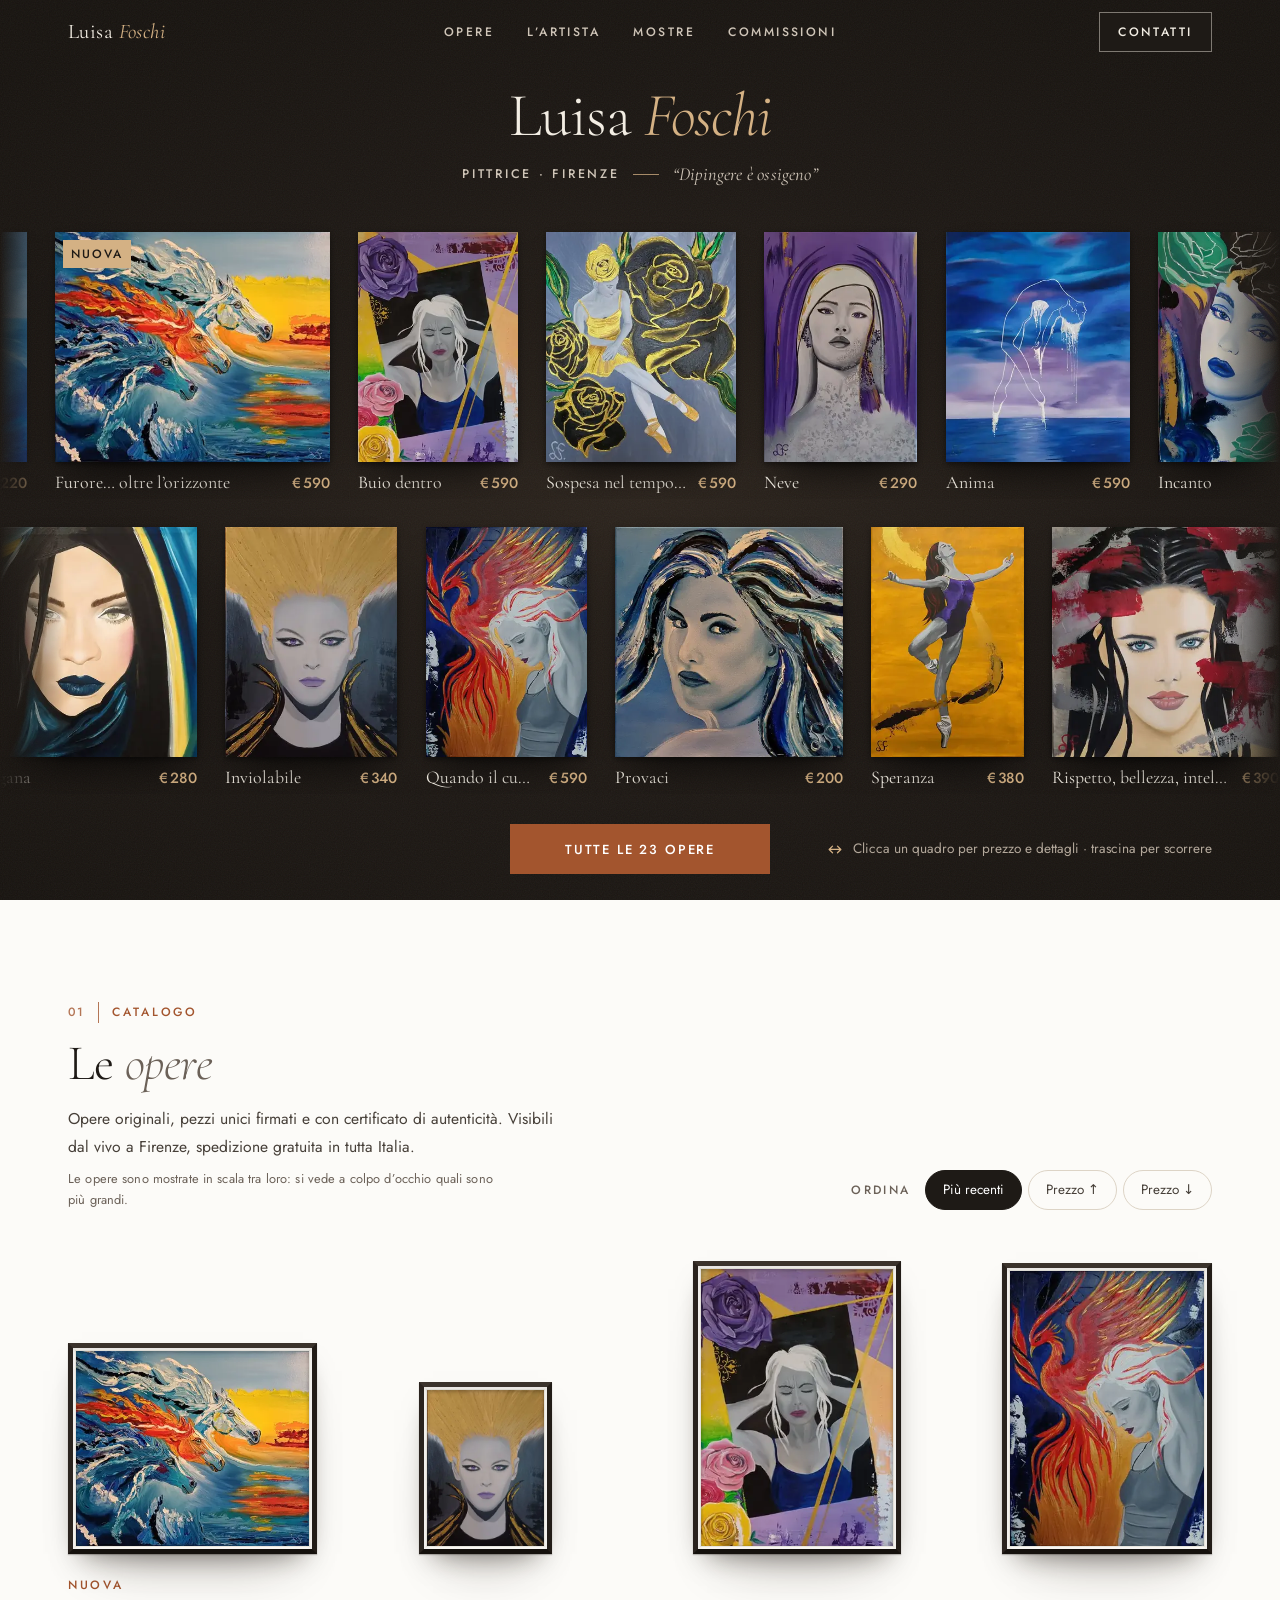
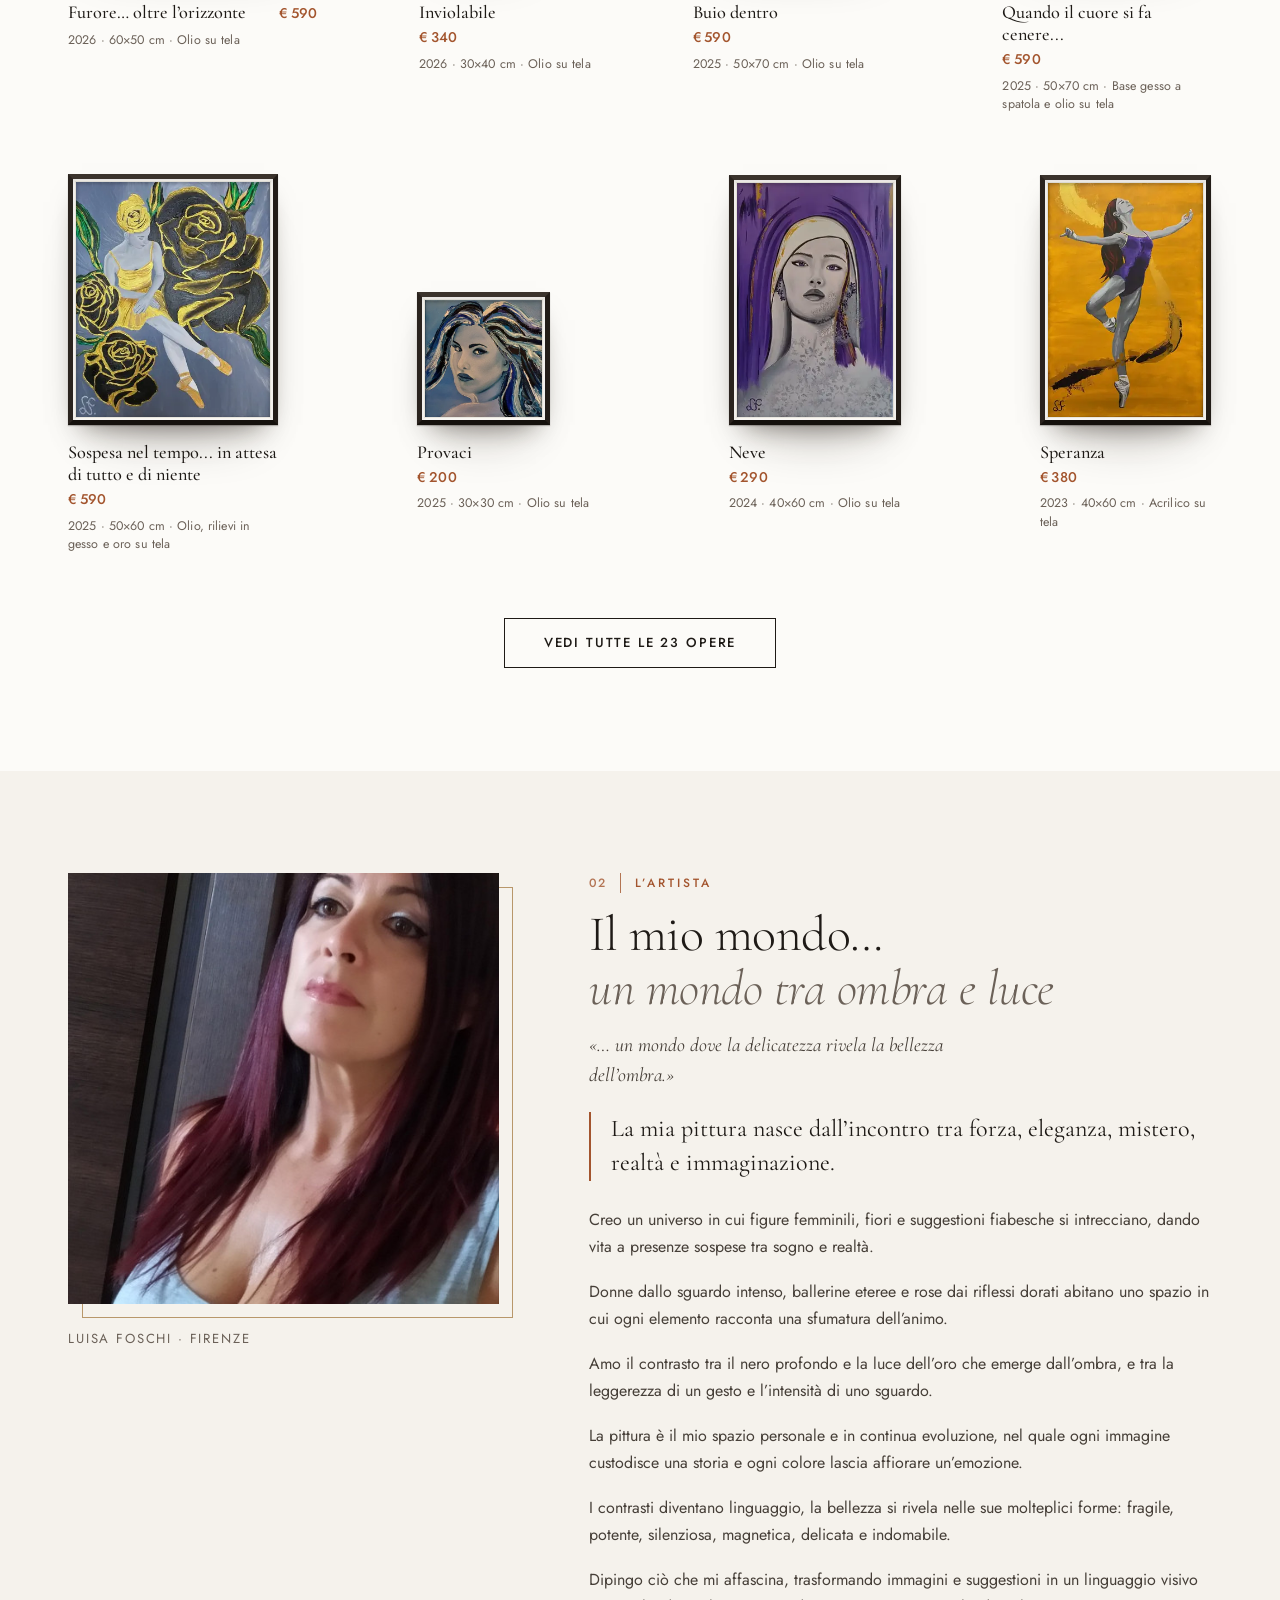
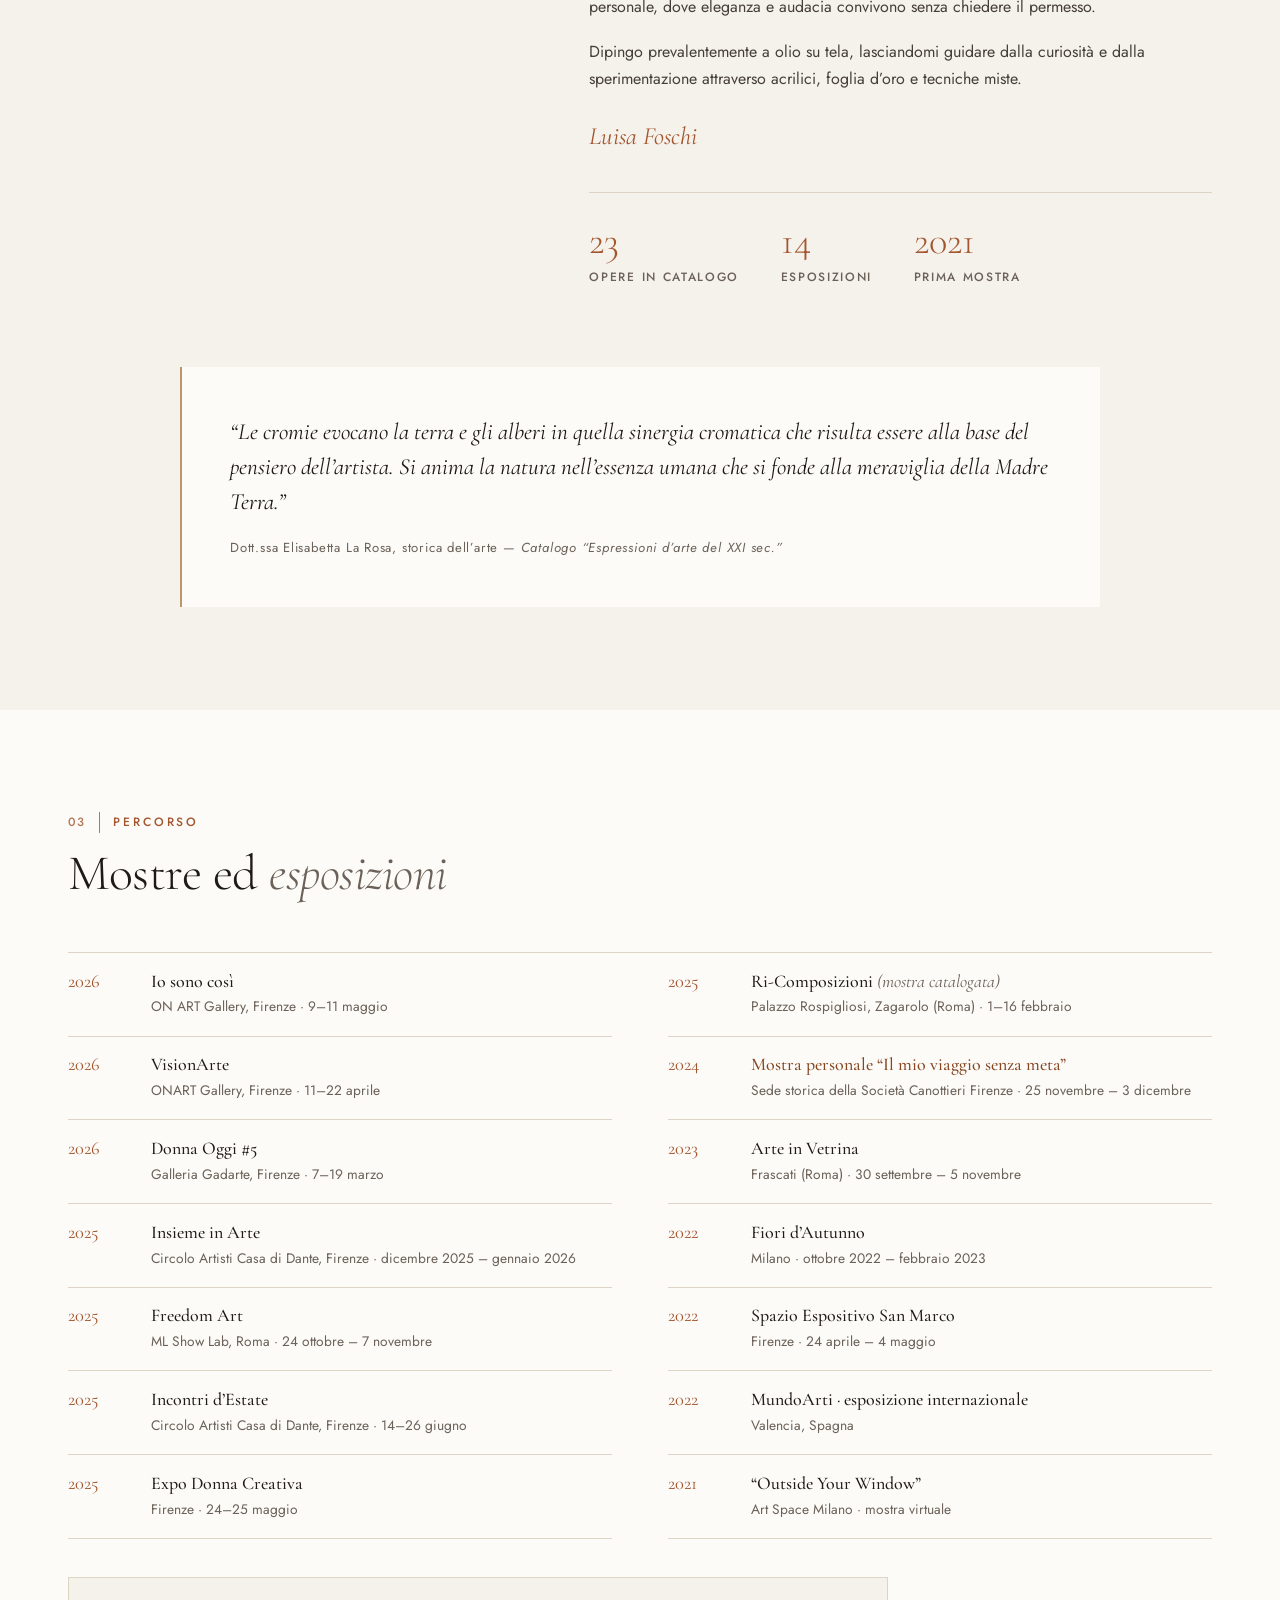
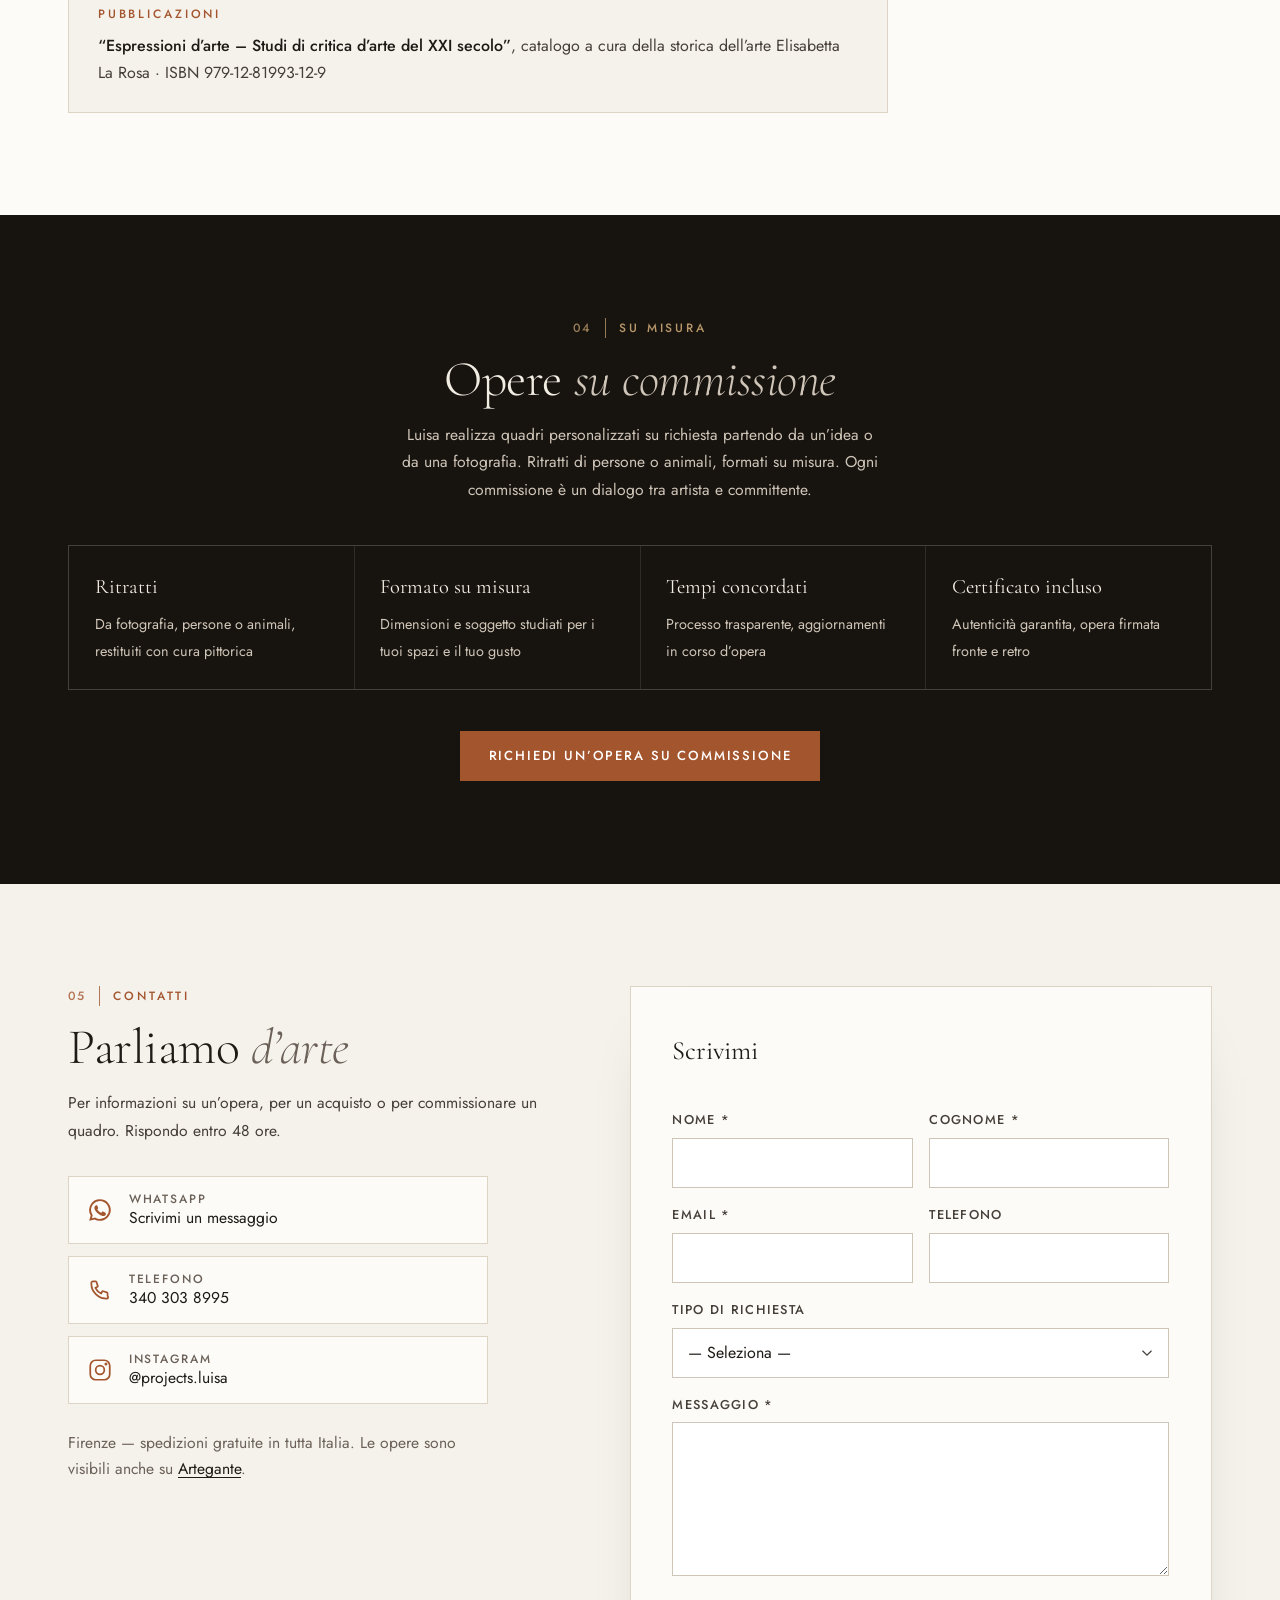
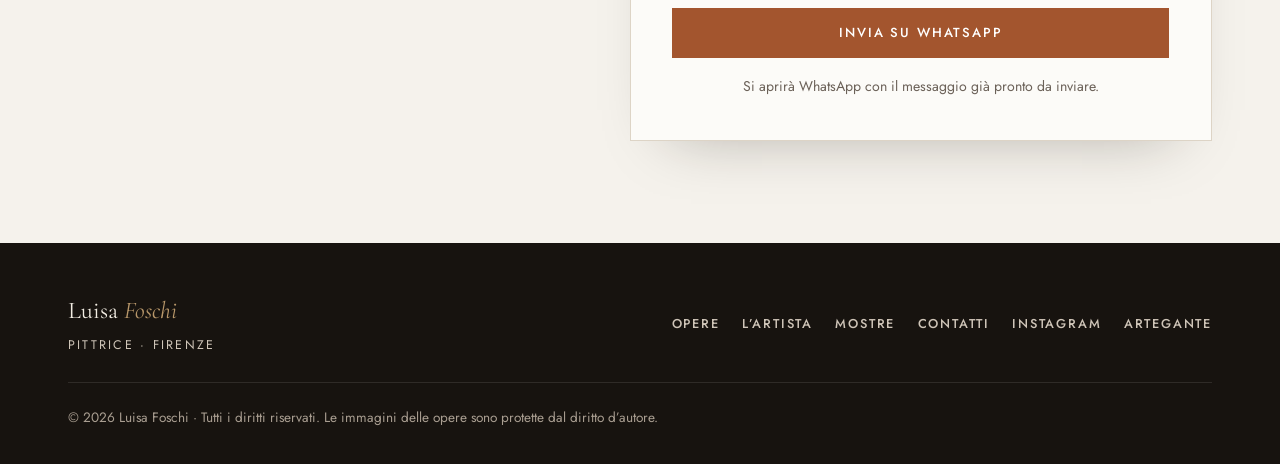
==== index.html @ 4c418114 "Nuova biografia, galleria allineata e cornici sottili in scala" ====
<!DOCTYPE html>
<html lang="it">
<head>
<meta charset="UTF-8">
<meta name="viewport" content="width=device-width, initial-scale=1.0, viewport-fit=cover">
<meta name="theme-color" content="#17130F">
<title>Luisa Foschi — Pittrice a Firenze · Opere originali a olio</title>
<meta name="description" content="Luisa Foschi, pittrice fiorentina. Opere originali a olio su tela, pezzi unici firmati con certificato di autenticità: figure femminili, ballerine e rose dorate, un mondo tra ombra e luce. Opere in vendita e su commissione, spedizione gratuita in Italia.">
<link rel="canonical" href="https://luisafoschi.it/">
<meta property="og:type" content="website">
<meta property="og:locale" content="it_IT">
<meta property="og:url" content="https://luisafoschi.it/">
<meta property="og:title" content="Luisa Foschi — Pittrice · Firenze">
<meta property="og:description" content="Opere originali a olio su tela: figure femminili, fiori e suggestioni fiabesche, un mondo tra ombra e luce. Pezzi unici in vendita e su commissione.">
<meta property="og:image" content="https://luisafoschi.it/assets/img/og-luisa-foschi.jpg">
<meta property="og:image:width" content="1200">
<meta property="og:image:height" content="630">
<meta name="twitter:card" content="summary_large_image">
<link rel="icon" href="assets/img/favicon.svg" type="image/svg+xml">
<link rel="preconnect" href="https://fonts.googleapis.com">
<link rel="preconnect" href="https://fonts.gstatic.com" crossorigin>
<link rel="preload" as="style" href="https://fonts.googleapis.com/css2?family=Cormorant+Garamond:ital,wght@0,300;0,400;0,500;1,300;1,400&family=Jost:wght@400;500&display=swap" onload="this.onload=null;this.rel='stylesheet'">
<noscript><link rel="stylesheet" href="https://fonts.googleapis.com/css2?family=Cormorant+Garamond:ital,wght@0,300;0,400;0,500;1,300;1,400&family=Jost:wght@400;500&display=swap"></noscript>
<link rel="stylesheet" href="assets/css/style.css?v=20261023160703">
<script>document.documentElement.classList.add('js')</script>
<script src="assets/js/opere.js?v=20261023160703" defer></script>
<script src="assets/js/main.js?v=20261023160703" defer></script>
<script type="application/ld+json">
{
  "@context": "https://schema.org",
  "@type": "Person",
  "name": "Luisa Foschi",
  "jobTitle": "Pittrice",
  "description": "Pittrice fiorentina: figure femminili, fiori e suggestioni fiabesche tra ombra e luce, a olio su tela con acrilici, foglia d’oro e tecniche miste.",
  "url": "https://luisafoschi.it/",
  "image": "https://luisafoschi.it/assets/img/luisa-foschi.jpg",
  "address": { "@type": "PostalAddress", "addressLocality": "Firenze", "addressCountry": "IT" },
  "telephone": "+39 340 303 8995",
  "sameAs": ["https://www.instagram.com/projects.luisa", "https://www.artegante.it/luisa.foschi"]
}
</script>
</head>
<body>

<a class="skip" href="#opere">Vai alle opere</a>

<!-- NAV -->
<header class="nav" id="nav">
  <div class="nav-in">
    <a href="#top" class="nav-logo" aria-label="Luisa Foschi — torna all'inizio">Luisa <em>Foschi</em></a>
    <nav aria-label="Menu principale">
      <ul class="nav-links" id="navLinks">
        <li><a href="#opere">Opere</a></li>
        <li><a href="#artista">L&rsquo;artista</a></li>
        <li><a href="#mostre">Mostre</a></li>
        <li><a href="#commissioni">Commissioni</a></li>
        <li class="nav-mob"><a href="#contatti" class="nav-cta">Contatti</a></li>
        <li class="nav-quick">
          <a href="https://wa.me/393403038995" target="_blank" rel="noopener noreferrer">WhatsApp</a>
          <a href="tel:+393403038995">Chiama</a>
        </li>
      </ul>
    </nav>
    <div class="nav-right">
      <a href="#contatti" class="nav-cta-desk">Contatti</a>
      <button class="ham" id="ham" type="button" aria-label="Apri il menu" aria-expanded="false" aria-controls="navLinks">
        <span></span><span></span><span></span>
      </button>
    </div>
  </div>
</header>

<main id="top">

<!-- HERO: parete di opere a tutta larghezza (la riempie main.js con i dati di opere.js) -->
<section class="hero" id="hero" aria-labelledby="heroTitle">
  <div class="hero-head">
    <h1 class="hero-title" id="heroTitle">Luisa <em>Foschi</em></h1>
    <p class="hero-sub"><span>Pittrice &middot; Firenze</span><span class="hero-sep" aria-hidden="true"></span><em>&ldquo;Dipingere &egrave; ossigeno&rdquo;</em></p>
  </div>

  <div class="hero-wall" id="heroWall">
    <div class="row" id="row1" role="group" aria-label="Opere disponibili, prima fila"></div>
    <div class="row" id="row2" role="group" aria-label="Opere disponibili, seconda fila"></div>
    <noscript><p class="hero-hint"><a href="#opere">Vai alle opere</a></p></noscript>
  </div>

  <div class="hero-foot">
    <a href="#opere" class="btn btn-solid"><span>Tutte le <span id="heroCount">23</span> opere</span></a>
    <p class="hero-hint">
      <svg viewBox="0 0 24 24" aria-hidden="true"><path d="M5 12h14M15 8l4 4-4 4M9 8l-4 4 4 4" fill="none" stroke="currentColor" stroke-width="1.5" stroke-linecap="round" stroke-linejoin="round"/></svg>
      <span class="hint-touch">Tocca un quadro per prezzo e dettagli</span>
      <span class="hint-mouse">Clicca un quadro per prezzo e dettagli &middot; trascina per scorrere</span>
    </p>
  </div>
</section>

<!-- OPERE -->
<section class="sec sec-paper" id="opere" aria-labelledby="opereTitle">
  <div class="wrap">
    <div class="sec-head sec-head-row reveal">
      <div>
        <p class="eyebrow"><span class="eb-n">01</span>Catalogo</p>
        <h2 class="h2" id="opereTitle">Le <em>opere</em></h2>
        <p class="sec-lead">Opere originali, pezzi unici firmati e con certificato di autenticit&agrave;. Visibili dal vivo a Firenze, spedizione gratuita in tutta Italia.</p>
        <p class="works-scale">Le opere sono mostrate in scala tra loro: si vede a colpo d&rsquo;occhio quali sono pi&ugrave; grandi.</p>
      </div>
      <div class="sort" role="group" aria-label="Ordina le opere">
        <span class="sort-lbl" aria-hidden="true">Ordina</span>
        <button type="button" class="sort-btn" data-sort="recenti" aria-pressed="true">Pi&ugrave; recenti</button>
        <button type="button" class="sort-btn" data-sort="prezzo-asc" aria-pressed="false">Prezzo &uarr;</button>
        <button type="button" class="sort-btn" data-sort="prezzo-desc" aria-pressed="false">Prezzo &darr;</button>
      </div>
    </div>

    <div class="works" id="works"></div>
    <noscript><p class="sec-lead">Per vedere le opere attiva JavaScript, oppure visita la galleria su <a href="https://www.artegante.it/luisa.foschi">Artegante</a>.</p></noscript>

    <div class="works-foot">
      <button class="btn btn-line" id="showAll" type="button" hidden>Vedi tutte le opere</button>
    </div>
  </div>
</section>

<!-- L'ARTISTA -->
<section class="sec" id="artista" aria-labelledby="artistaTitle">
  <div class="wrap about">
    <figure class="about-photo reveal">
      <div class="about-frame"><img src="assets/img/luisa-foschi.jpg" alt="Ritratto di Luisa Foschi, pittrice fiorentina" width="500" height="500" loading="lazy"></div>
      <figcaption>Luisa Foschi &middot; Firenze</figcaption>
    </figure>

    <div class="about-copy reveal">
      <p class="eyebrow"><span class="eb-n">02</span>L&rsquo;artista</p>
      <!-- PANNELLO:BIOTITOLO -->
      <h2 class="h2" id="artistaTitle">Il mio mondo…<br><em>un mondo tra ombra e luce</em></h2>
      <p class="about-quote">«… un mondo dove la delicatezza rivela la bellezza dell’ombra.»</p>
      <!-- /PANNELLO:BIOTITOLO -->
      <!-- PANNELLO:BIO -->
      <p class="about-lead">La mia pittura nasce dall’incontro tra forza, eleganza, mistero, realtà e immaginazione.</p>
      <div class="about-text">
        <p>Creo un universo in cui figure femminili, fiori e suggestioni fiabesche si intrecciano, dando vita a presenze sospese tra sogno e realtà.</p>
        <p>Donne dallo sguardo intenso, ballerine eteree e rose dai riflessi dorati abitano uno spazio in cui ogni elemento racconta una sfumatura dell’animo.</p>
        <p>Amo il contrasto tra il nero profondo e la luce dell’oro che emerge dall’ombra, e tra la leggerezza di un gesto e l’intensità di uno sguardo.</p>
        <p>La pittura è il mio spazio personale e in continua evoluzione, nel quale ogni immagine custodisce una storia e ogni colore lascia affiorare un’emozione.</p>
        <p>I contrasti diventano linguaggio, la bellezza si rivela nelle sue molteplici forme: fragile, potente, silenziosa, magnetica, delicata e indomabile.</p>
        <p>Dipingo ciò che mi affascina, trasformando immagini e suggestioni in un linguaggio visivo personale, dove eleganza e audacia convivono senza chiedere il permesso.</p>
        <p>Dipingo prevalentemente a olio su tela, lasciandomi guidare dalla curiosità e dalla sperimentazione attraverso acrilici, foglia d’oro e tecniche miste.</p>
      </div>
      <!-- /PANNELLO:BIO -->
      <p class="about-sign" aria-hidden="true">Luisa Foschi</p>

      <dl class="stats">
        <div><dt>Opere in catalogo</dt><dd id="statOpere">23</dd></div>
        <div><dt>Esposizioni</dt><dd id="statMostre">14</dd></div>
        <div><dt>Prima mostra</dt><dd>2021</dd></div>
      </dl>
    </div>
  </div>

  <div class="wrap">
    <blockquote class="critica reveal">
      <!-- PANNELLO:CRITICA -->
      <p>&ldquo;Le cromie evocano la terra e gli alberi in quella sinergia cromatica che risulta essere alla base del pensiero dell’artista. Si anima la natura nell’essenza umana che si fonde alla meraviglia della Madre Terra.&rdquo;</p>
      <footer>Dott.ssa Elisabetta La Rosa, storica dell’arte &mdash; <cite>Catalogo “Espressioni d’arte del XXI sec.”</cite></footer>
      <!-- /PANNELLO:CRITICA -->
    </blockquote>
  </div>
</section>

<!-- MOSTRE -->
<section class="sec sec-paper" id="mostre" aria-labelledby="mostreTitle">
  <div class="wrap">
    <div class="sec-head reveal">
      <p class="eyebrow"><span class="eb-n">03</span>Percorso</p>
      <h2 class="h2" id="mostreTitle">Mostre ed <em>esposizioni</em></h2>
    </div>

    <ol class="expo reveal" id="expoList">
      <!-- PANNELLO:MOSTRE -->
      <li class="expo-item"><span class="expo-year">2026</span><div><strong>Io sono così</strong><span>ON ART Gallery, Firenze · 9–11 maggio</span></div></li>
      <li class="expo-item"><span class="expo-year">2026</span><div><strong>VisionArte</strong><span>ONART Gallery, Firenze · 11–22 aprile</span></div></li>
      <li class="expo-item"><span class="expo-year">2026</span><div><strong>Donna Oggi #5</strong><span>Galleria Gadarte, Firenze · 7–19 marzo</span></div></li>
      <li class="expo-item"><span class="expo-year">2025</span><div><strong>Insieme in Arte</strong><span>Circolo Artisti Casa di Dante, Firenze · dicembre 2025 – gennaio 2026</span></div></li>
      <li class="expo-item"><span class="expo-year">2025</span><div><strong>Freedom Art</strong><span>ML Show Lab, Roma · 24 ottobre – 7 novembre</span></div></li>
      <li class="expo-item"><span class="expo-year">2025</span><div><strong>Incontri d’Estate</strong><span>Circolo Artisti Casa di Dante, Firenze · 14–26 giugno</span></div></li>
      <li class="expo-item"><span class="expo-year">2025</span><div><strong>Expo Donna Creativa</strong><span>Firenze · 24–25 maggio</span></div></li>
      <li class="expo-item"><span class="expo-year">2025</span><div><strong>Ri-Composizioni <em>(mostra catalogata)</em></strong><span>Palazzo Rospigliosi, Zagarolo (Roma) · 1–16 febbraio</span></div></li>
      <li class="expo-item expo-key"><span class="expo-year">2024</span><div><strong>Mostra personale “Il mio viaggio senza meta”</strong><span>Sede storica della Società Canottieri Firenze · 25 novembre – 3 dicembre</span></div></li>
      <li class="expo-item"><span class="expo-year">2023</span><div><strong>Arte in Vetrina</strong><span>Frascati (Roma) · 30 settembre – 5 novembre</span></div></li>
      <li class="expo-item"><span class="expo-year">2022</span><div><strong>Fiori d’Autunno</strong><span>Milano · ottobre 2022 – febbraio 2023</span></div></li>
      <li class="expo-item"><span class="expo-year">2022</span><div><strong>Spazio Espositivo San Marco</strong><span>Firenze · 24 aprile – 4 maggio</span></div></li>
      <li class="expo-item"><span class="expo-year">2022</span><div><strong>MundoArti · esposizione internazionale</strong><span>Valencia, Spagna</span></div></li>
      <li class="expo-item"><span class="expo-year">2021</span><div><strong>“Outside Your Window”</strong><span>Art Space Milano · mostra virtuale</span></div></li>
      <!-- /PANNELLO:MOSTRE -->
    </ol>

    <div class="pub reveal">
      <p class="eyebrow">Pubblicazioni</p>
      <!-- PANNELLO:PUBBLICAZIONI -->
      <p><strong>“Espressioni d’arte – Studi di critica d’arte del XXI secolo”</strong>, catalogo a cura della storica dell’arte Elisabetta La Rosa · ISBN 979-12-81993-12-9</p>
      <!-- /PANNELLO:PUBBLICAZIONI -->
    </div>
  </div>
</section>

<!-- COMMISSIONI -->
<section class="sec sec-dark" id="commissioni" aria-labelledby="commTitle">
  <div class="wrap comm reveal">
    <p class="eyebrow"><span class="eb-n">04</span>Su misura</p>
    <h2 class="h2" id="commTitle">Opere <em>su commissione</em></h2>
    <p class="sec-lead">Luisa realizza quadri personalizzati su richiesta partendo da un&rsquo;idea o da una fotografia. Ritratti di persone o animali, formati su misura. Ogni commissione &egrave; un dialogo tra artista e committente.</p>
    <ul class="comm-grid">
      <li><strong>Ritratti</strong><span>Da fotografia, persone o animali, restituiti con cura pittorica</span></li>
      <li><strong>Formato su misura</strong><span>Dimensioni e soggetto studiati per i tuoi spazi e il tuo gusto</span></li>
      <li><strong>Tempi concordati</strong><span>Processo trasparente, aggiornamenti in corso d&rsquo;opera</span></li>
      <li><strong>Certificato incluso</strong><span>Autenticit&agrave; garantita, opera firmata fronte e retro</span></li>
    </ul>
    <a href="#contatti" class="btn btn-solid" id="commBtn">Richiedi un&rsquo;opera su commissione</a>
  </div>
</section>

<!-- CONTATTI -->
<section class="sec" id="contatti" aria-labelledby="contTitle">
  <div class="wrap contact">
    <div class="contact-info reveal">
      <p class="eyebrow"><span class="eb-n">05</span>Contatti</p>
      <h2 class="h2" id="contTitle">Parliamo <em>d&rsquo;arte</em></h2>
      <p class="sec-lead">Per informazioni su un&rsquo;opera, per un acquisto o per commissionare un quadro. Rispondo entro 48 ore.</p>

      <ul class="channels">
        <li>
          <a class="channel" href="https://wa.me/393403038995" target="_blank" rel="noopener noreferrer">
            <svg viewBox="0 0 24 24" aria-hidden="true"><path d="M12 2a10 10 0 0 0-8.6 15.1L2 22l5-1.3A10 10 0 1 0 12 2Zm0 18.2a8.2 8.2 0 0 1-4.2-1.1l-.3-.2-3 .8.8-2.9-.2-.3A8.2 8.2 0 1 1 12 20.2Zm4.5-6.1c-.2-.1-1.5-.7-1.7-.8-.2-.1-.4-.1-.6.1l-.8 1c-.1.2-.3.2-.5.1a6.7 6.7 0 0 1-3.3-2.9c-.3-.4.2-.4.7-1.3.1-.2 0-.3 0-.4l-.8-1.8c-.2-.5-.4-.4-.6-.4h-.5a1 1 0 0 0-.7.3 3 3 0 0 0-.9 2.2 5.2 5.2 0 0 0 1.1 2.7 11.8 11.8 0 0 0 4.5 4c1.7.7 2.3.8 3.2.6.5-.1 1.5-.6 1.7-1.2.2-.6.2-1.1.2-1.2-.1-.1-.3-.2-.5-.3Z"/></svg>
            <span><small>WhatsApp</small>Scrivimi un messaggio</span>
          </a>
        </li>
        <li>
          <a class="channel" href="tel:+393403038995">
            <svg viewBox="0 0 24 24" aria-hidden="true" fill="none" stroke="currentColor" stroke-width="1.6"><path stroke-linecap="round" stroke-linejoin="round" d="M4 5.5A1.5 1.5 0 0 1 5.5 4h2.3a1 1 0 0 1 .95.68l1.1 3.3a1 1 0 0 1-.5 1.2l-1.6.8a11 11 0 0 0 5.27 5.27l.8-1.6a1 1 0 0 1 1.2-.5l3.3 1.1a1 1 0 0 1 .68.95v2.3A1.5 1.5 0 0 1 18.5 20h-.5C10.27 20 4 13.73 4 6v-.5Z"/></svg>
            <span><small>Telefono</small>340 303 8995</span>
          </a>
        </li>
        <li>
          <a class="channel" href="https://www.instagram.com/projects.luisa" target="_blank" rel="noopener noreferrer">
            <svg viewBox="0 0 24 24" aria-hidden="true" fill="none" stroke="currentColor" stroke-width="1.6"><rect x="3" y="3" width="18" height="18" rx="5"/><circle cx="12" cy="12" r="4"/><circle cx="17.5" cy="6.5" r=".6" fill="currentColor"/></svg>
            <span><small>Instagram</small>@projects.luisa</span>
          </a>
        </li>
      </ul>
      <p class="contact-place">Firenze &mdash; spedizioni gratuite in tutta Italia. Le opere sono visibili anche su <a href="https://www.artegante.it/luisa.foschi" target="_blank" rel="noopener noreferrer">Artegante</a>.</p>
    </div>

    <div class="form-card reveal">
      <form class="form" id="contactForm" novalidate>
        <h3 class="form-title">Scrivimi</h3>
        <div class="form-row">
          <div class="fg"><label for="f-nome">Nome *</label><input id="f-nome" name="nome" type="text" required autocomplete="given-name"><p class="fg-err" id="e-nome">Inserisci il tuo nome</p></div>
          <div class="fg"><label for="f-cog">Cognome *</label><input id="f-cog" name="cognome" type="text" required autocomplete="family-name"><p class="fg-err" id="e-cog">Inserisci il tuo cognome</p></div>
        </div>
        <div class="form-row">
          <div class="fg"><label for="f-email">Email *</label><input id="f-email" name="email" type="email" required autocomplete="email" inputmode="email"><p class="fg-err" id="e-email">Inserisci un&rsquo;email valida</p></div>
          <div class="fg"><label for="f-tel">Telefono</label><input id="f-tel" name="telefono" type="tel" autocomplete="tel" inputmode="tel"></div>
        </div>
        <div class="fg">
          <label for="f-obj">Tipo di richiesta</label>
          <select id="f-obj" name="richiesta">
            <option value="">&mdash; Seleziona &mdash;</option>
            <option value="acquisto">Acquisto di un&rsquo;opera</option>
            <option value="commissione">Quadro su commissione</option>
            <option value="ritratto">Ritratto da fotografia</option>
            <option value="info">Informazioni generali</option>
            <option value="spazio">Offro uno spazio espositivo</option>
          </select>
        </div>
        <div class="fg" id="f-opera-wrap" hidden>
          <label for="f-opera">Opera di interesse</label>
          <input id="f-opera" name="opera" type="text" list="opereList" placeholder="Titolo dell&rsquo;opera">
          <datalist id="opereList"></datalist>
        </div>
        <div class="fg"><label for="f-msg">Messaggio *</label><textarea id="f-msg" name="messaggio" rows="5" required></textarea><p class="fg-err" id="e-msg">Scrivi il tuo messaggio</p></div>
        <button type="submit" class="btn btn-solid btn-block form-submit">Invia il messaggio</button>
        <p class="form-note" id="formNote">I tuoi dati servono solo a rispondere alla tua richiesta.</p>
      </form>
      <p class="form-err" id="formErr" role="alert" hidden></p>
      <div class="form-ok" id="formOk" role="status" hidden>
        <p class="form-ok-title">Grazie per il tuo messaggio.</p>
        <p>Ti rispondo entro 48 ore.</p>
      </div>
    </div>
  </div>
</section>

</main>

<!-- FOOTER -->
<footer class="footer">
  <div class="wrap footer-in">
    <div>
      <p class="footer-logo">Luisa <em>Foschi</em></p>
      <p class="footer-sub">Pittrice &middot; Firenze</p>
    </div>
    <nav class="footer-links" aria-label="Link utili">
      <a href="#opere">Opere</a>
      <a href="#artista">L&rsquo;artista</a>
      <a href="#mostre">Mostre</a>
      <a href="#contatti">Contatti</a>
      <a href="https://www.instagram.com/projects.luisa" target="_blank" rel="noopener noreferrer">Instagram</a>
      <a href="https://www.artegante.it/luisa.foschi" target="_blank" rel="noopener noreferrer">Artegante</a>
    </nav>
    <p class="footer-copy">&copy; <span id="year">2026</span> Luisa Foschi &middot; Tutti i diritti riservati. Le immagini delle opere sono protette dal diritto d&rsquo;autore.</p>
  </div>
</footer>

<!-- SCHEDA OPERA -->
<dialog class="detail" id="detail" aria-labelledby="dTitle">
  <div class="d-wrap" id="dWrap">
    <div class="d-stage" id="dStage">
      <button class="d-nav d-prev" id="dPrev" type="button" aria-label="Opera precedente">
        <svg viewBox="0 0 24 24" aria-hidden="true"><path d="M15 5l-7 7 7 7" fill="none" stroke="currentColor" stroke-width="1.6" stroke-linecap="round" stroke-linejoin="round"/></svg>
      </button>
      <button class="d-figure" id="dZoomBtn" type="button" aria-label="Ingrandisci l'immagine">
        <img id="dImg" src="data:," alt="">
        <span class="d-zoom-hint" aria-hidden="true">
          <svg viewBox="0 0 24 24"><circle cx="11" cy="11" r="6.5" fill="none" stroke="currentColor" stroke-width="1.6"/><path d="M16 16l4 4M11 8.5v5M8.5 11h5" stroke="currentColor" stroke-width="1.6" stroke-linecap="round"/></svg>
          Ingrandisci
        </span>
      </button>
      <button class="d-nav d-next" id="dNext" type="button" aria-label="Opera successiva">
        <svg viewBox="0 0 24 24" aria-hidden="true"><path d="M9 5l7 7-7 7" fill="none" stroke="currentColor" stroke-width="1.6" stroke-linecap="round" stroke-linejoin="round"/></svg>
      </button>
      <p class="d-count" id="dCount" aria-live="polite"></p>
    </div>

    <div class="d-info">
      <p class="eyebrow" id="dTech"></p>
      <h2 class="d-title" id="dTitle" tabindex="-1"></h2>
      <dl class="d-facts">
        <div><dt>Realizzata</dt><dd id="dYear"></dd></div>
        <div><dt>Dimensioni</dt><dd id="dSize"></dd></div>
        <div><dt>Tiratura</dt><dd>Pezzo unico</dd></div>
      </dl>
      <div class="d-desc" id="dDesc"></div>

      <div class="d-buy" id="dBuy">
        <p class="d-price-lbl">Prezzo</p>
        <p class="d-price" id="dPrice"></p>
        <ul class="d-trust">
          <li>Opera originale firmata</li>
          <li>Certificato di autenticit&agrave;</li>
          <li>Spedizione gratuita in Italia</li>
          <li>Visibile dal vivo a Firenze</li>
        </ul>
        <div class="d-ctas">
          <button class="btn btn-solid btn-block" id="dReq" type="button">Richiedi informazioni</button>
          <a class="btn btn-wa btn-block" id="dWa" href="https://wa.me/393403038995" target="_blank" rel="noopener noreferrer">
            <svg viewBox="0 0 24 24" aria-hidden="true"><path d="M12 2a10 10 0 0 0-8.6 15.1L2 22l5-1.3A10 10 0 1 0 12 2Zm0 18.2a8.2 8.2 0 0 1-4.2-1.1l-.3-.2-3 .8.8-2.9-.2-.3A8.2 8.2 0 1 1 12 20.2Zm4.5-6.1c-.2-.1-1.5-.7-1.7-.8-.2-.1-.4-.1-.6.1l-.8 1c-.1.2-.3.2-.5.1a6.7 6.7 0 0 1-3.3-2.9c-.3-.4.2-.4.7-1.3.1-.2 0-.3 0-.4l-.8-1.8c-.2-.5-.4-.4-.6-.4h-.5a1 1 0 0 0-.7.3 3 3 0 0 0-.9 2.2 5.2 5.2 0 0 0 1.1 2.7 11.8 11.8 0 0 0 4.5 4c1.7.7 2.3.8 3.2.6.5-.1 1.5-.6 1.7-1.2.2-.6.2-1.1.2-1.2-.1-.1-.3-.2-.5-.3Z" fill="currentColor"/></svg>
            Scrivi su WhatsApp
          </a>
        </div>
        <p class="d-alt"><a href="tel:+393403038995">Oppure chiama 340&nbsp;303&nbsp;8995</a><span aria-hidden="true"> &middot; </span><button type="button" class="link-btn" id="dShare">Condividi l&rsquo;opera</button></p>
      </div>
    </div>

    <!-- barra fissa su smartphone: prezzo sempre visibile -->
    <div class="d-bar" id="dBar">
      <div><span class="d-bar-lbl">Prezzo</span><span class="d-bar-price" id="dBarPrice"></span></div>
      <button class="btn btn-solid" id="dBarReq" type="button">Richiedi info</button>
    </div>
  </div>

  <button class="d-close" id="dClose" type="button" aria-label="Chiudi la scheda dell'opera">
    <svg viewBox="0 0 24 24" aria-hidden="true"><path d="M6 6l12 12M18 6L6 18" stroke="currentColor" stroke-width="1.6" stroke-linecap="round"/></svg>
  </button>

  <div class="zoom" id="zoom" hidden>
    <img id="zoomImg" src="data:," alt="">
    <button class="zoom-close" id="zoomClose" type="button" aria-label="Chiudi l'ingrandimento">
      <svg viewBox="0 0 24 24" aria-hidden="true"><path d="M6 6l12 12M18 6L6 18" stroke="currentColor" stroke-width="1.6" stroke-linecap="round"/></svg>
    </button>
  </div>
</dialog>

<p class="toast" id="toast" role="status" aria-live="polite" hidden></p>

<!-- barra di navigazione rapida su smartphone -->
<nav class="mnav" id="mnav" aria-label="Navigazione rapida">
  <a href="#opere"><svg viewBox="0 0 24 24" aria-hidden="true"><rect x="3.5" y="3.5" width="7" height="9" rx="1"/><rect x="13.5" y="3.5" width="7" height="6" rx="1"/><rect x="3.5" y="15.5" width="7" height="5" rx="1"/><rect x="13.5" y="12.5" width="7" height="8" rx="1"/></svg><span>Opere</span></a>
  <a href="#artista"><svg viewBox="0 0 24 24" aria-hidden="true"><circle cx="12" cy="8" r="3.8"/><path d="M4.5 20.5c1.2-4 4.1-6 7.5-6s6.3 2 7.5 6"/></svg><span>L&rsquo;artista</span></a>
  <a href="#mostre"><svg viewBox="0 0 24 24" aria-hidden="true"><rect x="3.5" y="5" width="17" height="15.5" rx="1.5"/><path d="M3.5 9.5h17M8 3v4M16 3v4"/></svg><span>Mostre</span></a>
  <a href="#contatti"><svg viewBox="0 0 24 24" aria-hidden="true"><path d="M4 5.5h16v10H9l-5 4v-14Z"/></svg><span>Contatti</span></a>
</nav>

<button class="btt" id="btt" type="button" aria-label="Torna in cima">
  <svg viewBox="0 0 24 24" aria-hidden="true"><path d="M12 19V5M6 11l6-6 6 6" fill="none" stroke="currentColor" stroke-width="1.6" stroke-linecap="round" stroke-linejoin="round"/></svg>
</button>

</body>
</html>
---- assets/css/style.css ----
/* =====================================================================
   LUISA FOSCHI — STILE DEL SITO
   ===================================================================== */

/* ─── TOKENS ─── */
:root{
  --wall:#F5F2EC;        /* fondo principale caldo */
  --paper:#FCFBF8;       /* superfici chiare */
  --plaster:#EAE3D8;     /* parete delle opere */
  --line:#DDD4C6;        /* bordi */
  --ink:#1E1A16;         /* titoli */
  --ink-2:#463F38;       /* testo */
  --muted:#6B6158;       /* testo secondario (contrasto AA) */
  --terra:#A3552E;       /* accento, prezzi */
  --terra-d:#86441F;
  --gold:#B8976A;        /* dettagli decorativi */
  --gold-l:#D4B184;      /* oro chiaro su fondo scuro */
  --night:#17130F;       /* sezioni scure */
  --night-2:#231D18;
  --on-night:#F2EDE3;
  --on-night-2:#CFC5B8;
  --wa:#17703D;

  --serif:'Cormorant Garamond',Georgia,'Times New Roman',serif;
  --sans:'Jost',system-ui,-apple-system,'Segoe UI',sans-serif;

  --pad:clamp(1rem,4.5vw,3rem);
  --max:1240px;
  --sec:clamp(4rem,8vw,6.5rem);
  --nav-h:64px;
  --vh:100vh;
  --ease:cubic-bezier(.2,.7,.2,1);
  --shadow-art:0 1px 2px rgba(30,22,14,.14),0 10px 22px -10px rgba(30,22,14,.38),0 26px 50px -24px rgba(30,22,14,.3);
}

@supports (height:100svh){:root{--vh:100svh}}

/* ─── RESET ─── */
*,*::before,*::after{box-sizing:border-box;margin:0;padding:0}
html{scroll-behavior:smooth;scroll-padding-top:calc(var(--nav-h) + 8px);-webkit-text-size-adjust:100%;text-size-adjust:100%}
html.is-locked{overflow:hidden}
body{font-family:var(--sans);font-weight:400;font-size:1rem;line-height:1.7;background:var(--wall);color:var(--ink-2);overflow-x:hidden;-webkit-font-smoothing:antialiased}
img{display:block;max-width:100%;height:auto}
a{color:inherit;text-decoration:none}
button{font:inherit;color:inherit;cursor:pointer;border:0;background:none}
ul,ol{list-style:none}
em{font-style:italic}
[hidden]{display:none!important}
:focus-visible{outline:2px solid var(--terra);outline-offset:3px}
::selection{background:rgba(163,85,46,.18)}

.skip{position:absolute;left:1rem;top:-100px;z-index:999;background:var(--ink);color:#fff;padding:.7rem 1.1rem;font-size:.9rem}
.skip:focus{top:1rem}

/* ─── HELPERS ─── */
.wrap{width:100%;max-width:var(--max);margin-inline:auto;padding-inline:var(--pad)}
.eyebrow{display:flex;align-items:center;font-size:.75rem;font-weight:500;letter-spacing:.24em;text-transform:uppercase;color:var(--terra);margin-bottom:.9rem}
.eb-n{display:inline-block;margin-right:.85rem;padding-right:.85rem;border-right:1px solid currentColor;letter-spacing:.08em;opacity:.8}
.h2{font-family:var(--serif);font-weight:300;font-size:clamp(2.1rem,3.9vw,3.2rem);line-height:1.08;letter-spacing:-.01em;color:var(--ink)}
.h2 em{color:var(--muted);font-weight:300}
.sec{padding-block:var(--sec)}
.sec-paper{background:var(--paper)}
.sec-head{max-width:600px;margin-bottom:clamp(2rem,4.5vw,3.2rem)}
.sec-lead{margin-top:.9rem;font-size:.98rem;line-height:1.75;color:var(--ink-2);max-width:54ch}
.sec-lead a{text-decoration:underline;text-underline-offset:3px}
.works-scale{margin-top:.55rem;font-size:.8rem;line-height:1.6;letter-spacing:.01em;color:var(--muted);max-width:54ch}

/* ─── BUTTONS ─── */
.btn{display:inline-flex;align-items:center;justify-content:center;gap:.6rem;min-height:50px;padding:.85rem 1.7rem;font-family:var(--sans);font-size:.82rem;font-weight:500;letter-spacing:.14em;text-transform:uppercase;line-height:1.2;text-align:center;border:1px solid transparent;transition:background .25s,color .25s,border-color .25s,transform .25s}
.btn svg{width:20px;height:20px;flex-shrink:0}
.btn-solid{background:var(--terra);color:#fff;border-color:var(--terra)}
.btn-solid:hover{background:var(--terra-d);border-color:var(--terra-d)}
.btn-ghost{background:transparent;color:var(--ink);border-color:rgba(30,26,22,.35)}
.btn-ghost:hover{border-color:var(--ink);background:var(--ink);color:#fff}
.btn-line{background:transparent;color:var(--ink);border-color:var(--ink);padding-inline:2.4rem}
.btn-line:hover{background:var(--ink);color:#fff}
.btn-wa{background:#fff;color:var(--wa);border-color:rgba(23,112,61,.5)}
.btn-wa:hover{background:var(--wa);color:#fff;border-color:var(--wa)}
.btn-block{width:100%}
.link-btn{font-size:inherit;color:inherit;text-decoration:underline;text-underline-offset:3px;padding:.3rem 0}

/* ─── NAV: nome a sinistra · voci al centro della pagina · Contatti a destra ─── */
.nav{position:fixed;top:0;left:0;right:0;z-index:100;height:var(--nav-h);transition:background .35s,box-shadow .35s}
.nav.scrolled{background:rgba(252,251,248,.95);backdrop-filter:blur(14px);-webkit-backdrop-filter:blur(14px);box-shadow:0 1px 0 var(--line)}
.nav-in{height:100%;max-width:var(--max);margin-inline:auto;padding-inline:var(--pad);display:grid;grid-template-columns:1fr auto 1fr;align-items:center;gap:1.5rem}
.nav-logo{justify-self:start;display:inline-block;padding-block:.2rem;font-family:var(--serif);font-size:1.3rem;font-weight:400;letter-spacing:.02em;line-height:1.2;color:var(--ink);position:relative;z-index:120;white-space:nowrap;transition:opacity .35s,color .35s}
.nav-logo em{color:var(--terra)}
.nav-links{display:flex;align-items:center;gap:clamp(1.6rem,2.6vw,2.6rem)}
.nav-links a{display:inline-flex;align-items:center;min-height:44px;font-size:.76rem;font-weight:500;letter-spacing:.2em;text-transform:uppercase;color:var(--ink-2);position:relative;transition:color .25s}
.nav-links a::after{content:'';position:absolute;left:0;right:.2em;bottom:.7rem;height:1px;background:var(--terra);transform:scaleX(0);transform-origin:left;transition:transform .3s var(--ease)}
.nav-links a:hover,.nav-links a.is-active{color:var(--terra)}
.nav-links a:hover::after,.nav-links a.is-active::after{transform:scaleX(1)}
.nav-mob,.nav-quick{display:none}
.nav-right{justify-self:end;display:flex;align-items:center;gap:.6rem}
.nav-cta-desk{display:inline-flex;align-items:center;min-height:40px;padding:0 1.15rem;font-size:.76rem;font-weight:500;letter-spacing:.2em;text-transform:uppercase;color:var(--ink);border:1px solid rgba(30,26,22,.55);transition:background .25s,color .25s,border-color .25s}
.nav-cta-desk:hover,.nav-cta-desk.is-active{background:var(--ink);border-color:var(--ink);color:#fff}

.ham{display:none;width:44px;height:44px;align-items:center;justify-content:center;flex-direction:column;gap:6px;position:relative;z-index:120;-webkit-tap-highlight-color:transparent}
.ham span{display:block;width:24px;height:1.5px;background:var(--ink);transition:transform .3s var(--ease),opacity .2s}
.ham[aria-expanded="true"] span:nth-child(1){transform:translateY(7.5px) rotate(45deg)}
.ham[aria-expanded="true"] span:nth-child(2){opacity:0}
.ham[aria-expanded="true"] span:nth-child(3){transform:translateY(-7.5px) rotate(-45deg)}

/* sopra la parete scura: testi chiari */
.nav:not(.scrolled):not(.menu-open) .nav-logo{color:var(--on-night)}
.nav:not(.scrolled):not(.menu-open) .nav-logo em{color:var(--gold-l)}
.nav:not(.scrolled):not(.menu-open) .ham span{background:var(--on-night)}
@media (min-width:900px){
  .nav:not(.scrolled) .nav-links a{color:var(--on-night-2)}
  .nav:not(.scrolled) .nav-links a:hover{color:var(--gold-l)}
  .nav:not(.scrolled) .nav-links a::after{background:var(--gold-l)}
  .nav:not(.scrolled) .nav-cta-desk{color:var(--on-night);border-color:rgba(242,237,227,.45)}
  .nav:not(.scrolled) .nav-cta-desk:hover{background:var(--on-night);color:var(--ink);border-color:var(--on-night)}
}

@media (max-width:899px){
  .ham{display:flex}
  .nav-cta-desk{display:none}
  .nav-links{position:fixed;inset:0;z-index:110;flex-direction:column;justify-content:center;gap:.3rem;background:var(--paper);padding:calc(var(--nav-h) + 1rem) var(--pad) 2rem;opacity:0;visibility:hidden;transition:opacity .3s,visibility 0s .3s}
  .nav-links.is-open{opacity:1;visibility:visible;transition:opacity .3s}
  .nav-links a{justify-content:center;min-height:56px;font-family:var(--serif);font-size:1.85rem;font-weight:300;letter-spacing:.01em;text-transform:none;color:var(--ink)}
  .nav-links a::after{display:none}
  .nav-mob{display:block}
  .nav-links .nav-cta,.nav-links .nav-cta.is-active,.nav-links .nav-cta:hover{margin-top:1rem;min-height:50px;border:1px solid var(--terra);background:var(--terra);color:#fff;font-family:var(--sans);font-size:.8rem;font-weight:500;letter-spacing:.18em;text-transform:uppercase;padding:0 2.2rem}
}

/* ─── HERO: parete di opere a tutta larghezza ─── */
.hero{--art-h:clamp(140px,calc((var(--vh) - 28.5rem) / 2),300px);--tile-gap:clamp(1rem,2.2vw,2.2rem);
  position:relative;overflow:hidden;display:flex;flex-direction:column;min-height:var(--vh);color:var(--on-night-2);
  background:radial-gradient(ellipse 90% 75% at 50% 55%,#2B231C 0%,#1C1713 48%,var(--night) 82%);
  padding:calc(var(--nav-h) + .6rem) 0 1.1rem}
.hero::before{content:'';position:absolute;inset:0;pointer-events:none;opacity:.06;background-image:url("data:image/svg+xml,%3Csvg viewBox='0 0 200 200' xmlns='http://www.w3.org/2000/svg'%3E%3Cfilter id='n'%3E%3CfeTurbulence type='fractalNoise' baseFrequency='0.85' numOctaves='3' stitchTiles='stitch'/%3E%3C/filter%3E%3Crect width='100%25' height='100%25' filter='url(%23n)'/%3E%3C/svg%3E");background-size:200px}
.hero-head{position:relative;text-align:center;padding-inline:var(--pad)}
.hero-title{font-family:var(--serif);font-weight:300;font-size:clamp(2.6rem,11.5vw,4rem);line-height:1;letter-spacing:-.015em;color:var(--on-night)}
.hero-title em{color:var(--gold-l);font-weight:300}
.hero-sub{display:flex;flex-direction:column;align-items:center;justify-content:center;gap:.15rem;margin-top:.45rem;font-size:.78rem;font-weight:500;letter-spacing:.22em;text-transform:uppercase;color:var(--on-night-2)}
.hero-sub em{font-family:var(--serif);font-size:1.15rem;font-weight:400;letter-spacing:.01em;text-transform:none;color:var(--on-night-2)}
.hero-sep{display:none;width:26px;height:1px;background:var(--gold-l);opacity:.75}

.hero-wall{position:relative;flex:1 1 auto;min-height:0;display:flex;flex-direction:column;justify-content:center;gap:.6rem;margin-top:1rem}
.row{overflow-x:auto;overflow-y:hidden;scrollbar-width:none;overscroll-behavior-x:contain;-webkit-overflow-scrolling:touch;cursor:grab;user-select:none;-webkit-user-select:none;padding-block:.6rem .2rem;
  -webkit-mask-image:linear-gradient(90deg,transparent 0,#000 3%,#000 97%,transparent 100%);mask-image:linear-gradient(90deg,transparent 0,#000 3%,#000 97%,transparent 100%)}
.row::-webkit-scrollbar{display:none}
.row.is-drag{cursor:grabbing}
.row.is-drag .tile{pointer-events:none}
.row-track{display:flex;width:max-content}
.row-group{display:flex;gap:var(--tile-gap);padding-right:var(--tile-gap)}
.tile{display:flex;flex-direction:column;flex:0 0 auto;color:inherit;-webkit-tap-highlight-color:transparent;-webkit-user-drag:none}
.tile-art{position:relative;display:block;height:var(--art-h);aspect-ratio:var(--ar,.8);background:#2A231D}
.tile-art img{width:100%;height:100%;object-fit:cover;-webkit-user-drag:none;box-shadow:0 2px 6px rgba(0,0,0,.45),0 22px 40px -20px rgba(0,0,0,.85);transition:transform .55s var(--ease),box-shadow .55s var(--ease),opacity .6s ease}
.tile-art picture{display:block;width:100%;height:100%}
.tile-art::after{content:'Scopri l\2019opera';position:absolute;left:0;right:0;bottom:0;padding:1.6rem .8rem .7rem;font-size:.75rem;font-weight:500;letter-spacing:.16em;text-transform:uppercase;color:#fff;text-align:center;background:linear-gradient(transparent,rgba(15,12,10,.78));opacity:0;transition:opacity .35s,transform .55s var(--ease)}
.tile-badge{position:absolute;top:.5rem;left:.5rem;z-index:1;font-size:.75rem;font-weight:500;letter-spacing:.16em;text-transform:uppercase;background:var(--gold-l);color:var(--ink);padding:.25rem .5rem}
.tile-cap{display:flex;align-items:baseline;justify-content:space-between;gap:.7rem;width:0;min-width:100%;margin-top:.6rem}
.tile-title{min-width:0;overflow:hidden;white-space:nowrap;text-overflow:ellipsis;font-family:var(--serif);font-size:1.12rem;line-height:1.2;color:var(--on-night)}
.tile-price{flex-shrink:0;font-size:.92rem;font-weight:500;color:var(--gold-l);white-space:nowrap}
.tile:focus-visible{outline:none}
.tile:focus-visible .tile-art{outline:2px solid var(--gold-l);outline-offset:5px}
@media (hover:hover){
  .tile:hover .tile-art img{transform:translateY(-6px);box-shadow:0 4px 10px rgba(0,0,0,.5),0 34px 56px -22px rgba(0,0,0,.95)}
  .tile:hover .tile-art::after{opacity:1;transform:translateY(-6px)}
  .tile:hover .tile-title{color:#fff}
}

.hero-foot{position:relative;display:flex;flex-direction:column;align-items:center;gap:.55rem;padding:1rem var(--pad) 0}
.hero-foot .btn{width:min(100%,320px)}
.hero-hint{display:flex;align-items:center;justify-content:center;gap:.5rem;font-size:.85rem;color:#B3A89B;text-align:center}
.hero-hint svg{width:20px;height:20px;flex-shrink:0;color:var(--gold-l)}
.hero-hint a{color:var(--on-night);text-decoration:underline}
@media (hover:hover) and (pointer:fine){.hint-touch{display:none}}
@media (hover:none),(pointer:coarse){.hint-mouse{display:none}}
@media (max-width:899px){
  .tile-cap{flex-direction:column;align-items:flex-start;gap:.1rem;margin-top:.5rem}
  .tile-title{max-width:100%;font-size:1.02rem}
  .tile-price{font-size:.86rem}
}

.btn-ghost-light{background:transparent;color:var(--on-night);border-color:rgba(242,237,227,.45)}
.btn-ghost-light:hover{background:var(--on-night);color:var(--ink);border-color:var(--on-night)}

@media (min-width:900px){
  .hero{--art-h:clamp(190px,calc((var(--vh) - 27.5rem) / 2),400px);padding:calc(var(--nav-h) + 1.3rem) 0 1.6rem}
  .hero-title{font-size:clamp(3.2rem,4.8vw,4.8rem)}
  .hero-sub{flex-direction:row;gap:.3rem .85rem;margin-top:.8rem}
  .hero-sep{display:block}
  .hero-wall{gap:1.1rem;margin-top:1.4rem}
  .row{-webkit-mask-image:linear-gradient(90deg,transparent 0,#000 5%,#000 95%,transparent 100%);mask-image:linear-gradient(90deg,transparent 0,#000 5%,#000 95%,transparent 100%)}
  .hero-foot{padding-top:1.3rem}
  .hero-foot .btn{width:auto;min-width:260px}
}
@media (min-width:1200px){
  /* pulsante al centro, suggerimento in basso a destra allineato al bordo del sito */
  .hero-foot{flex-direction:row;justify-content:center}
  .hero-foot .hero-hint{position:absolute;top:calc(50% + .65rem);right:max(var(--pad),calc((100vw - var(--max)) / 2 + var(--pad)));transform:translateY(-50%)}
}

/* ─── OPERE: colonne sfalsate, ogni quadro incorniciato come in galleria ─── */
.sec-head-row{display:flex;flex-direction:column;gap:1.4rem;max-width:none}
.sec-head-row > div:first-child{max-width:600px}
.sort{display:flex;flex-wrap:wrap;align-items:center;gap:.4rem}
.sort-lbl{font-size:.75rem;font-weight:500;letter-spacing:.2em;text-transform:uppercase;color:var(--muted);margin-right:.5rem}
.sort-btn{min-height:40px;padding:.4rem 1.05rem;font-size:.84rem;color:var(--ink-2);border:1px solid var(--line);border-radius:999px;background:transparent;transition:all .2s}
.sort-btn:hover{border-color:var(--ink)}
.sort-btn[aria-pressed="true"]{background:var(--ink);border-color:var(--ink);color:#fff}
@media (min-width:900px){.sec-head-row{flex-direction:row;align-items:flex-end;justify-content:space-between}}
@media (max-width:559px){
  .sort-lbl{display:none}
  .sort{flex-wrap:nowrap;gap:.35rem}
  .sort-btn{flex:1 1 auto;min-height:44px;padding-inline:.6rem;white-space:nowrap}
}

/* parete in scala: le larghezze arrivano da main.js (stessi px per cm per tutti i quadri) */
.works{--g:clamp(1rem,2.8vw,3rem)}
.wall-row{display:grid;justify-content:start;column-gap:var(--g);grid-template-rows:auto auto}
.wall-row+.wall-row{margin-top:calc(var(--g) * 1.5)}
.work,.work-link{display:grid;grid-row:span 2;grid-template-rows:subgrid;min-width:0}
.work-link{-webkit-tap-highlight-color:transparent}
.work-hang{align-self:end;max-width:100%}
.work-label{align-self:start}

/* cornice sottile: listello scuro con luce dall'alto + filo di passe-partout avorio (spessori in cm da main.js) */
.work-frame{position:relative;display:block;padding:var(--mat,4px);background:#FBF8F2;
  border:var(--fw,5px) solid;border-color:#3B332C #221C17 #15110D #2A231E;
  box-shadow:inset 0 0 0 1px rgba(255,255,255,.55),0 1px 1px rgba(20,14,8,.25),0 14px 26px -14px rgba(30,22,14,.5),0 34px 56px -36px rgba(30,22,14,.45);
  transition:transform .5s var(--ease),box-shadow .5s var(--ease)}
.work-frame::before{content:'';position:absolute;inset:0;pointer-events:none;box-shadow:inset 0 2px 5px rgba(20,14,8,.12)}
.work-pic{position:relative;display:block;aspect-ratio:var(--ar,.8);overflow:hidden;background:#E9E3D9;box-shadow:0 0 0 1px rgba(20,14,8,.08)}
.work-pic::after{content:'';position:absolute;inset:0;pointer-events:none;box-shadow:inset 0 1px 4px rgba(10,8,6,.35)}
.work-pic picture{display:block;width:100%;height:100%}
.work-pic img{width:100%;height:100%;object-fit:cover;transition:opacity .6s ease}
/* finché la foto non arriva si vede il colore medio del quadro */
.js .tile-art img:not(.is-loaded),.js .work-pic img:not(.is-loaded){opacity:0}
.work-cta{position:absolute;left:50%;bottom:.8rem;z-index:1;transform:translate(-50%,8px);padding:.5rem 1rem;border-radius:999px;font-size:.75rem;font-weight:500;letter-spacing:.16em;text-transform:uppercase;white-space:nowrap;color:var(--ink);background:rgba(252,251,248,.95);opacity:0;transition:opacity .35s,transform .45s var(--ease)}

.work-label{display:block;padding-top:1rem;min-width:0}
.work-tag{display:inline-block;margin-bottom:.35rem;font-size:.75rem;font-weight:500;letter-spacing:.22em;text-transform:uppercase;color:var(--terra)}
.work-tag.sold{color:var(--muted)}
.work-tag.is-empty{visibility:hidden}
.work-row{display:flex;align-items:baseline;justify-content:space-between;gap:.9rem}
.work-title{font-family:var(--serif);font-weight:500;font-size:1.14rem;line-height:1.22;color:var(--ink);transition:color .25s}
.work-price{flex-shrink:0;font-size:.88rem;font-weight:500;letter-spacing:.02em;color:var(--terra);white-space:nowrap}
.work-meta{margin-top:.3rem;font-size:.78rem;line-height:1.5;letter-spacing:.01em;color:var(--muted)}
@media (hover:hover){
  .work-link:hover .work-frame{transform:translateY(-4px);box-shadow:inset 0 0 0 1px rgba(255,255,255,.55),0 2px 3px rgba(20,14,8,.25),0 22px 34px -16px rgba(30,22,14,.55),0 44px 70px -40px rgba(30,22,14,.5)}
  .work-link:hover .work-cta,.work-link:focus-visible .work-cta{opacity:1;transform:translate(-50%,0)}
  .work-link:hover .work-title{color:var(--terra)}
}
.work.is-new{animation:workIn .55s var(--ease) both}
.work.is-small .work-cta{display:none}
.work.is-narrow .work-row{flex-direction:column;gap:.15rem}
@keyframes workIn{from{opacity:0;transform:translateY(14px)}to{opacity:1;transform:none}}
.works-foot{text-align:center;margin-top:clamp(2.8rem,6vw,4rem)}
@media (max-width:639px){
  .work-row{flex-direction:column;gap:.15rem}
  .work-title{font-size:1rem}
  .work-price{font-size:.84rem}
  .work-meta{font-size:.76rem}
  .work-cta{display:none}
}

/* ─── L'ARTISTA ─── */
.about{display:grid;gap:2.6rem;align-items:start}
.about-photo{max-width:440px;margin-right:14px}
.about-frame{position:relative}
.about-frame::before{content:'';position:absolute;inset:0;transform:translate(14px,14px);border:1px solid var(--gold);pointer-events:none}
.about-frame img{position:relative;width:100%;aspect-ratio:1;object-fit:cover;background:var(--plaster)}
.about-photo figcaption{margin-top:1.5rem;font-size:.82rem;letter-spacing:.14em;text-transform:uppercase;color:var(--muted)}
.about-quote{margin-top:1rem;font-family:var(--serif);font-style:italic;font-size:clamp(1.08rem,1.6vw,1.22rem);line-height:1.5;color:var(--ink-2);max-width:46ch}
.about-lead{margin-top:1.4rem;font-family:var(--serif);font-size:clamp(1.25rem,2.2vw,1.5rem);line-height:1.42;color:var(--ink);padding-left:1.2rem;border-left:2px solid var(--terra)}
.about-text{margin-top:1.6rem;max-width:62ch}
.about-text p+p{margin-top:1.1rem}
.about-sign{margin-top:1.4rem;font-family:var(--serif);font-style:italic;font-size:1.55rem;color:var(--terra)}
.stats{display:grid;grid-template-columns:repeat(3,auto);justify-content:start;gap:1.2rem 2.6rem;margin-top:2.2rem;padding-top:1.8rem;border-top:1px solid var(--line)}
.stats div{display:flex;flex-direction:column}
.stats dd{order:-1}
.stats dd{font-family:var(--serif);font-size:clamp(1.9rem,4vw,2.4rem);font-weight:300;line-height:1;color:var(--terra)}
.stats dt{font-size:.75rem;font-weight:500;letter-spacing:.14em;text-transform:uppercase;color:var(--muted);margin-top:.4rem}
.critica{margin-top:clamp(3rem,7vw,5rem);padding:clamp(1.8rem,4vw,3rem);background:var(--paper);border-left:2px solid var(--gold);max-width:920px;margin-inline:auto}
.critica p{font-family:var(--serif);font-style:italic;font-size:clamp(1.15rem,2.1vw,1.45rem);line-height:1.5;color:var(--ink)}
.critica footer{margin-top:1.1rem;font-size:.82rem;letter-spacing:.06em;color:var(--muted)}
.critica cite{font-style:italic}
@media (min-width:900px){.about{grid-template-columns:minmax(0,5fr) minmax(0,7fr);gap:clamp(3rem,6vw,6rem)}.about-photo{position:sticky;top:calc(var(--nav-h) + 2rem)}}
@media (max-width:420px){.stats{gap:1rem 1.6rem}}

/* ─── MOSTRE ─── */
.expo{display:grid;grid-template-columns:1fr;border-top:1px solid var(--line)}
.expo-item{display:grid;grid-template-columns:4.2rem 1fr;gap:1rem;padding:1.05rem 0;border-bottom:1px solid var(--line)}
.expo-year{font-family:var(--serif);font-size:1.15rem;line-height:1.3;color:var(--terra)}
.expo-item strong{display:block;font-family:var(--serif);font-weight:500;font-size:1.12rem;line-height:1.3;color:var(--ink)}
.expo-item strong em{font-weight:400;color:var(--muted)}
.expo-item span:not(.expo-year){display:block;font-size:.86rem;color:var(--muted);margin-top:.15rem}
.expo-key strong{color:var(--terra-d)}
.pub{margin-top:2.4rem;padding:1.6rem 1.8rem;border:1px solid var(--line);background:var(--wall);max-width:820px}
.pub .eyebrow{margin-bottom:.5rem}
.pub p:not(.eyebrow){font-size:1rem}
.pub strong{font-weight:500;color:var(--ink)}
@media (min-width:900px){
  .expo{display:block;columns:2;column-gap:3.5rem}
  .expo-item{break-inside:avoid}
}

/* ─── COMMISSIONI ─── */
.sec-dark{background:var(--night);color:var(--on-night-2)}
.sec-dark .eyebrow{color:var(--gold)}
.sec-dark .h2{color:var(--on-night)}
.sec-dark .h2 em{color:var(--on-night-2)}
.sec-dark .sec-lead{color:var(--on-night-2)}
.comm{text-align:center;display:flex;flex-direction:column;align-items:center}
.comm .sec-lead{margin-inline:auto}
.comm-grid{display:grid;grid-template-columns:1fr;gap:1px;background:rgba(255,255,255,.1);border:1px solid rgba(255,255,255,.1);margin:2.6rem 0 2.6rem;width:100%;text-align:left}
.comm-grid li{background:var(--night);padding:1.5rem 1.6rem}
.comm-grid strong{display:block;font-family:var(--serif);font-weight:400;font-size:1.28rem;color:var(--on-night);margin-bottom:.35rem}
.comm-grid span{font-size:.9rem;line-height:1.6;color:var(--on-night-2)}
@media (min-width:640px){.comm-grid{grid-template-columns:1fr 1fr}}
@media (min-width:1100px){.comm-grid{grid-template-columns:repeat(4,1fr)}}

/* ─── CONTATTI ─── */
.contact{display:grid;gap:3rem;align-items:start}
.channels{display:grid;gap:.75rem;margin-top:2rem;max-width:420px}
.channel{display:flex;align-items:center;gap:1rem;min-height:68px;padding:.8rem 1.1rem;background:var(--paper);border:1px solid var(--line);transition:border-color .25s,transform .25s}
.channel:hover{border-color:var(--terra);transform:translateX(3px)}
.channel svg{width:26px;height:26px;flex-shrink:0;color:var(--terra);fill:currentColor}
.channel svg[fill="none"]{fill:none}
.channel span{display:flex;flex-direction:column;font-size:.98rem;color:var(--ink);line-height:1.3}
.channel small{font-size:.75rem;font-weight:500;letter-spacing:.16em;text-transform:uppercase;color:var(--muted)}
.contact-place{margin-top:1.6rem;font-size:.98rem;color:var(--muted);max-width:44ch}
.contact-place a{color:var(--ink);text-decoration:underline;text-underline-offset:3px}

.form-card{background:var(--paper);border:1px solid var(--line);padding:clamp(1.4rem,4vw,2.6rem);box-shadow:0 30px 60px -40px rgba(30,22,14,.35)}
.form-title{font-family:var(--serif);font-weight:400;font-size:1.65rem;color:var(--ink);margin-bottom:1.2rem}
.form{display:flex;flex-direction:column;gap:1.05rem}
.form-row{display:grid;grid-template-columns:1fr;gap:1.05rem}
.fg label{display:block;font-size:.8rem;font-weight:500;letter-spacing:.1em;text-transform:uppercase;color:var(--ink-2);margin-bottom:.4rem}
.fg input,.fg select,.fg textarea{width:100%;min-height:50px;padding:.75rem .9rem;font-family:var(--sans);font-size:1rem;color:var(--ink);background:#fff;border:1px solid #CFC5B6;border-radius:0;-webkit-appearance:none;appearance:none;transition:border-color .2s,box-shadow .2s}
.fg select{background-image:url("data:image/svg+xml,%3Csvg xmlns='http://www.w3.org/2000/svg' viewBox='0 0 24 24'%3E%3Cpath d='M6 9l6 6 6-6' fill='none' stroke='%23463F38' stroke-width='1.6'/%3E%3C/svg%3E");background-repeat:no-repeat;background-position:right .8rem center;background-size:18px;padding-right:2.6rem}
.fg textarea{resize:vertical;min-height:130px;line-height:1.6}
.fg input:focus,.fg select:focus,.fg textarea:focus{outline:none;border-color:var(--terra);box-shadow:0 0 0 3px rgba(163,85,46,.15)}
.fg-err{display:none;font-size:.85rem;color:#A3321E;margin-top:.35rem}
.fg.has-error input,.fg.has-error textarea{border-color:#A3321E}
.fg.has-error .fg-err{display:block}
.form-submit{margin-top:.4rem}
.form-note{font-size:.88rem;color:var(--muted);text-align:center}
.form-err{margin-top:1rem;padding:.9rem 1rem;background:#FBEDE8;color:#8A2A18;font-size:.95rem}
.form-ok{text-align:center;padding:2.5rem 1rem}
.form-ok-title{font-family:var(--serif);font-style:italic;font-size:1.8rem;color:var(--terra);margin-bottom:.4rem}
@media (min-width:560px){.form-row{grid-template-columns:1fr 1fr}}
@media (min-width:900px){.contact{grid-template-columns:minmax(0,5fr) minmax(0,6fr);gap:clamp(3rem,6vw,6rem)}}

/* ─── FOOTER ─── */
.footer{background:var(--night);color:var(--on-night-2);padding:3rem 0 calc(2.2rem + env(safe-area-inset-bottom))}
.footer-in{display:grid;gap:1.6rem}
.footer-logo{font-family:var(--serif);font-size:1.5rem;color:var(--on-night)}
.footer-logo em{color:var(--gold)}
.footer-sub{font-size:.78rem;letter-spacing:.18em;text-transform:uppercase;color:var(--on-night-2);margin-top:.2rem}
.footer-links{display:flex;flex-wrap:wrap;gap:.2rem 1.4rem}
.footer-links a{display:inline-flex;align-items:center;min-height:44px;font-size:.8rem;font-weight:500;letter-spacing:.14em;text-transform:uppercase;color:var(--on-night-2);transition:color .2s}
.footer-links a:hover{color:var(--gold)}
.footer-copy{font-size:.85rem;color:#A99E91;padding-top:1.4rem;border-top:1px solid rgba(255,255,255,.1)}
@media (min-width:900px){.footer-in{grid-template-columns:auto 1fr;align-items:center}.footer-links{justify-content:flex-end}.footer-copy{grid-column:1/-1}}

/* ─── SCHEDA OPERA ─── */
.detail{position:fixed;inset:0;width:100%;height:100%;max-width:100%;max-height:100%;margin:0;padding:0;border:0;background:var(--wall);color:var(--ink-2);overflow:hidden}
.detail::backdrop{background:rgba(23,19,15,.55)}
.detail[open]{animation:dIn .35s var(--ease)}
@keyframes dIn{from{opacity:0}to{opacity:1}}
.d-wrap{height:100%;overflow-y:auto;overscroll-behavior:contain;-webkit-overflow-scrolling:touch}
.d-stage{position:relative;height:58vh;height:58svh;min-height:300px;display:flex;align-items:center;justify-content:center;padding:3.6rem 3rem 2.4rem;background:radial-gradient(ellipse 70% 60% at 50% 45%,#F1EBE1,var(--plaster));touch-action:pan-y}
.d-figure{position:relative;width:100%;height:100%;display:flex;align-items:center;justify-content:center;cursor:zoom-in}
.d-figure img{max-width:100%;max-height:100%;width:auto;height:auto;box-shadow:var(--shadow-art);transition:opacity .3s}
.d-figure img.is-loading{opacity:.35}
.d-zoom-hint{position:absolute;right:0;bottom:-1.9rem;display:inline-flex;align-items:center;gap:.35rem;font-size:.78rem;letter-spacing:.08em;color:var(--muted)}
.d-zoom-hint svg{width:16px;height:16px}
.d-nav{position:absolute;top:50%;transform:translateY(-50%);width:44px;height:44px;display:flex;align-items:center;justify-content:center;border-radius:50%;background:rgba(251,249,245,.9);color:var(--ink);box-shadow:0 2px 10px rgba(30,22,14,.12);z-index:2;transition:background .2s,color .2s}
.d-nav svg{width:22px;height:22px}
.d-nav:hover{background:var(--ink);color:#fff}
.d-prev{left:.4rem}
.d-next{right:.4rem}
.d-count{position:absolute;left:1rem;bottom:.7rem;font-size:.82rem;letter-spacing:.1em;color:var(--muted)}
.d-close{position:fixed;top:.7rem;right:.7rem;z-index:5;width:48px;height:48px;display:flex;align-items:center;justify-content:center;border-radius:50%;background:var(--paper);color:var(--ink);box-shadow:0 2px 12px rgba(30,22,14,.18);transition:background .2s,color .2s}
.d-close svg{width:22px;height:22px}
.d-close:hover{background:var(--ink);color:#fff}

.d-info{padding:2rem var(--pad) 2.5rem;background:var(--paper)}
.d-title:focus{outline:none}
.d-title{font-family:var(--serif);font-weight:400;font-size:clamp(1.8rem,5vw,2.5rem);line-height:1.08;color:var(--ink)}
.d-facts{display:grid;grid-template-columns:repeat(3,auto);justify-content:start;gap:.8rem 2rem;margin-top:1.4rem;padding:1rem 0;border-block:1px solid var(--line)}
.d-facts dt{font-size:.75rem;font-weight:500;letter-spacing:.16em;text-transform:uppercase;color:var(--muted)}
.d-facts dd{font-size:1rem;color:var(--ink);margin-top:.1rem}
.d-desc{margin-top:1.4rem;font-size:1rem;line-height:1.8;color:var(--ink-2)}
.d-desc p+p{margin-top:1rem}
.d-buy{margin-top:2rem;padding:1.6rem;background:var(--wall);border:1px solid var(--line)}
.d-price-lbl{font-size:.75rem;font-weight:500;letter-spacing:.18em;text-transform:uppercase;color:var(--muted)}
.d-price{font-family:var(--serif);font-weight:500;font-size:2.25rem;line-height:1.1;color:var(--terra)}
.d-trust{display:grid;grid-template-columns:1fr 1fr;gap:.45rem 1rem;margin:1rem 0 1.4rem;font-size:.9rem;color:var(--ink-2)}
.d-trust li{display:flex;gap:.45rem;align-items:baseline;line-height:1.4}
.d-trust li::before{content:'';flex-shrink:0;width:6px;height:6px;transform:rotate(45deg) translateY(-1px);background:var(--gold)}
.d-ctas{display:grid;gap:.6rem}
.d-alt{margin-top:1rem;font-size:.92rem;color:var(--muted);text-align:center}
.d-alt a{text-decoration:underline;text-underline-offset:3px;color:var(--ink-2)}

.d-bar{position:sticky;bottom:0;z-index:3;display:flex;align-items:center;justify-content:space-between;gap:1rem;padding:.7rem var(--pad) calc(.7rem + env(safe-area-inset-bottom));background:rgba(251,249,245,.97);border-top:1px solid var(--line);backdrop-filter:blur(10px);-webkit-backdrop-filter:blur(10px);transform:translateY(0);transition:transform .3s var(--ease)}
.d-bar.is-hidden{transform:translateY(110%)}
.d-bar > div{display:flex;flex-direction:column;line-height:1.1}
.d-bar-lbl{font-size:.75rem;font-weight:500;letter-spacing:.16em;text-transform:uppercase;color:var(--muted)}
.d-bar-price{font-family:var(--serif);font-weight:500;font-size:1.7rem;color:var(--terra)}
.d-bar .btn{min-height:48px;padding-inline:1.3rem}

.zoom{position:fixed;inset:0;z-index:10;background:#0F0C0A;display:flex;align-items:center;justify-content:center;padding:max(1rem,env(safe-area-inset-top)) 1rem;cursor:zoom-out;animation:dIn .25s ease}
.zoom img{max-width:100%;max-height:100%;width:auto;height:auto;object-fit:contain}
.zoom-close{position:fixed;top:.7rem;right:.7rem;width:48px;height:48px;display:flex;align-items:center;justify-content:center;border-radius:50%;background:rgba(255,255,255,.12);color:#fff}
.zoom-close svg{width:22px;height:22px}

@media (min-width:900px){
  .d-wrap{display:grid;grid-template-columns:minmax(0,1.55fr) minmax(380px,1fr);overflow:hidden}
  .d-stage{height:100%;padding:4.5rem 5.5rem 3.5rem}
  .d-prev{left:1.2rem}
  .d-next{right:1.2rem}
  .d-count{left:1.6rem;bottom:1.2rem}
  .d-info{height:100%;overflow-y:auto;padding:5rem clamp(2rem,3.5vw,3.5rem) 3rem}
  .d-bar{display:none}
  .d-close{top:1.2rem;right:1.2rem}
}

/* ─── NAVIGAZIONE RAPIDA SMARTPHONE ─── */
.nav-quick{display:none}
.mnav{display:none}
@media (max-width:899px){
  .nav.scrolled{background:var(--paper);backdrop-filter:none;-webkit-backdrop-filter:none}
  .nav-quick{display:flex;gap:.6rem;margin-top:1.4rem}
  .nav-links .nav-quick a{min-height:48px;padding:0 1.3rem;font-family:var(--sans);font-size:.85rem;font-weight:500;letter-spacing:.12em;text-transform:uppercase;border:1px solid var(--line);color:var(--ink)}
  .mnav{position:fixed;left:0;right:0;bottom:0;z-index:95;display:grid;grid-template-columns:repeat(4,1fr);
    padding:0 max(.4rem,env(safe-area-inset-left)) env(safe-area-inset-bottom) max(.4rem,env(safe-area-inset-right));
    background:var(--paper);border-top:1px solid var(--line);box-shadow:0 -6px 20px -12px rgba(30,22,14,.25);
    transform:translateY(110%);transition:transform .35s var(--ease)}
  .mnav.on{transform:none}
  .mnav a{display:flex;flex-direction:column;align-items:center;justify-content:center;gap:.2rem;min-height:58px;font-size:.75rem;font-weight:500;letter-spacing:.04em;color:var(--ink-2);-webkit-tap-highlight-color:transparent}
  .mnav svg{width:22px;height:22px;fill:none;stroke:currentColor;stroke-width:1.5;stroke-linecap:round;stroke-linejoin:round}
  .mnav a.is-active{color:var(--terra)}
  .mnav a.is-active svg{stroke-width:1.9}
  .footer{padding-bottom:calc(2.2rem + 60px + env(safe-area-inset-bottom))}
}

/* ─── TOAST / BACK TO TOP ─── */
.toast{position:fixed;left:50%;bottom:1.5rem;transform:translateX(-50%);z-index:400;background:var(--ink);color:#fff;padding:.75rem 1.2rem;font-size:.95rem;box-shadow:0 8px 24px rgba(0,0,0,.25)}
.btt{position:fixed;right:1rem;bottom:calc(1rem + env(safe-area-inset-bottom));z-index:90;width:46px;height:46px;display:flex;align-items:center;justify-content:center;background:var(--ink);color:#fff;box-shadow:0 6px 18px rgba(0,0,0,.22);opacity:0;pointer-events:none;transform:translateY(6px);transition:opacity .3s,transform .3s,background .2s}
.btt svg{width:20px;height:20px}
.btt.on{opacity:1;pointer-events:auto;transform:none}
.btt:hover{background:var(--terra)}

/* ─── REVEAL ─── */
.js .reveal{opacity:0;transform:translateY(18px);transition:opacity .8s var(--ease),transform .8s var(--ease)}
.js .reveal.in{opacity:1;transform:none}

@media (prefers-reduced-motion:reduce){
  html{scroll-behavior:auto}
  *,*::before,*::after{animation-duration:.01ms!important;animation-iteration-count:1!important;transition-duration:.01ms!important}
  .js .reveal{opacity:1;transform:none}
}

/* ─── iOS safe area ─── */
@supports (padding:max(0px)){
  .nav-in{padding-left:max(var(--pad),env(safe-area-inset-left));padding-right:max(var(--pad),env(safe-area-inset-right))}
}

/* smartphone: pulsante "torna su" e avvisi sopra la barra di navigazione in basso */
@media (max-width:899px){
  .btt{bottom:calc(72px + env(safe-area-inset-bottom));right:.8rem;width:44px;height:44px}
  .toast{bottom:calc(76px + env(safe-area-inset-bottom))}
}
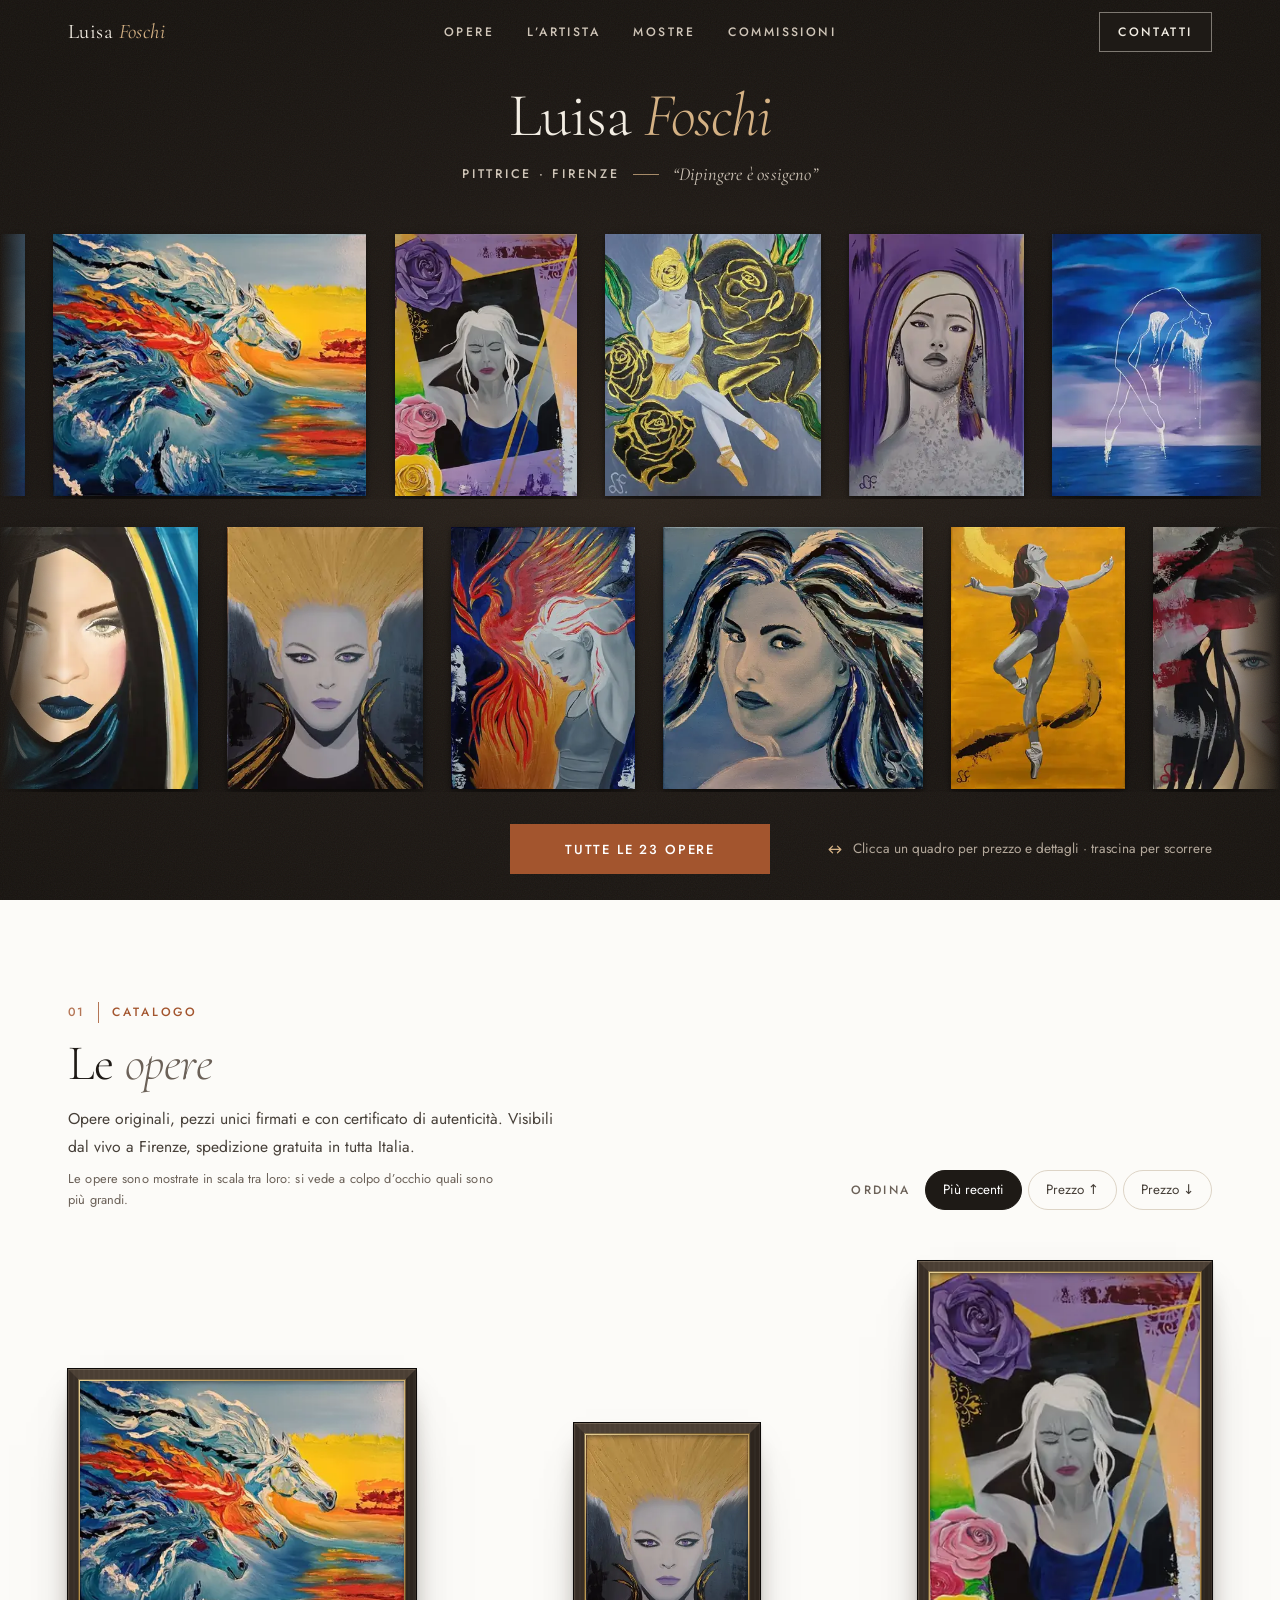
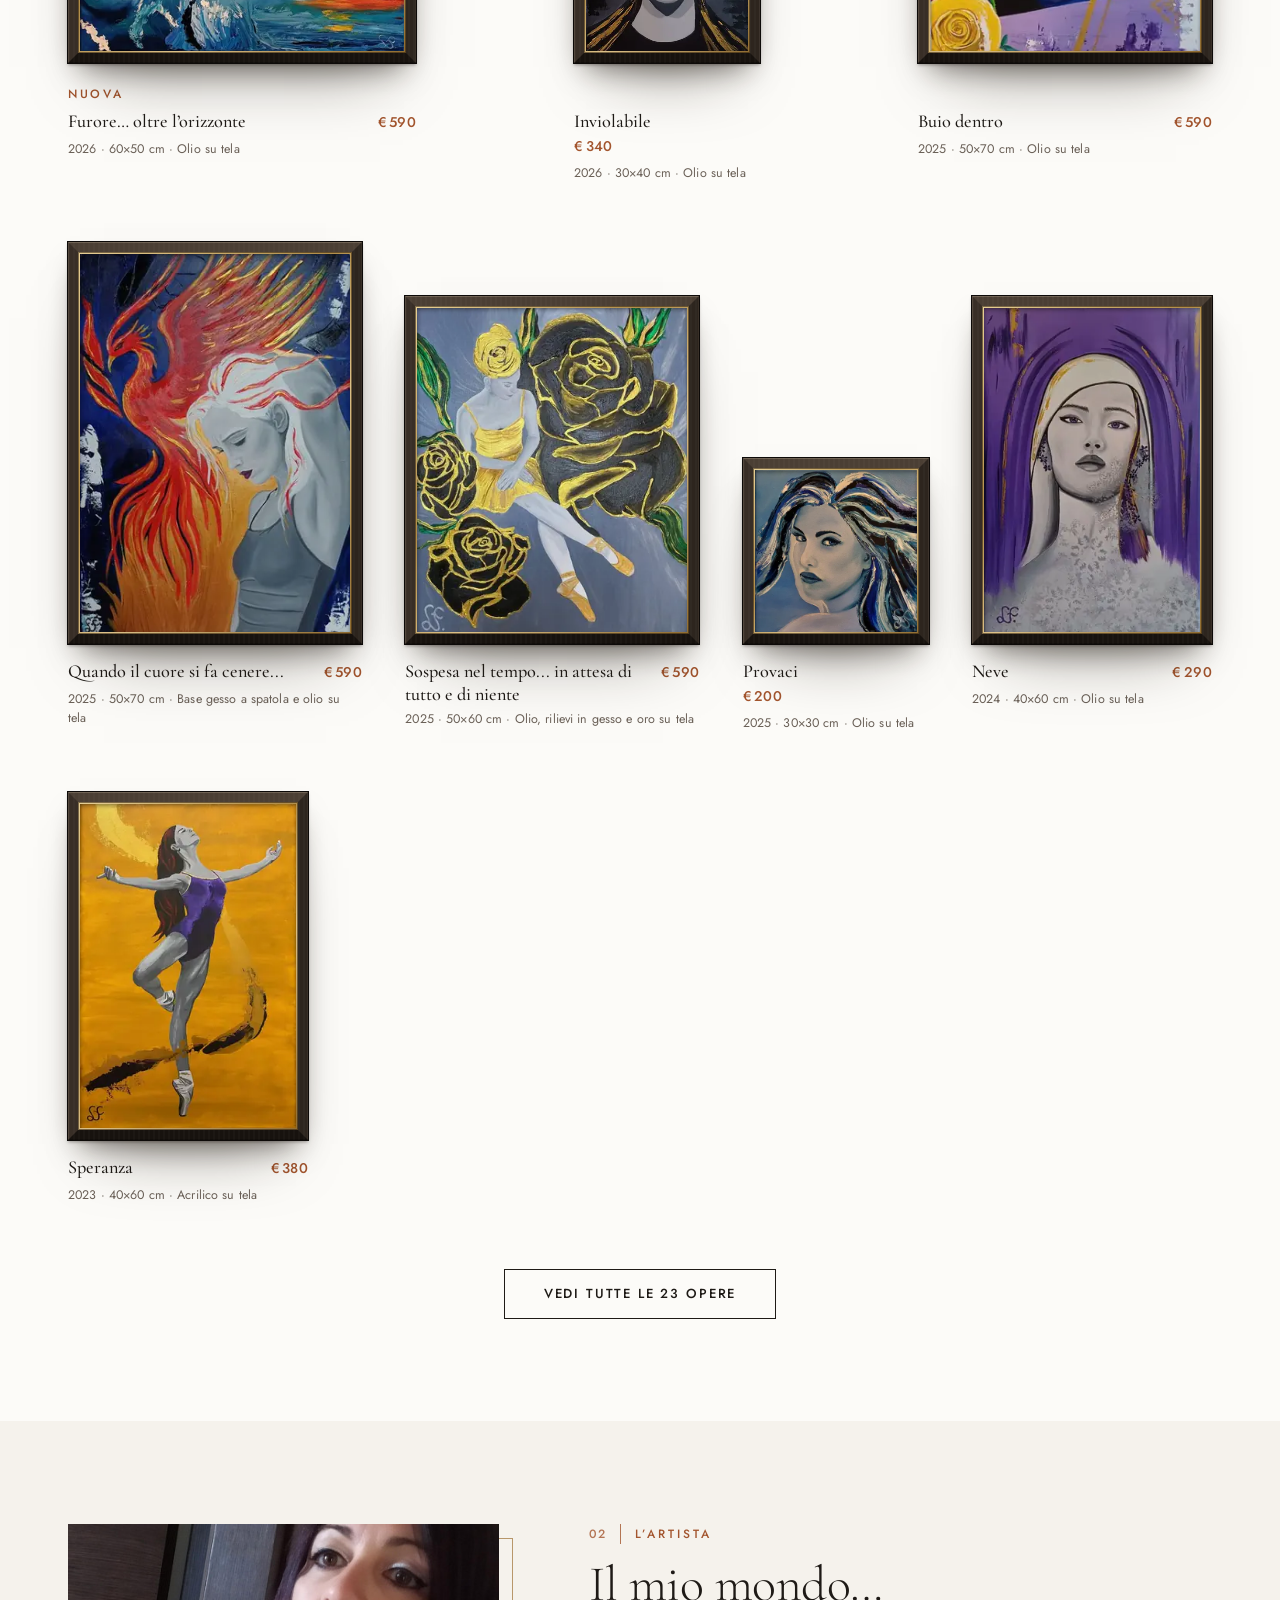
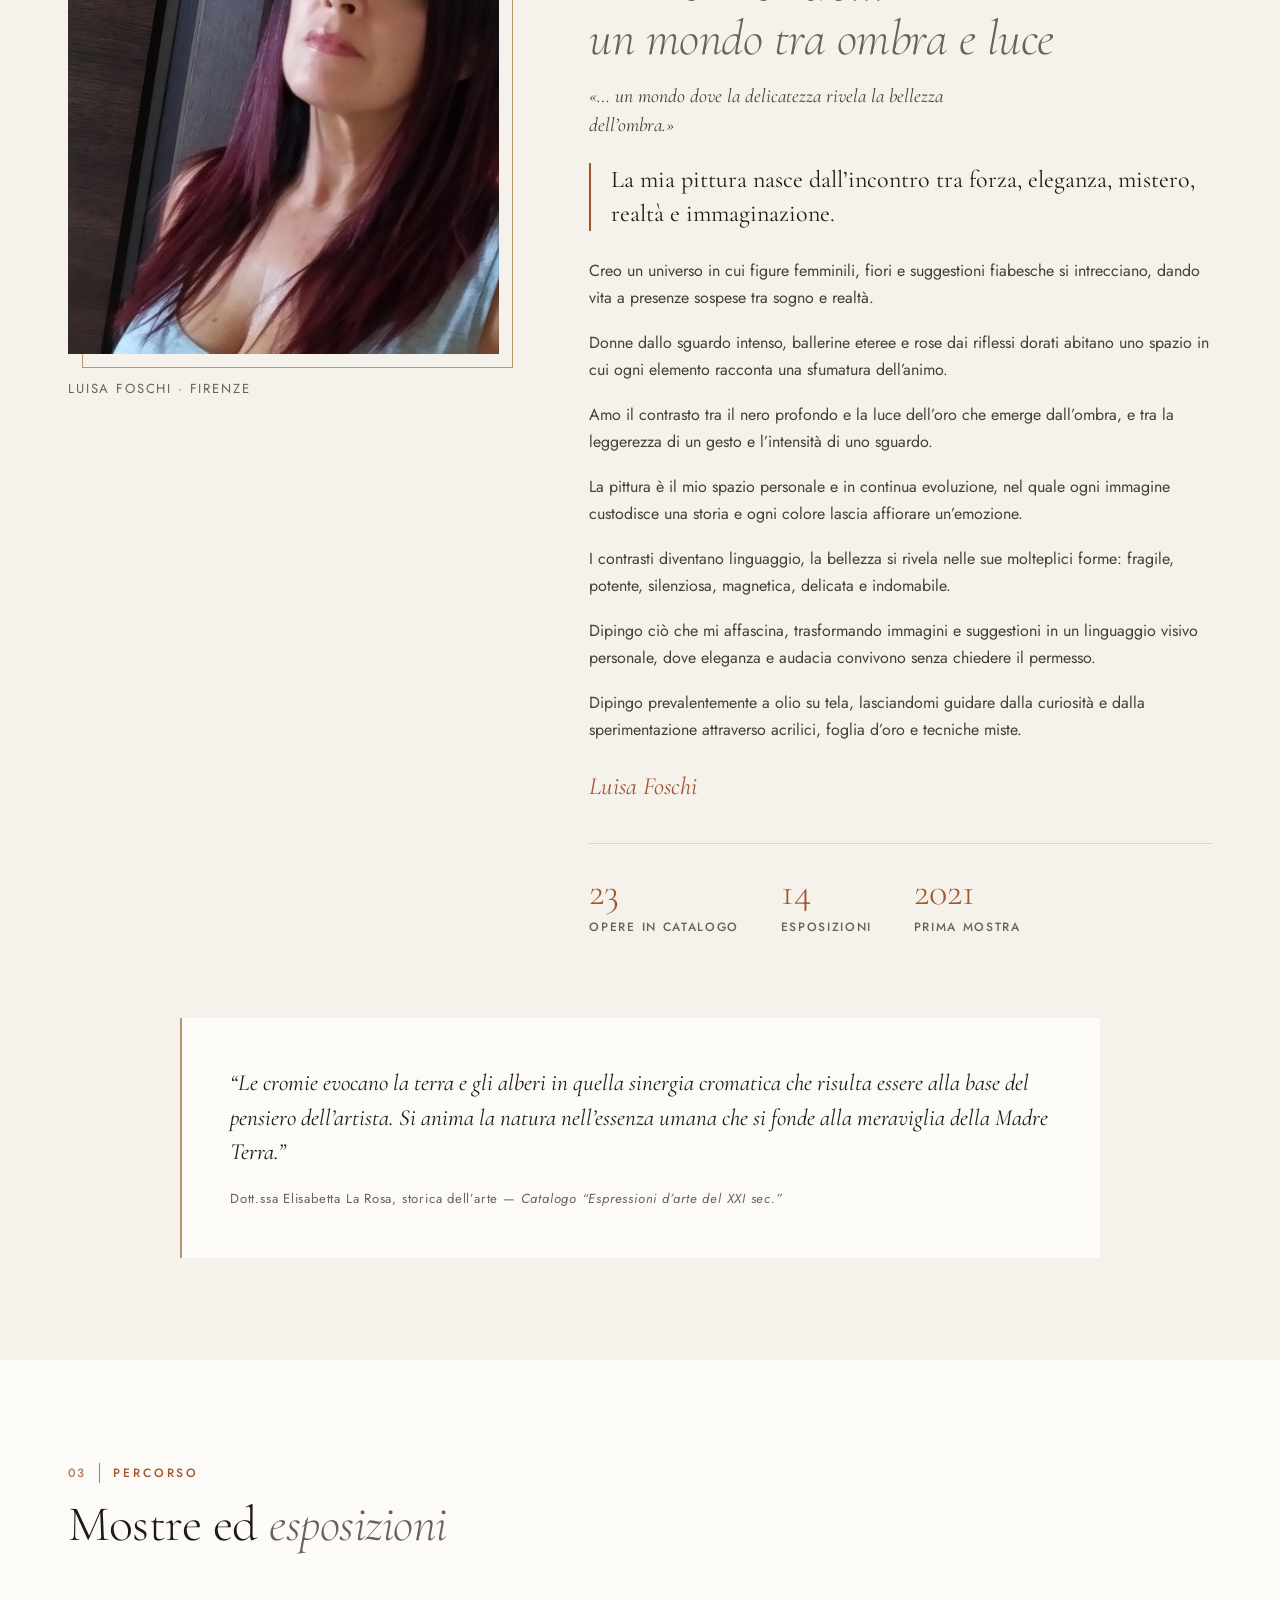
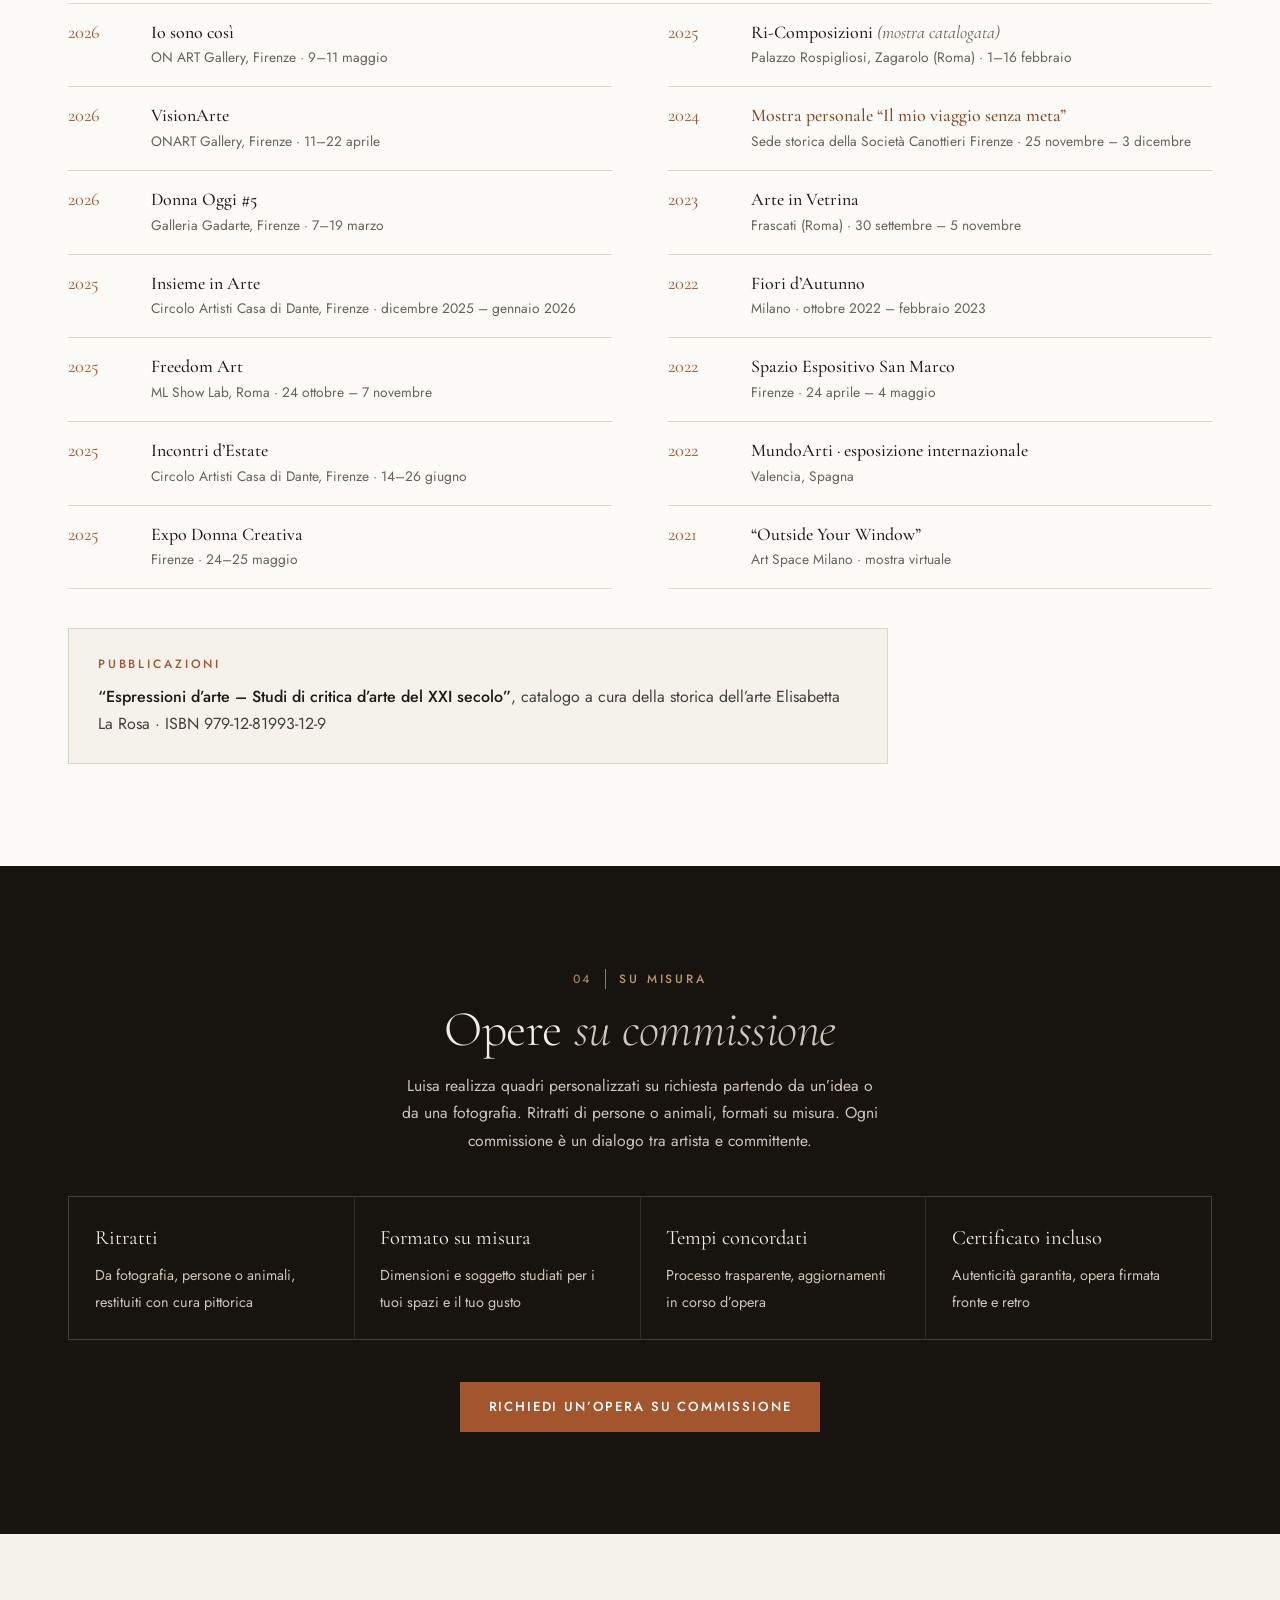
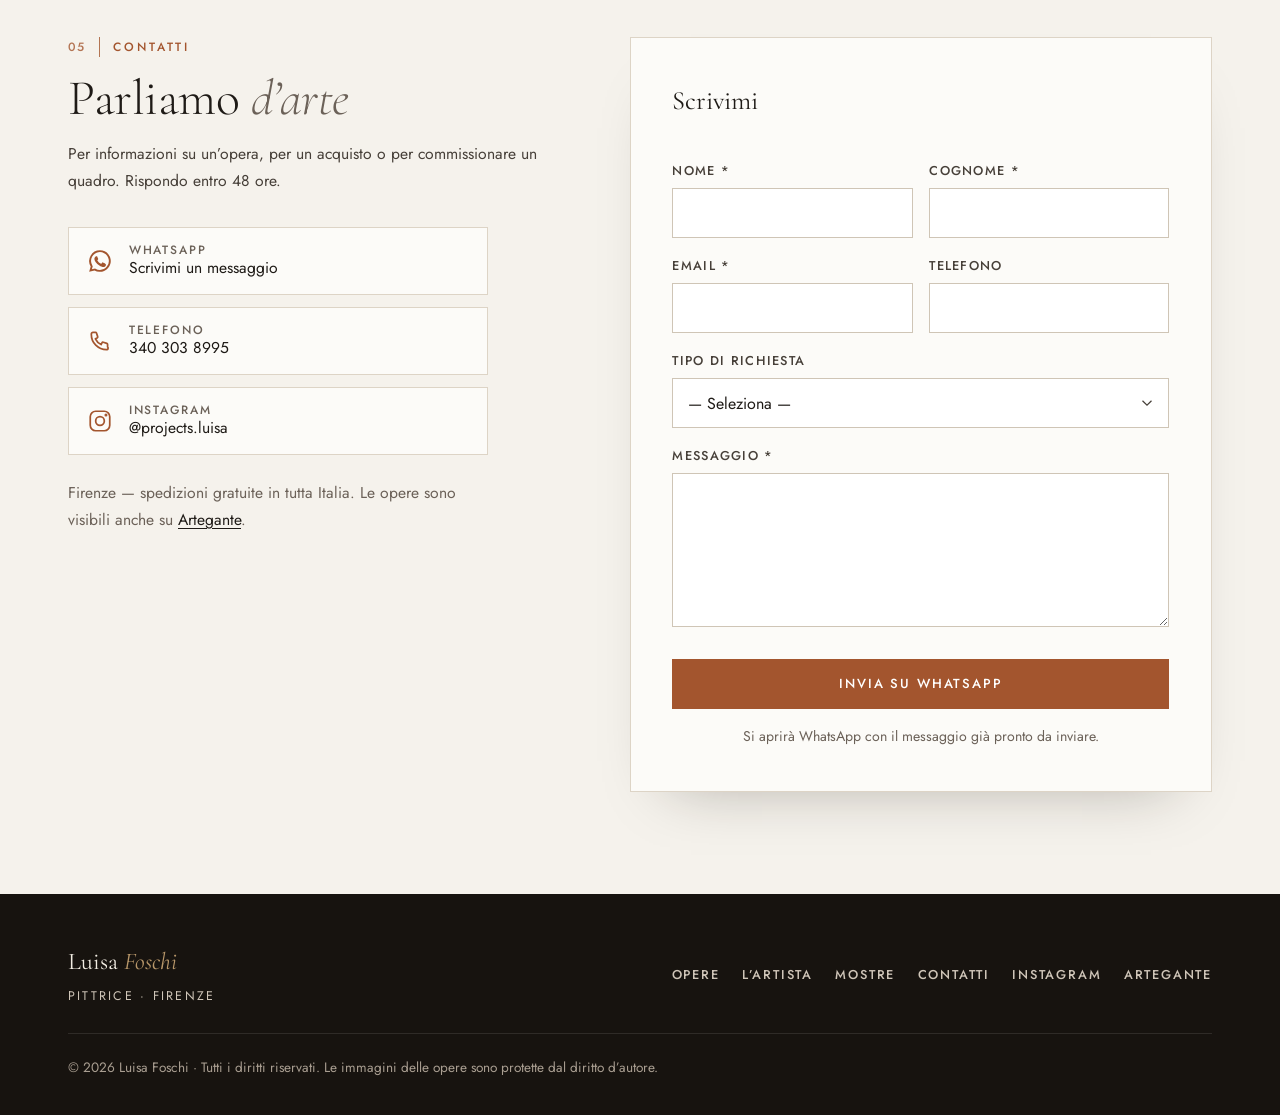
==== commit ff058665: "Misure esatte in scala, quadri più grandi, cornici realistiche, parete senza prezzi" ====
--- a/index.html
+++ b/index.html
@@ -21,10 +21,10 @@
 <link rel="preconnect" href="https://fonts.gstatic.com" crossorigin>
 <link rel="preload" as="style" href="https://fonts.googleapis.com/css2?family=Cormorant+Garamond:ital,wght@0,300;0,400;0,500;1,300;1,400&family=Jost:wght@400;500&display=swap" onload="this.onload=null;this.rel='stylesheet'">
 <noscript><link rel="stylesheet" href="https://fonts.googleapis.com/css2?family=Cormorant+Garamond:ital,wght@0,300;0,400;0,500;1,300;1,400&family=Jost:wght@400;500&display=swap"></noscript>
-<link rel="stylesheet" href="assets/css/style.css?v=20261023160703">
+<link rel="stylesheet" href="assets/css/style.css?v=20261023201030">
 <script>document.documentElement.classList.add('js')</script>
-<script src="assets/js/opere.js?v=20261023160703" defer></script>
-<script src="assets/js/main.js?v=20261023160703" defer></script>
+<script src="assets/js/opere.js?v=20261023201030" defer></script>
+<script src="assets/js/main.js?v=20261023201030" defer></script>
 <script type="application/ld+json">
 {
   "@context": "https://schema.org",
--- a/assets/css/style.css
+++ b/assets/css/style.css
@@ -125,7 +125,7 @@
 }
 
 /* ─── HERO: parete di opere a tutta larghezza ─── */
-.hero{--art-h:clamp(140px,calc((var(--vh) - 28.5rem) / 2),300px);--tile-gap:clamp(1rem,2.2vw,2.2rem);
+.hero{--art-h:clamp(150px,calc((var(--vh) - 25.75rem) / 2),340px);--tile-gap:clamp(1rem,2.2vw,2.2rem);
   position:relative;overflow:hidden;display:flex;flex-direction:column;min-height:var(--vh);color:var(--on-night-2);
   background:radial-gradient(ellipse 90% 75% at 50% 55%,#2B231C 0%,#1C1713 48%,var(--night) 82%);
   padding:calc(var(--nav-h) + .6rem) 0 1.1rem}
@@ -179,7 +179,7 @@
 .btn-ghost-light:hover{background:var(--on-night);color:var(--ink);border-color:var(--on-night)}
 
 @media (min-width:900px){
-  .hero{--art-h:clamp(190px,calc((var(--vh) - 27.5rem) / 2),400px);padding:calc(var(--nav-h) + 1.3rem) 0 1.6rem}
+  .hero{--art-h:clamp(170px,calc((var(--vh) - 23.5rem) / 2),420px);padding:calc(var(--nav-h) + 1.3rem) 0 1.6rem}
   .hero-title{font-size:clamp(3.2rem,4.8vw,4.8rem)}
   .hero-sub{flex-direction:row;gap:.3rem .85rem;margin-top:.8rem}
   .hero-sep{display:block}
@@ -218,14 +218,22 @@
 .work-hang{align-self:end;max-width:100%}
 .work-label{align-self:start}
 
-/* cornice sottile: listello scuro con luce dall'alto + filo di passe-partout avorio (spessori in cm da main.js) */
-.work-frame{position:relative;display:block;padding:var(--mat,4px);background:#FBF8F2;
-  border:var(--fw,5px) solid;border-color:#3B332C #221C17 #15110D #2A231E;
-  box-shadow:inset 0 0 0 1px rgba(255,255,255,.55),0 1px 1px rgba(20,14,8,.25),0 14px 26px -14px rgba(30,22,14,.5),0 34px 56px -36px rgba(30,22,14,.45);
+/* cornice realistica: listello di legno scuro illuminato dall'alto (lati in tonalità diverse), spigolo esterno,
+   filetto dorato interno e ombra della cornice sul dipinto; spessori in cm da main.js (--fw, --mat) */
+.work-frame{position:relative;display:block;padding:var(--mat,2px);
+  background:linear-gradient(135deg,#E6CF96 0%,#B08D4A 38%,#DCC189 62%,#8F6C31 100%);
+  border:var(--fw,8px) solid;border-color:#4B3F34 #2D251E #17120E #382E26;
+  box-shadow:0 0 0 1px #0D0A08,inset 0 0 0 1px rgba(40,26,10,.55),
+    0 2px 3px rgba(20,14,8,.35),0 16px 28px -12px rgba(30,22,14,.55),0 40px 64px -36px rgba(30,22,14,.5);
   transition:transform .5s var(--ease),box-shadow .5s var(--ease)}
-.work-frame::before{content:'';position:absolute;inset:0;pointer-events:none;box-shadow:inset 0 2px 5px rgba(20,14,8,.12)}
-.work-pic{position:relative;display:block;aspect-ratio:var(--ar,.8);overflow:hidden;background:#E9E3D9;box-shadow:0 0 0 1px rgba(20,14,8,.08)}
-.work-pic::after{content:'';position:absolute;inset:0;pointer-events:none;box-shadow:inset 0 1px 4px rgba(10,8,6,.35)}
+.work-frame::before{content:'';position:absolute;inset:calc(-1 * var(--fw,8px));pointer-events:none;
+  border:1px solid;border-color:rgba(255,236,205,.2) rgba(255,236,205,.06) rgba(0,0,0,.25) rgba(255,236,205,.12)}
+.work-frame::after{content:'';position:absolute;inset:calc(-1 * var(--fw,8px));pointer-events:none;
+  background:repeating-linear-gradient(90deg,rgba(255,255,255,.025) 0 2px,transparent 2px 5px);
+  -webkit-mask:linear-gradient(#000 0 0) content-box,linear-gradient(#000 0 0);mask:linear-gradient(#000 0 0) content-box,linear-gradient(#000 0 0);
+  -webkit-mask-composite:xor;mask-composite:exclude;padding:var(--fw,8px)}
+.work-pic{position:relative;display:block;max-width:100%;overflow:hidden;background:#E9E3D9}
+.work-pic::after{content:'';position:absolute;inset:0;pointer-events:none;box-shadow:inset 0 3px 5px -2px rgba(10,8,6,.5),inset 3px 0 5px -3px rgba(10,8,6,.3),inset -2px 0 4px -3px rgba(10,8,6,.2)}
 .work-pic picture{display:block;width:100%;height:100%}
 .work-pic img{width:100%;height:100%;object-fit:cover;transition:opacity .6s ease}
 /* finché la foto non arriva si vede il colore medio del quadro */
@@ -241,7 +249,7 @@
 .work-price{flex-shrink:0;font-size:.88rem;font-weight:500;letter-spacing:.02em;color:var(--terra);white-space:nowrap}
 .work-meta{margin-top:.3rem;font-size:.78rem;line-height:1.5;letter-spacing:.01em;color:var(--muted)}
 @media (hover:hover){
-  .work-link:hover .work-frame{transform:translateY(-4px);box-shadow:inset 0 0 0 1px rgba(255,255,255,.55),0 2px 3px rgba(20,14,8,.25),0 22px 34px -16px rgba(30,22,14,.55),0 44px 70px -40px rgba(30,22,14,.5)}
+  .work-link:hover .work-frame{transform:translateY(-4px);box-shadow:0 0 0 1px #0D0A08,inset 0 0 0 1px rgba(40,26,10,.55),0 3px 4px rgba(20,14,8,.35),0 24px 36px -16px rgba(30,22,14,.6),0 48px 76px -40px rgba(30,22,14,.55)}
   .work-link:hover .work-cta,.work-link:focus-visible .work-cta{opacity:1;transform:translate(-50%,0)}
   .work-link:hover .work-title{color:var(--terra)}
 }
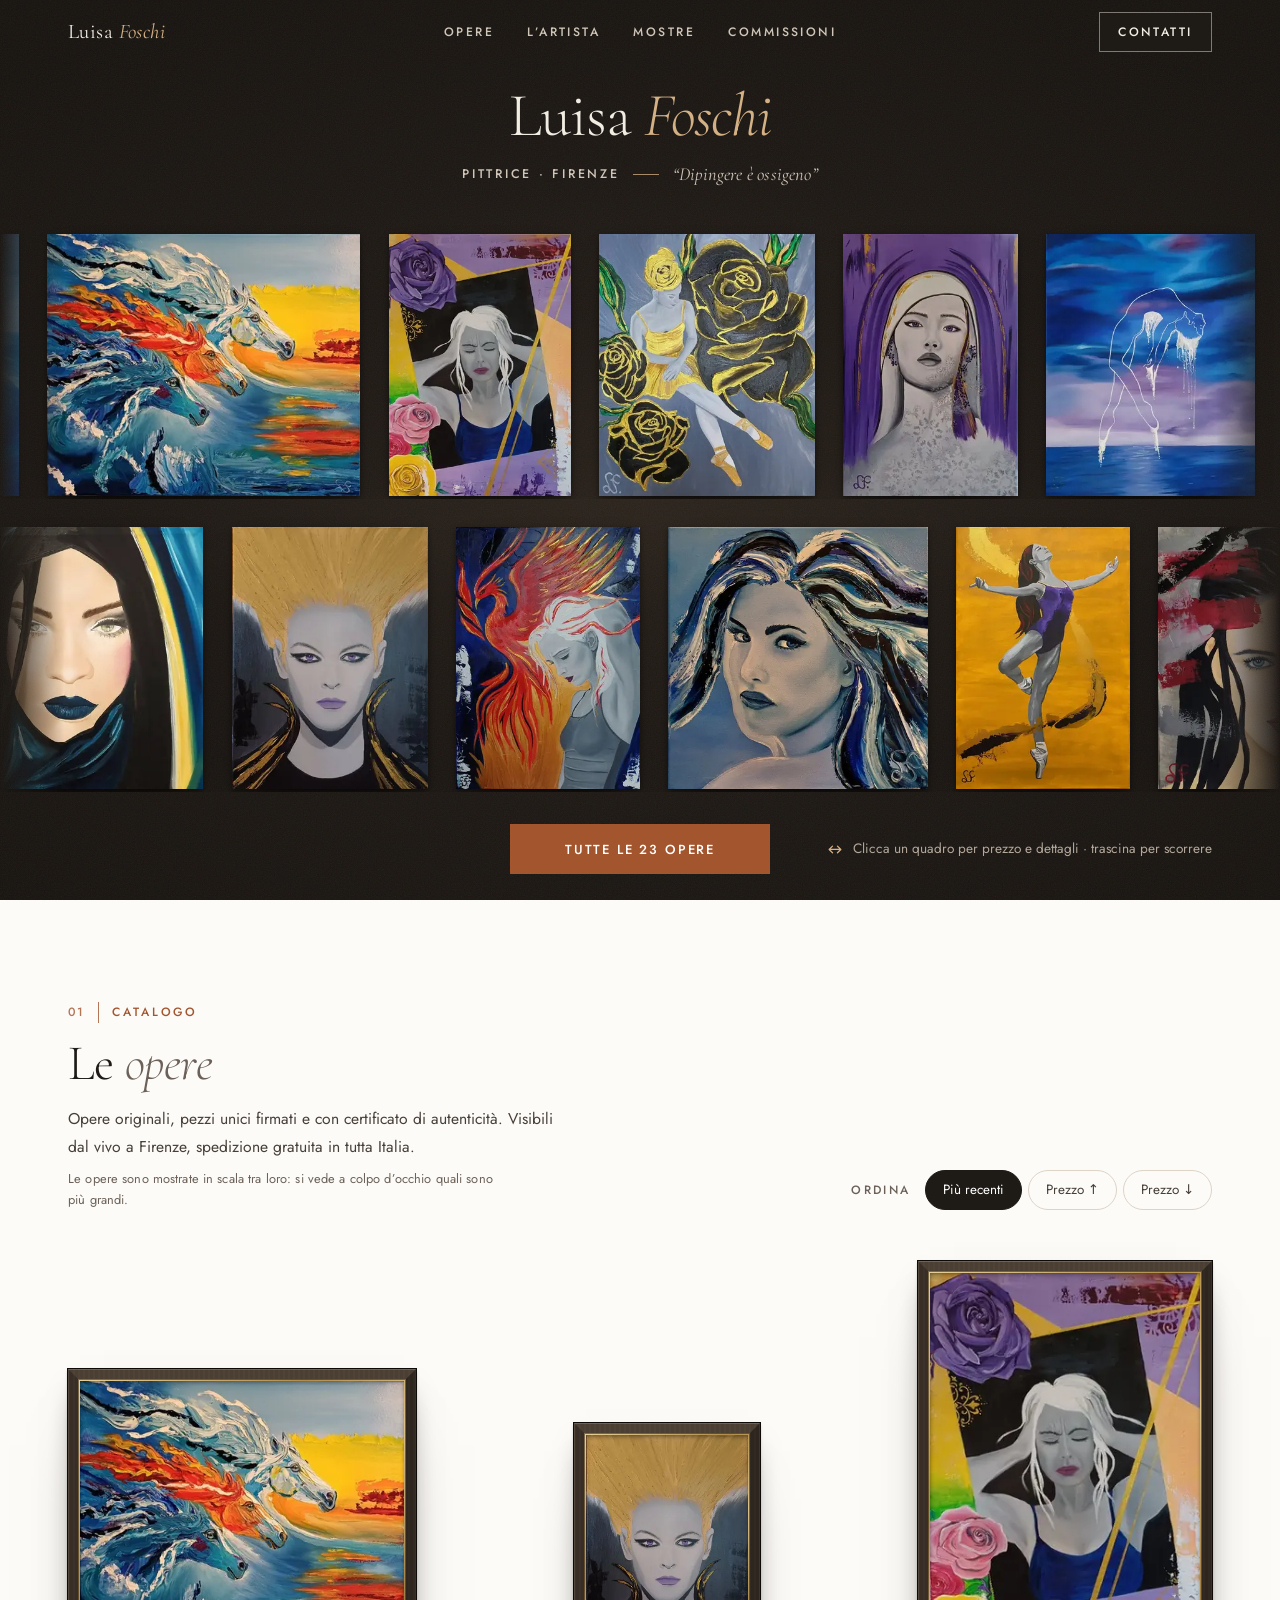
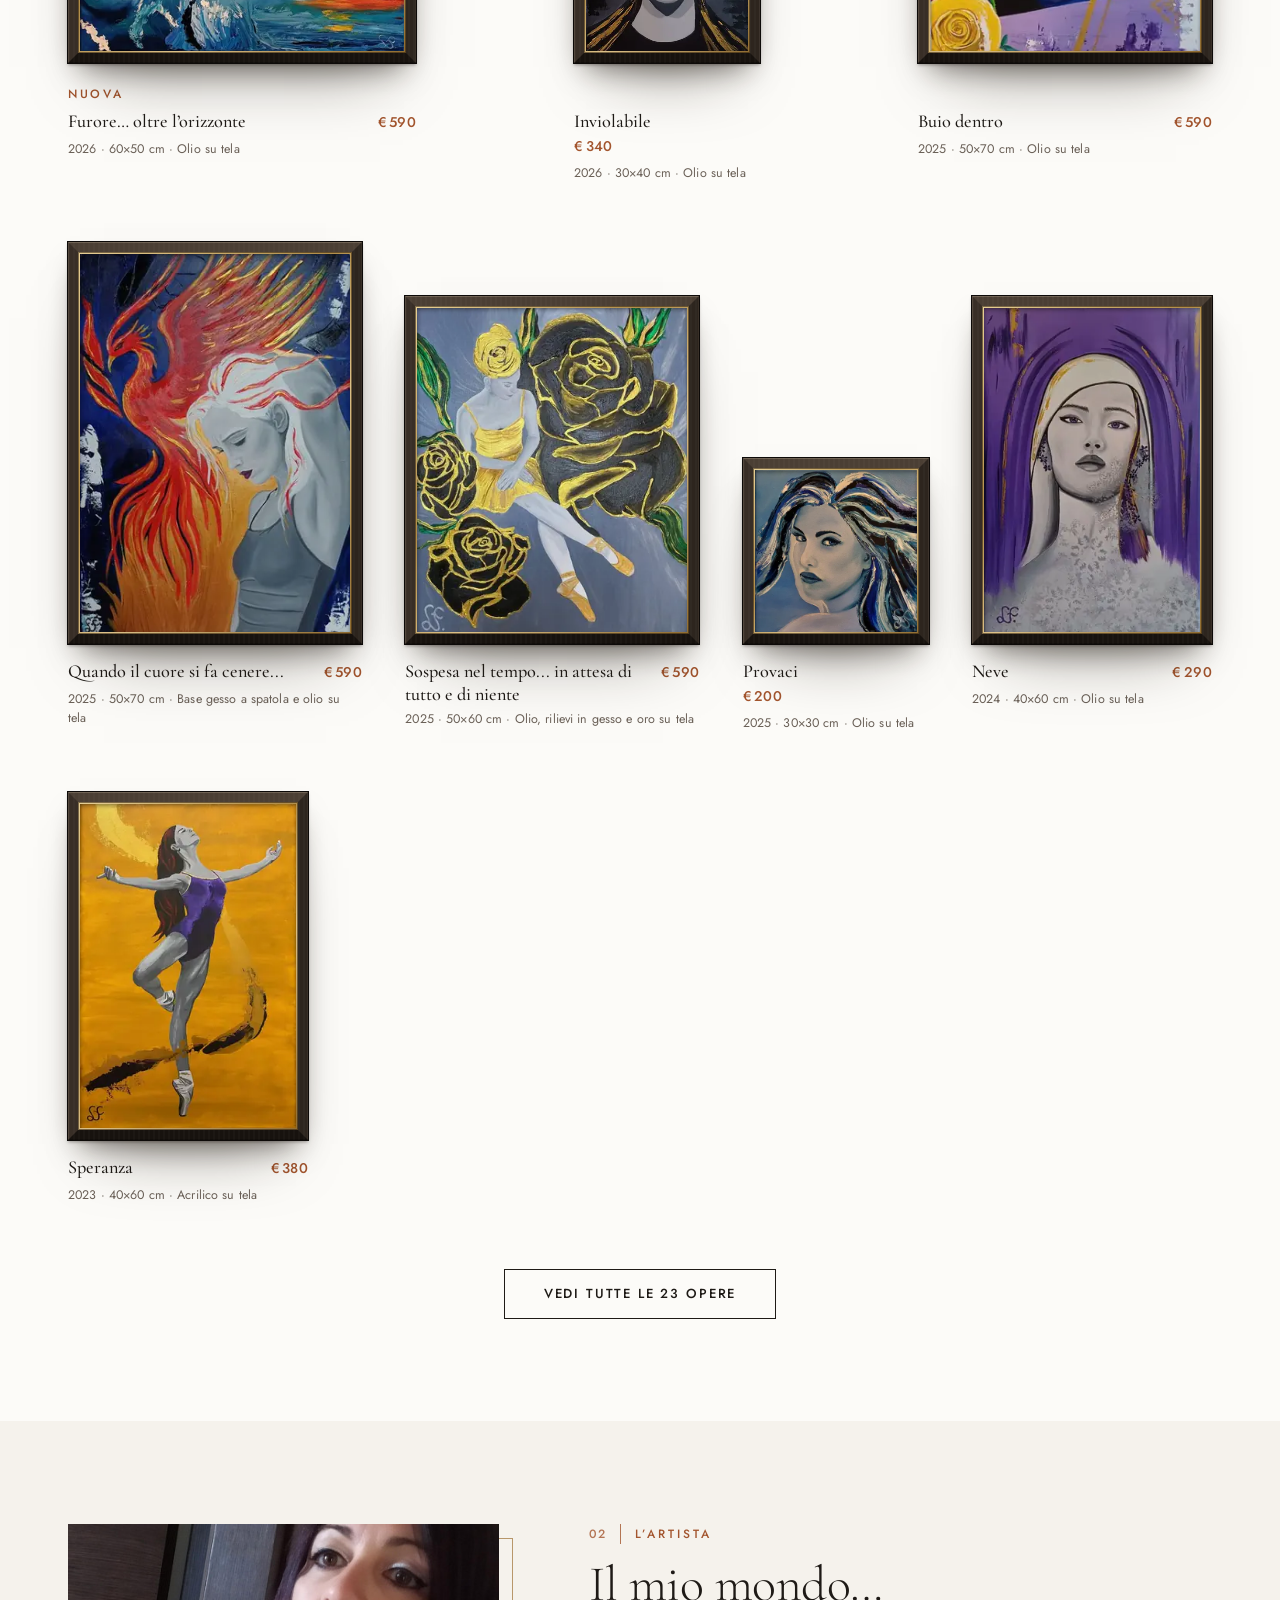
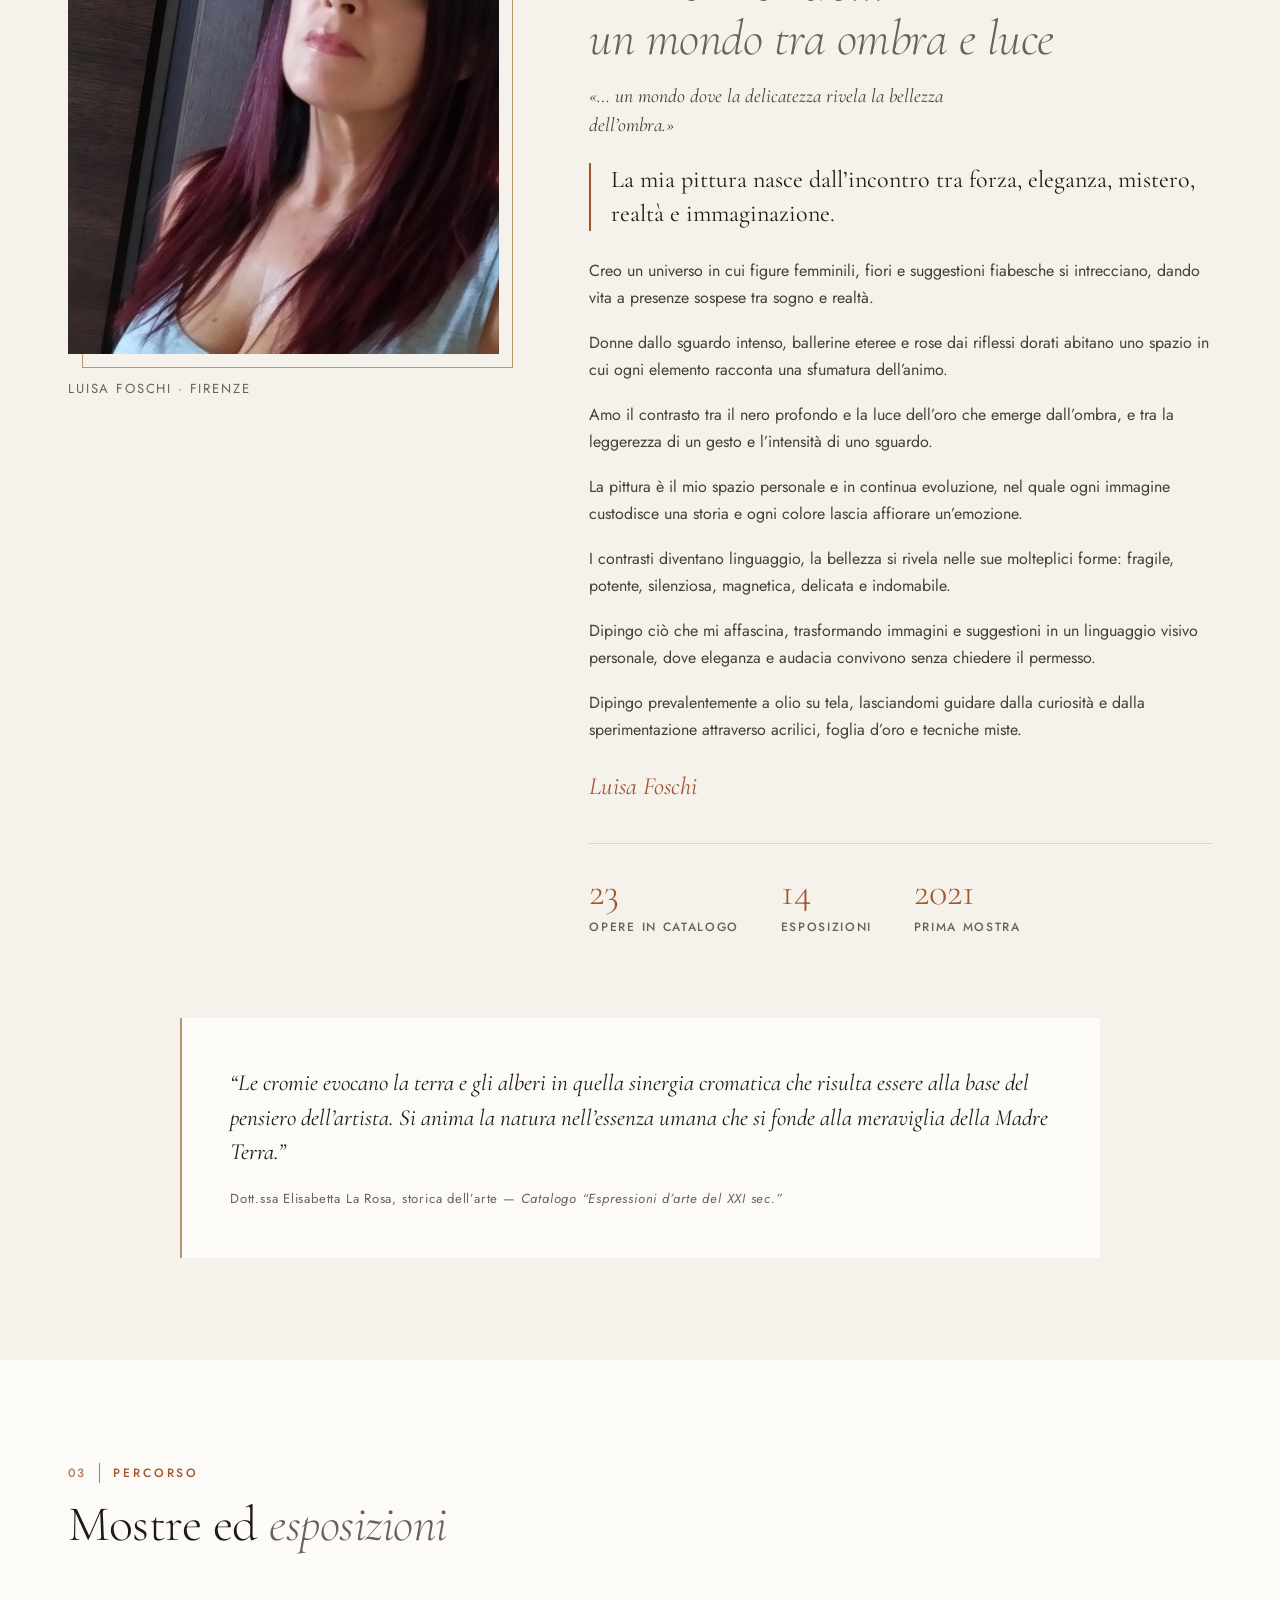
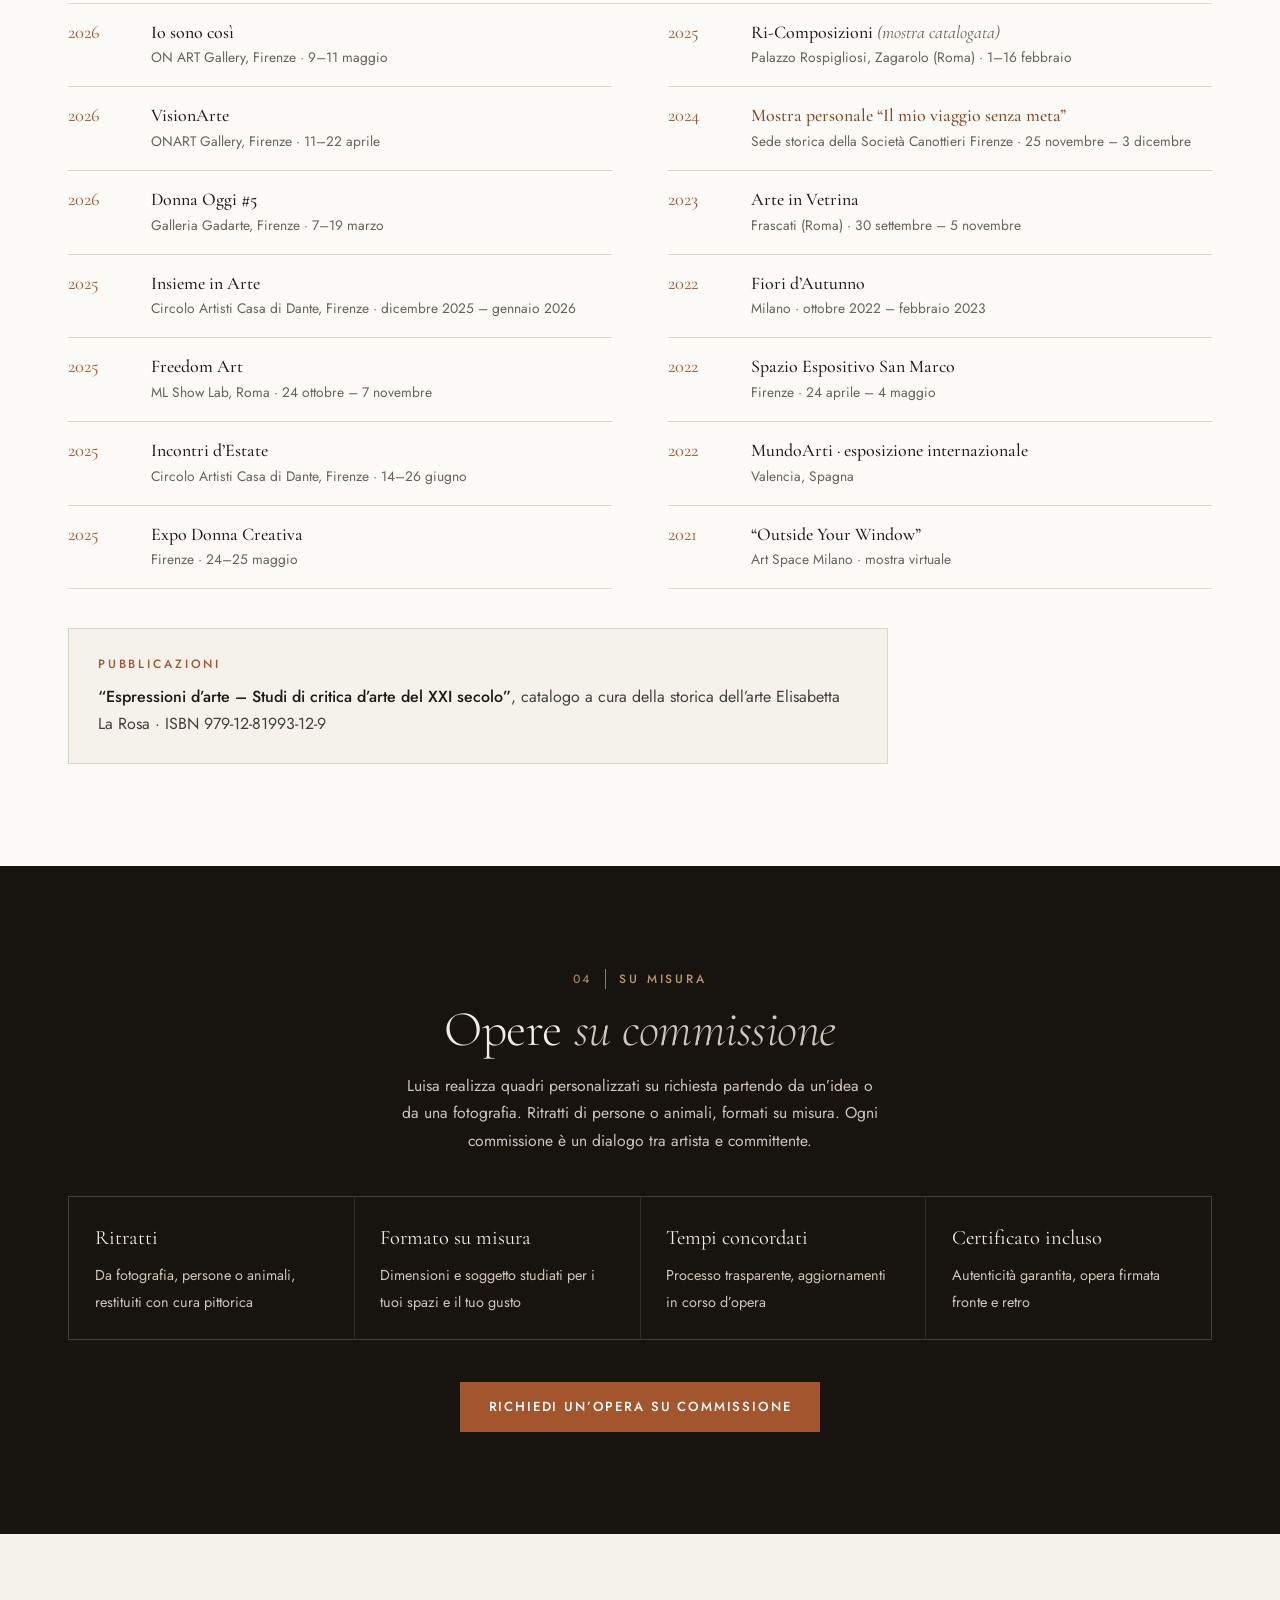
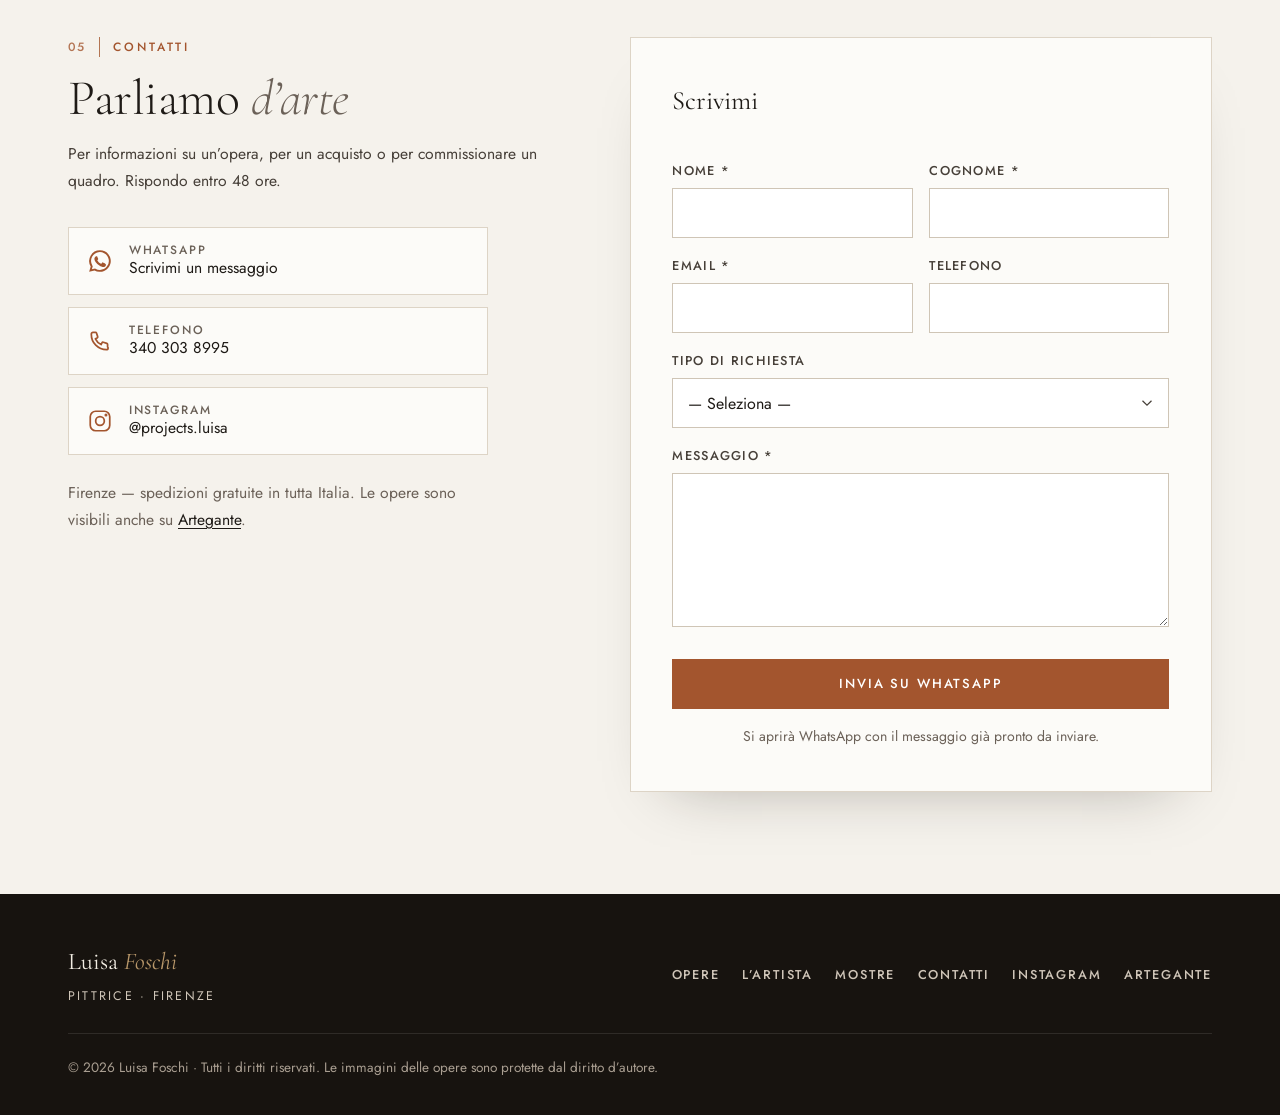
==== commit a7a4ef61: "Telefono: due quadri da 50 cm affiancati" ====
--- a/index.html
+++ b/index.html
@@ -21,10 +21,10 @@
 <link rel="preconnect" href="https://fonts.gstatic.com" crossorigin>
 <link rel="preload" as="style" href="https://fonts.googleapis.com/css2?family=Cormorant+Garamond:ital,wght@0,300;0,400;0,500;1,300;1,400&family=Jost:wght@400;500&display=swap" onload="this.onload=null;this.rel='stylesheet'">
 <noscript><link rel="stylesheet" href="https://fonts.googleapis.com/css2?family=Cormorant+Garamond:ital,wght@0,300;0,400;0,500;1,300;1,400&family=Jost:wght@400;500&display=swap"></noscript>
-<link rel="stylesheet" href="assets/css/style.css?v=20261023201030">
+<link rel="stylesheet" href="assets/css/style.css?v=20261023201349">
 <script>document.documentElement.classList.add('js')</script>
-<script src="assets/js/opere.js?v=20261023201030" defer></script>
-<script src="assets/js/main.js?v=20261023201030" defer></script>
+<script src="assets/js/opere.js?v=20261023201349" defer></script>
+<script src="assets/js/main.js?v=20261023201349" defer></script>
 <script type="application/ld+json">
 {
   "@context": "https://schema.org",
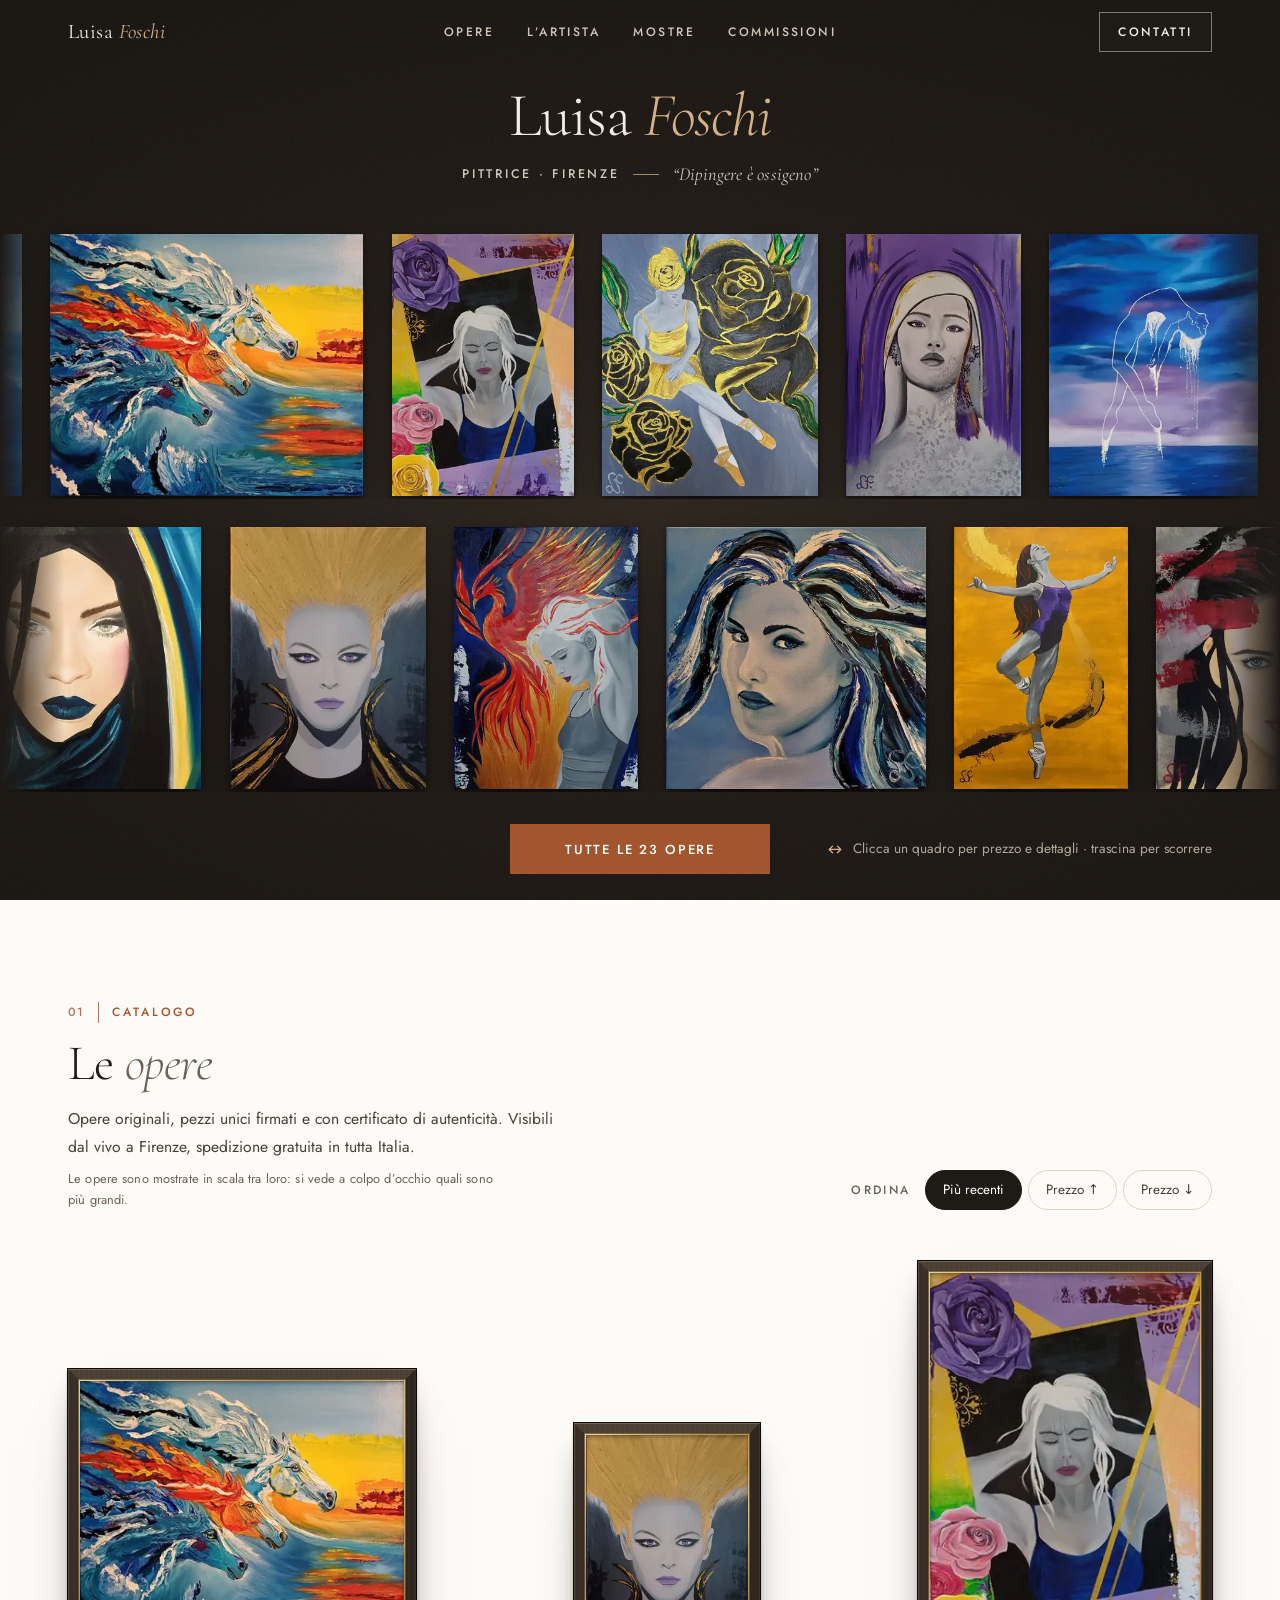
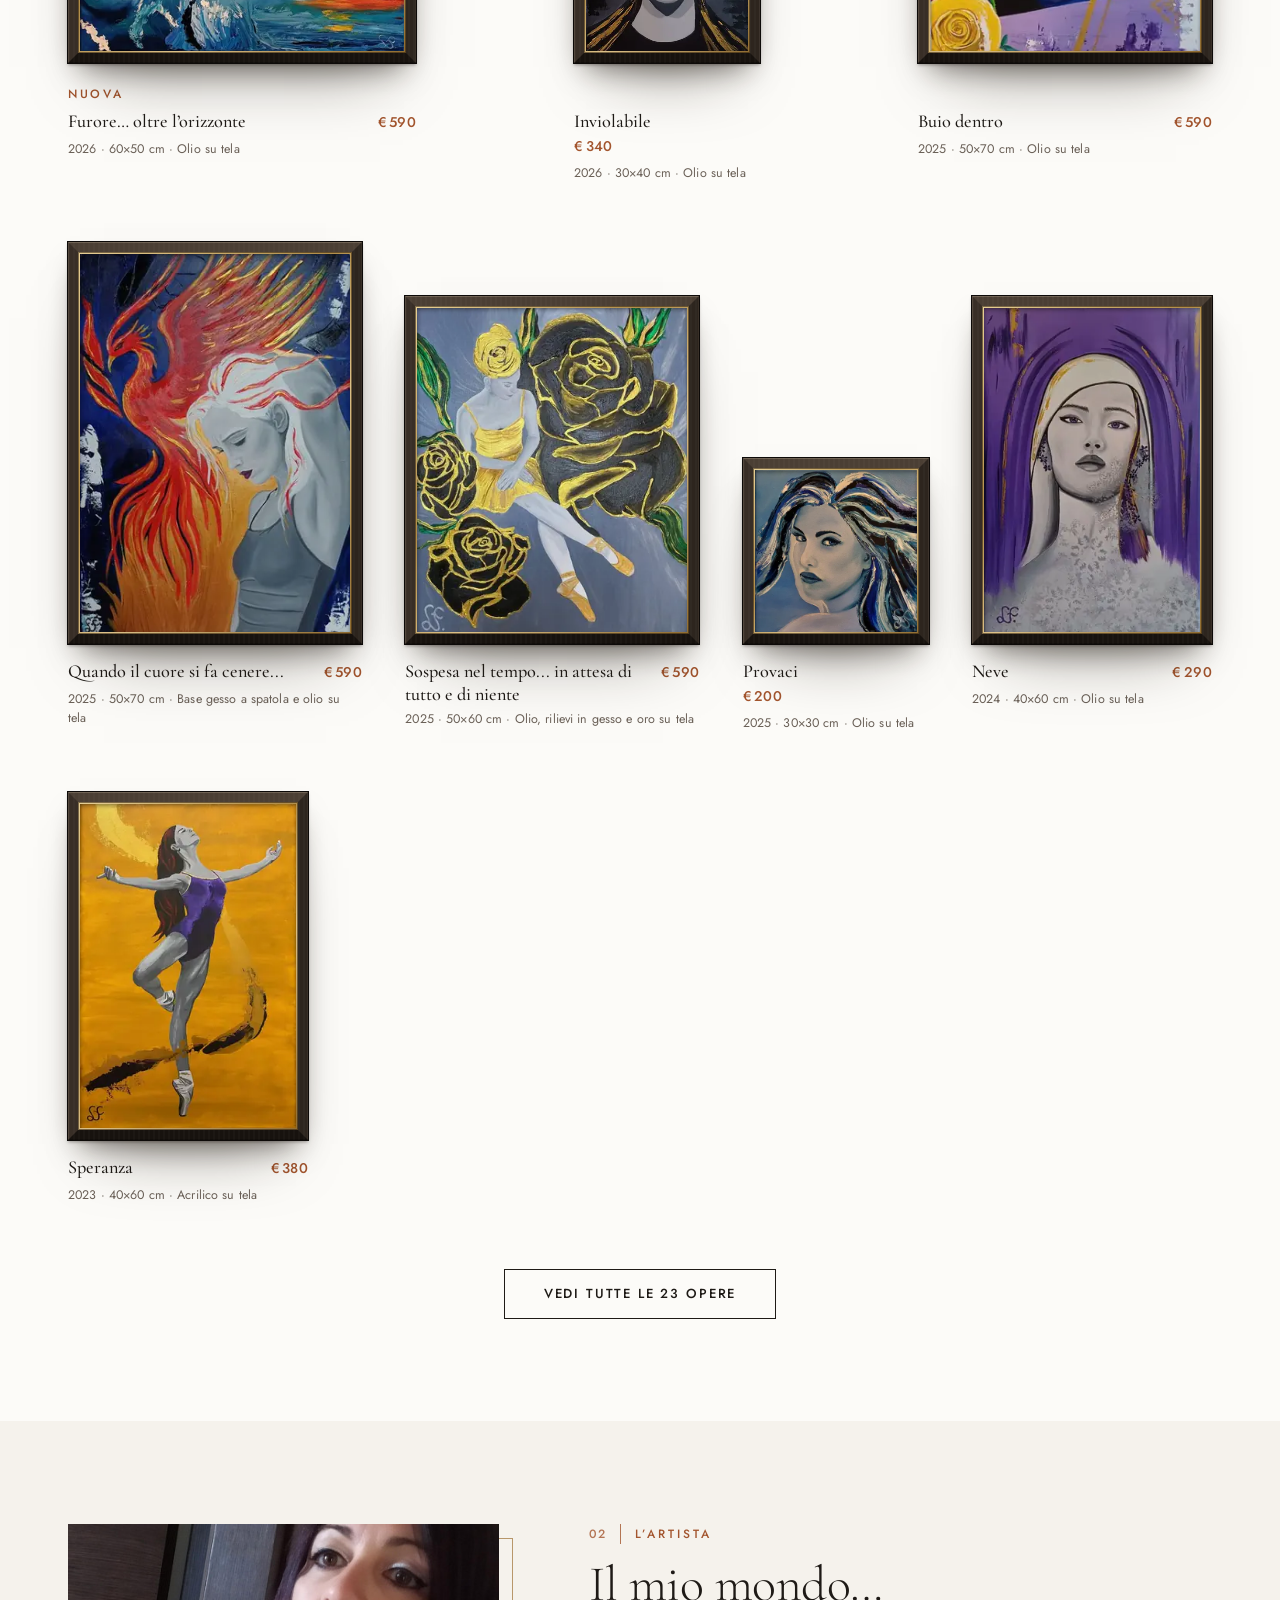
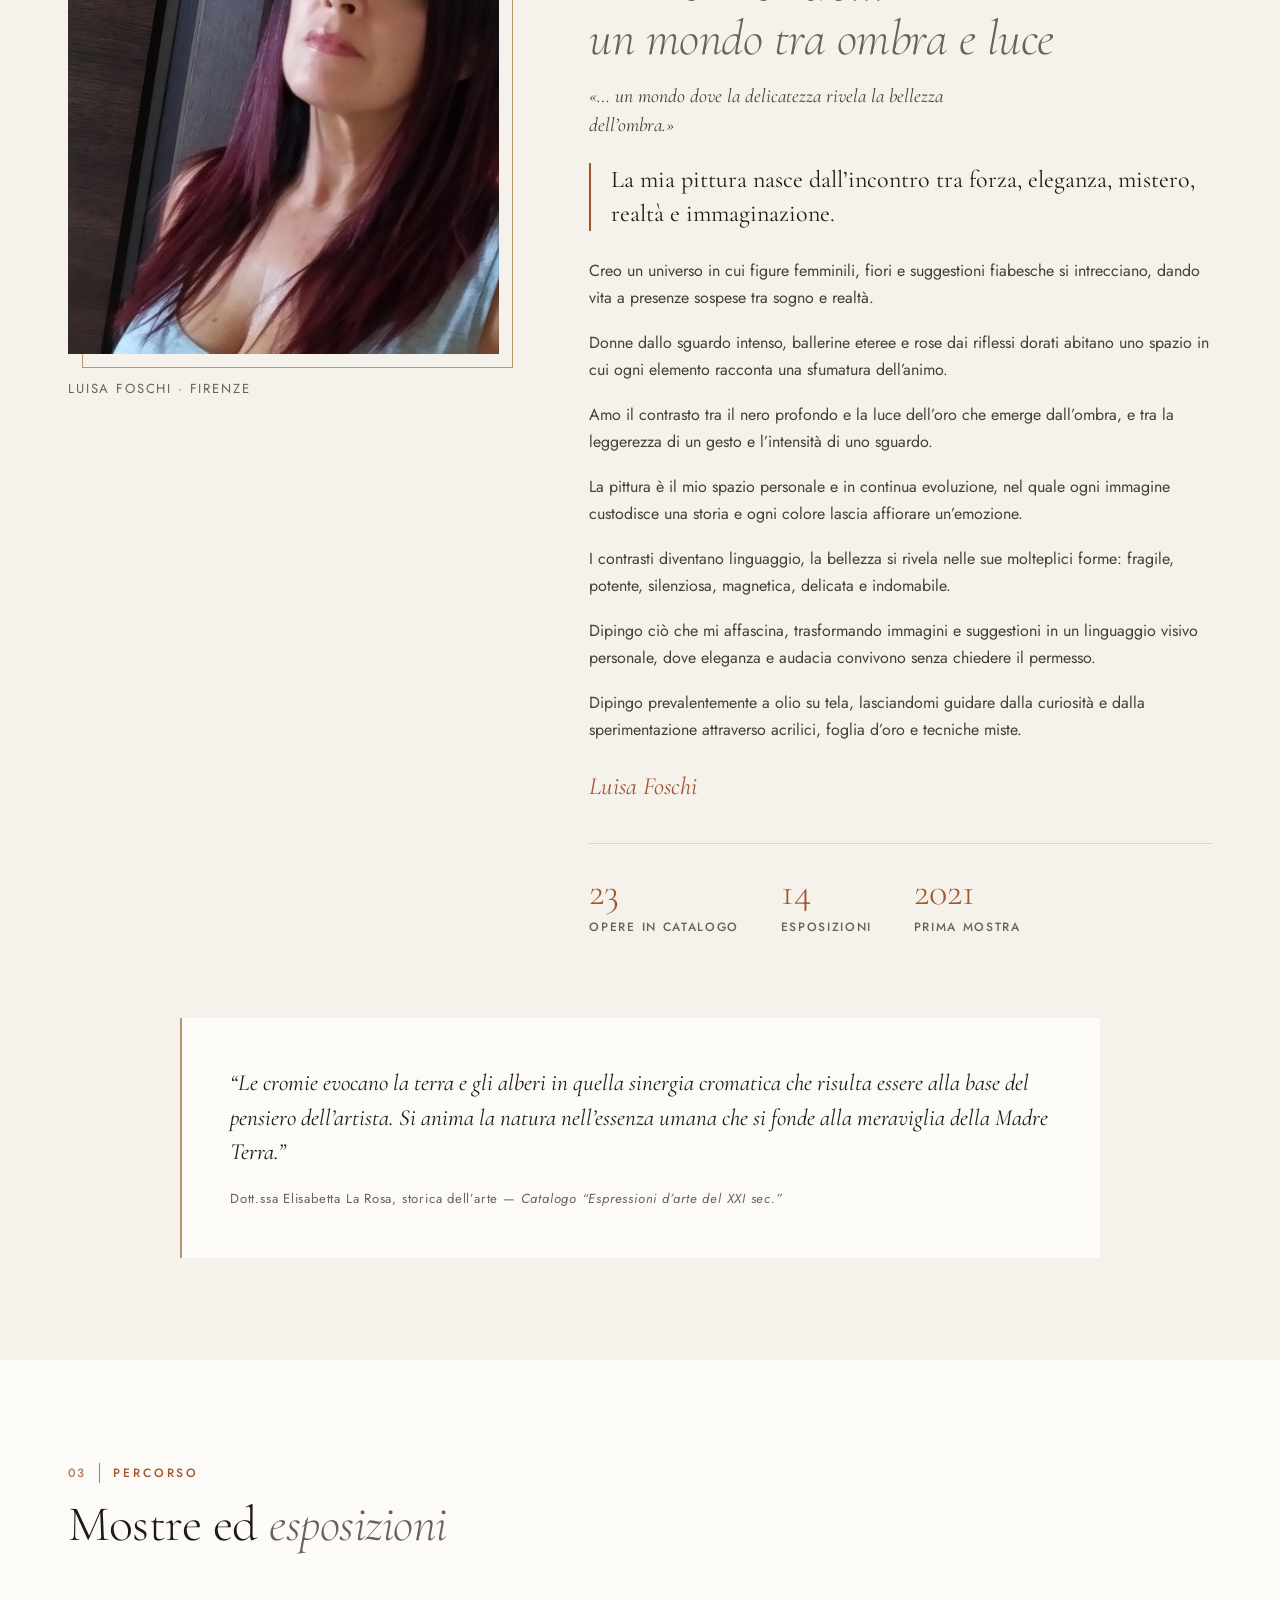
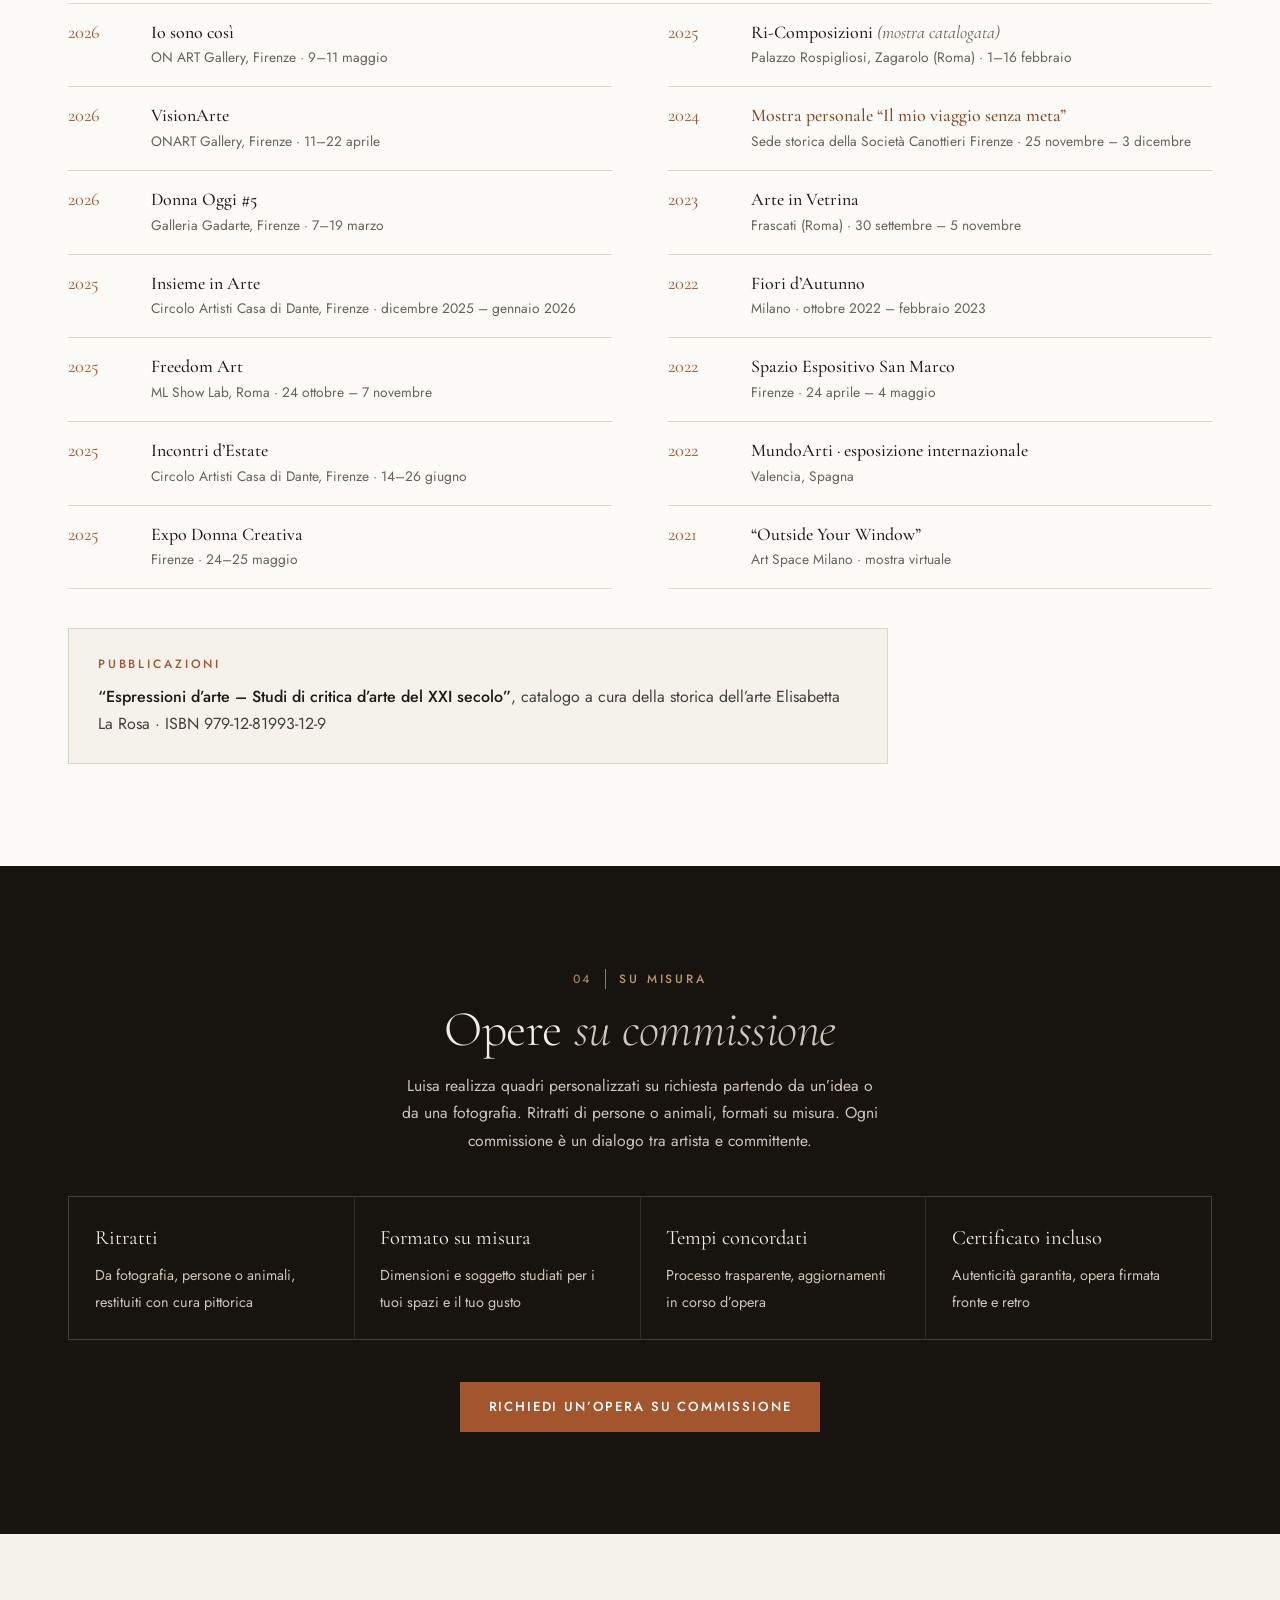
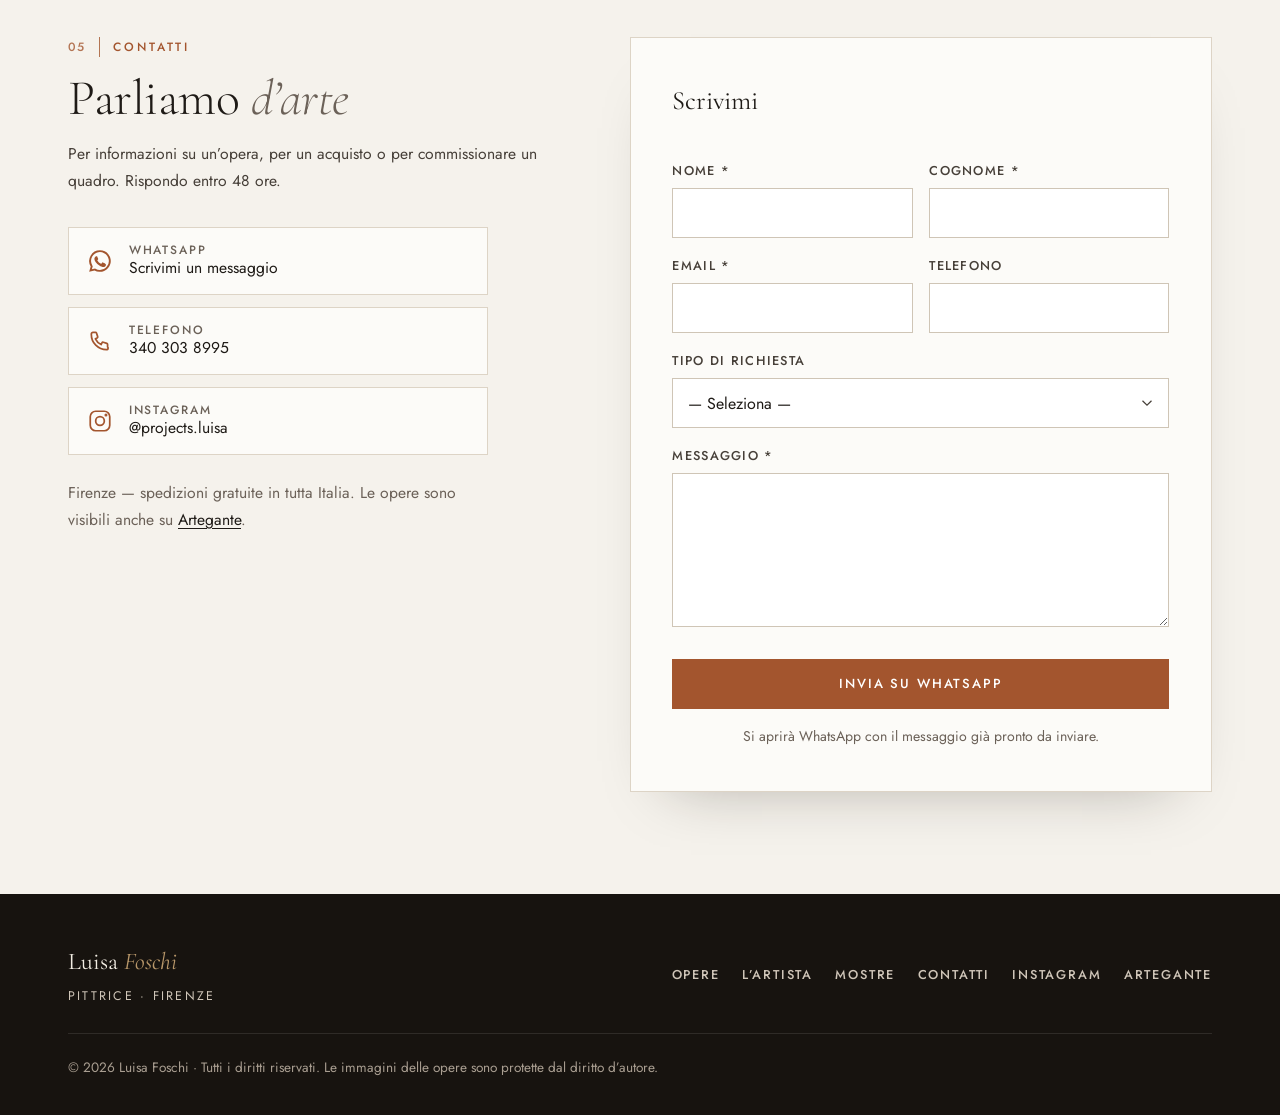
==== commit 6261169a: "Nuovo stato Non disponibile; Incanto non disponibile" ====
--- a/index.html
+++ b/index.html
@@ -21,10 +21,10 @@
 <link rel="preconnect" href="https://fonts.gstatic.com" crossorigin>
 <link rel="preload" as="style" href="https://fonts.googleapis.com/css2?family=Cormorant+Garamond:ital,wght@0,300;0,400;0,500;1,300;1,400&family=Jost:wght@400;500&display=swap" onload="this.onload=null;this.rel='stylesheet'">
 <noscript><link rel="stylesheet" href="https://fonts.googleapis.com/css2?family=Cormorant+Garamond:ital,wght@0,300;0,400;0,500;1,300;1,400&family=Jost:wght@400;500&display=swap"></noscript>
-<link rel="stylesheet" href="assets/css/style.css?v=20261023201349">
+<link rel="stylesheet" href="assets/css/style.css?v=20261024160443">
 <script>document.documentElement.classList.add('js')</script>
-<script src="assets/js/opere.js?v=20261023201349" defer></script>
-<script src="assets/js/main.js?v=20261023201349" defer></script>
+<script src="assets/js/opere.js?v=20261024160443" defer></script>
+<script src="assets/js/main.js?v=20261024160443" defer></script>
 <script type="application/ld+json">
 {
   "@context": "https://schema.org",
--- a/assets/css/style.css
+++ b/assets/css/style.css
@@ -241,7 +241,7 @@
 .work-cta{position:absolute;left:50%;bottom:.8rem;z-index:1;transform:translate(-50%,8px);padding:.5rem 1rem;border-radius:999px;font-size:.75rem;font-weight:500;letter-spacing:.16em;text-transform:uppercase;white-space:nowrap;color:var(--ink);background:rgba(252,251,248,.95);opacity:0;transition:opacity .35s,transform .45s var(--ease)}
 
 .work-label{display:block;padding-top:1rem;min-width:0}
-.work-tag{display:inline-block;margin-bottom:.35rem;font-size:.75rem;font-weight:500;letter-spacing:.22em;text-transform:uppercase;color:var(--terra)}
+.work-tag{display:inline-block;margin-bottom:.35rem;white-space:nowrap;font-size:.75rem;font-weight:500;letter-spacing:.22em;text-transform:uppercase;color:var(--terra)}
 .work-tag.sold{color:var(--muted)}
 .work-tag.is-empty{visibility:hidden}
 .work-row{display:flex;align-items:baseline;justify-content:space-between;gap:.9rem}
@@ -256,6 +256,7 @@
 .work.is-new{animation:workIn .55s var(--ease) both}
 .work.is-small .work-cta{display:none}
 .work.is-narrow .work-row{flex-direction:column;gap:.15rem}
+.work.is-narrow .work-tag{letter-spacing:.1em}
 @keyframes workIn{from{opacity:0;transform:translateY(14px)}to{opacity:1;transform:none}}
 .works-foot{text-align:center;margin-top:clamp(2.8rem,6vw,4rem)}
 @media (max-width:639px){
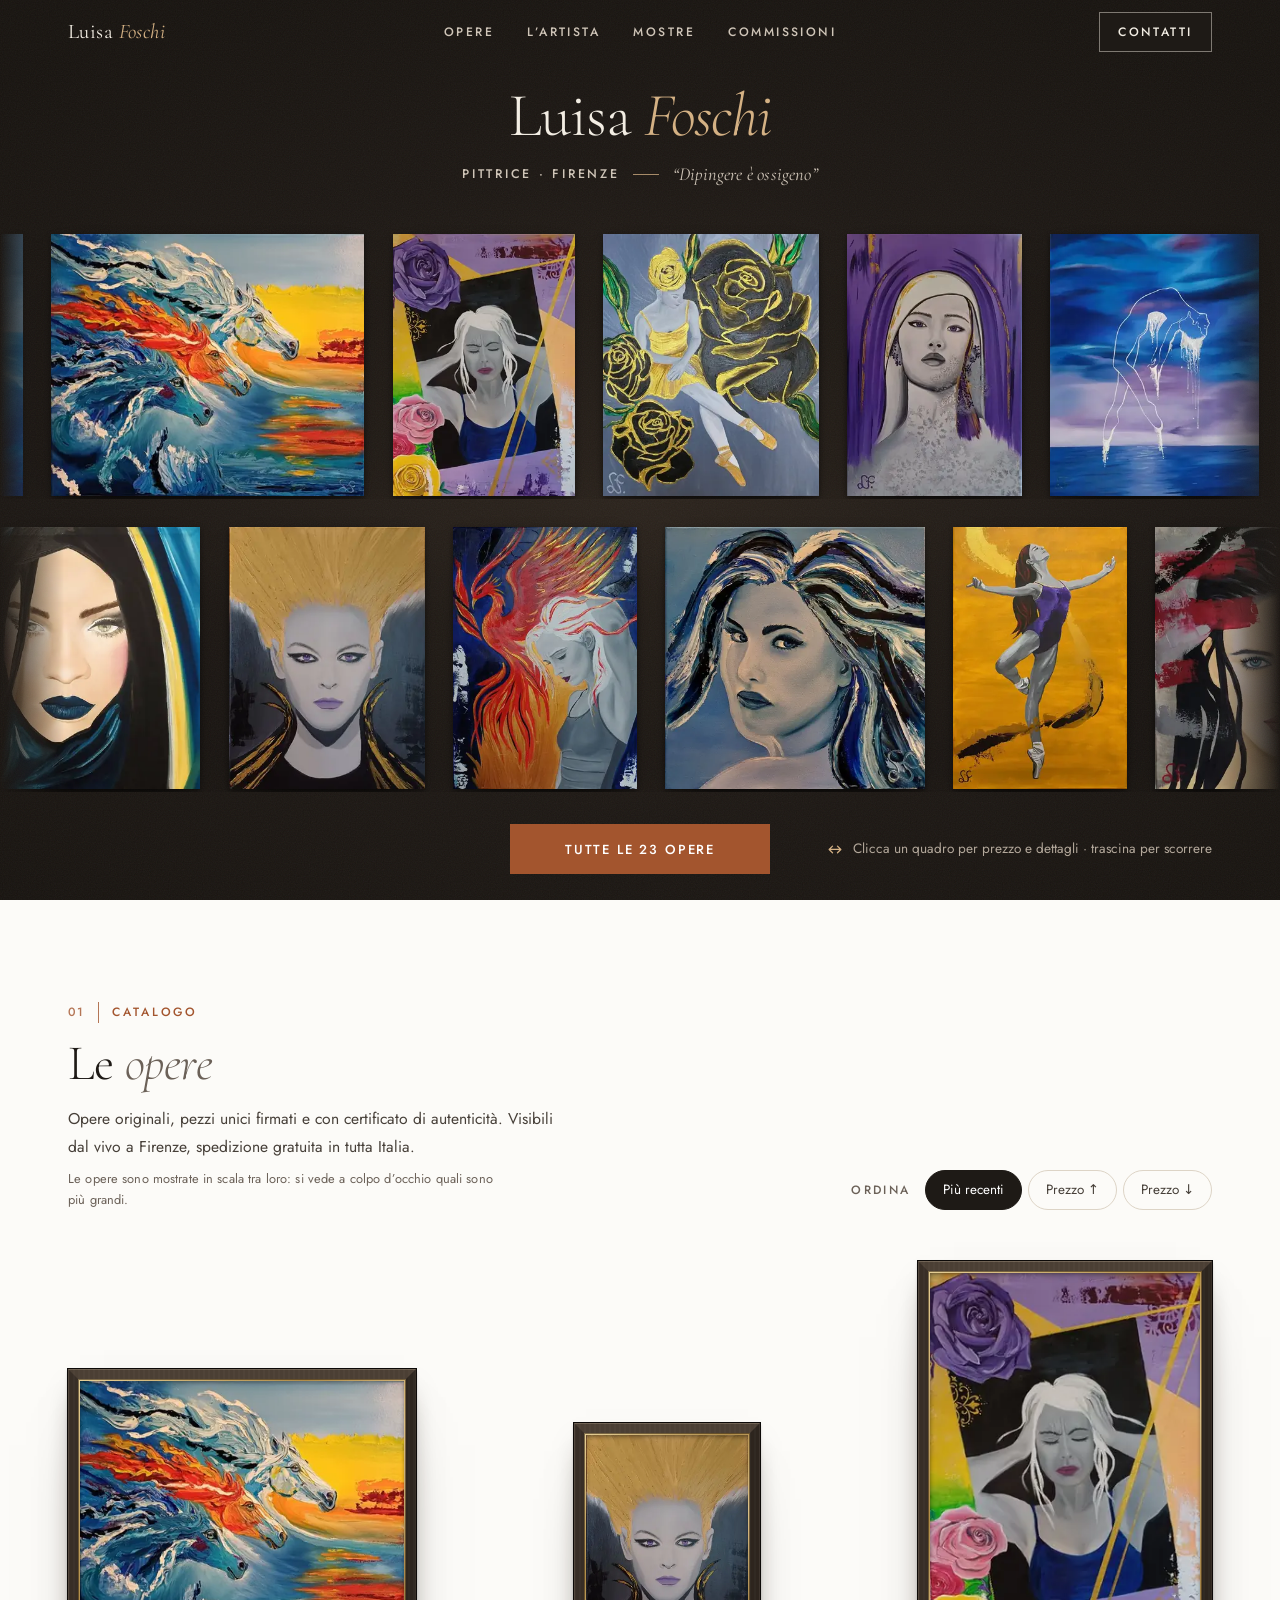
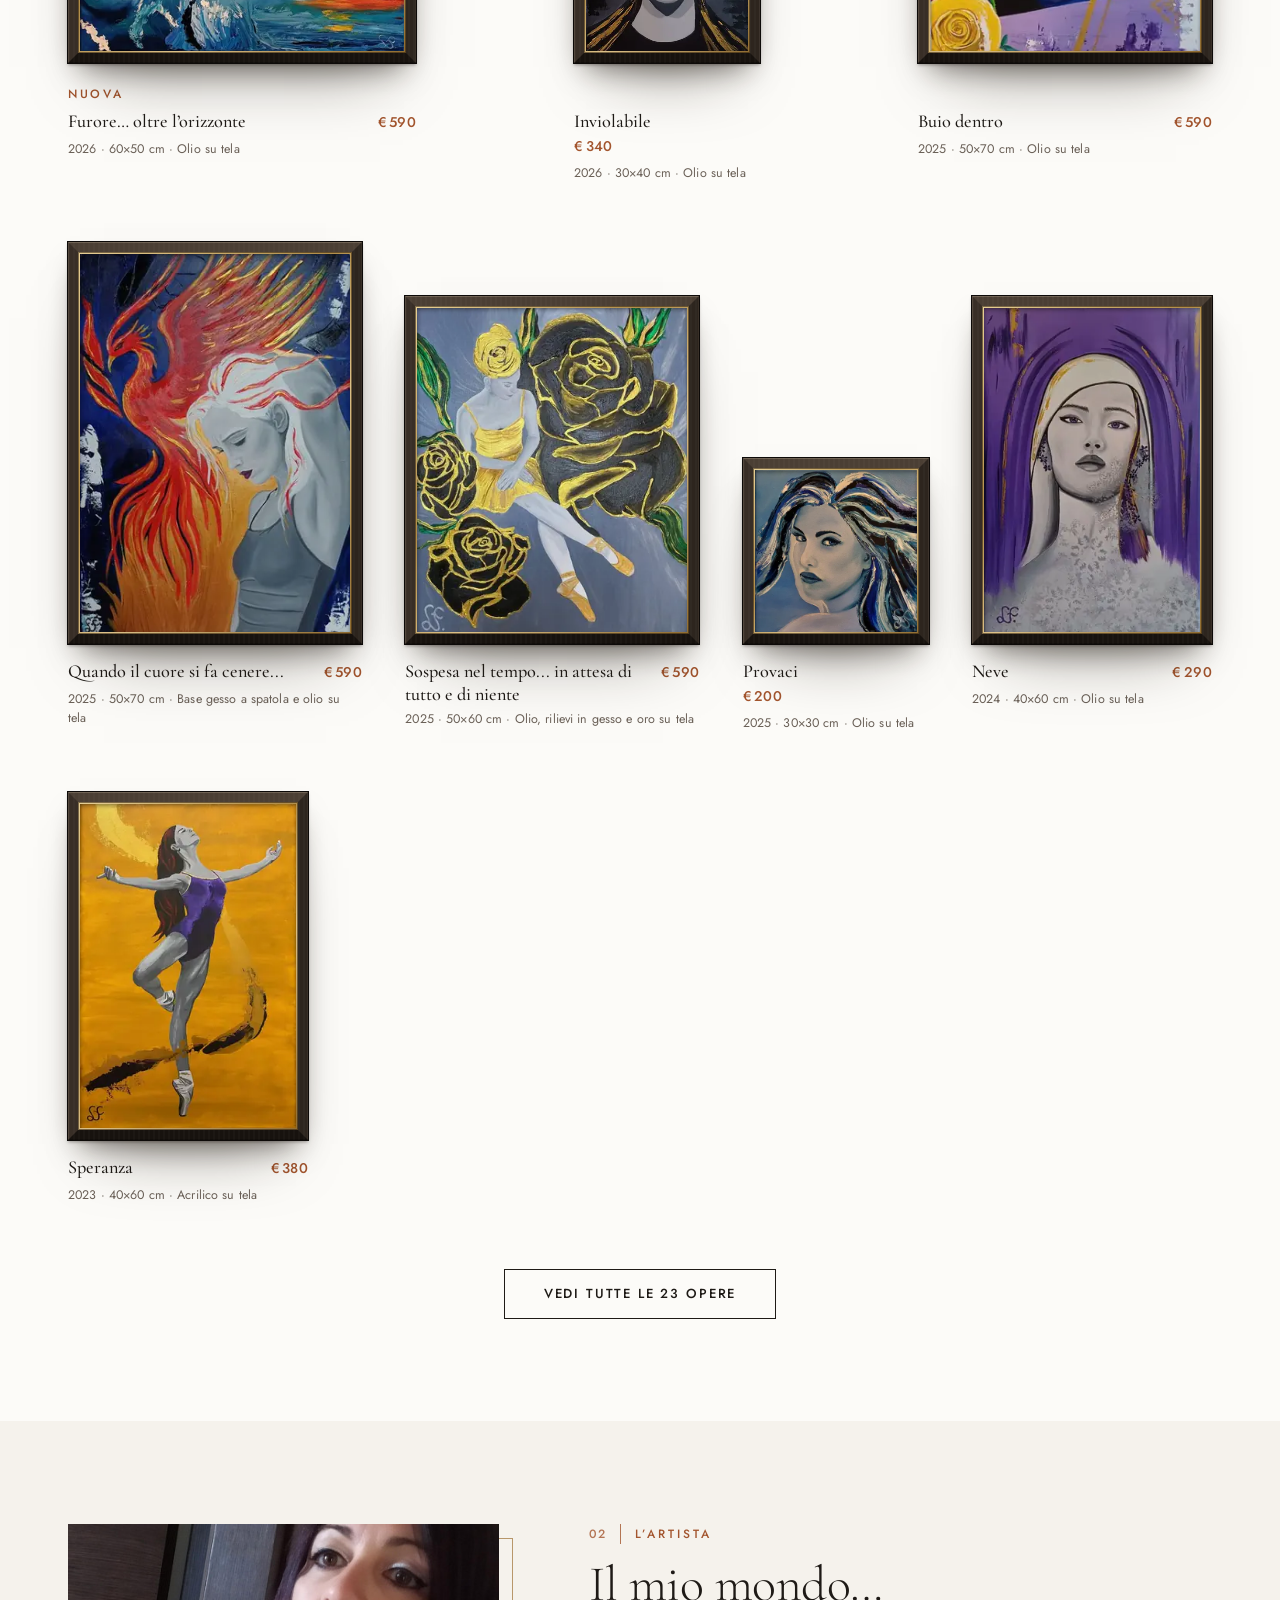
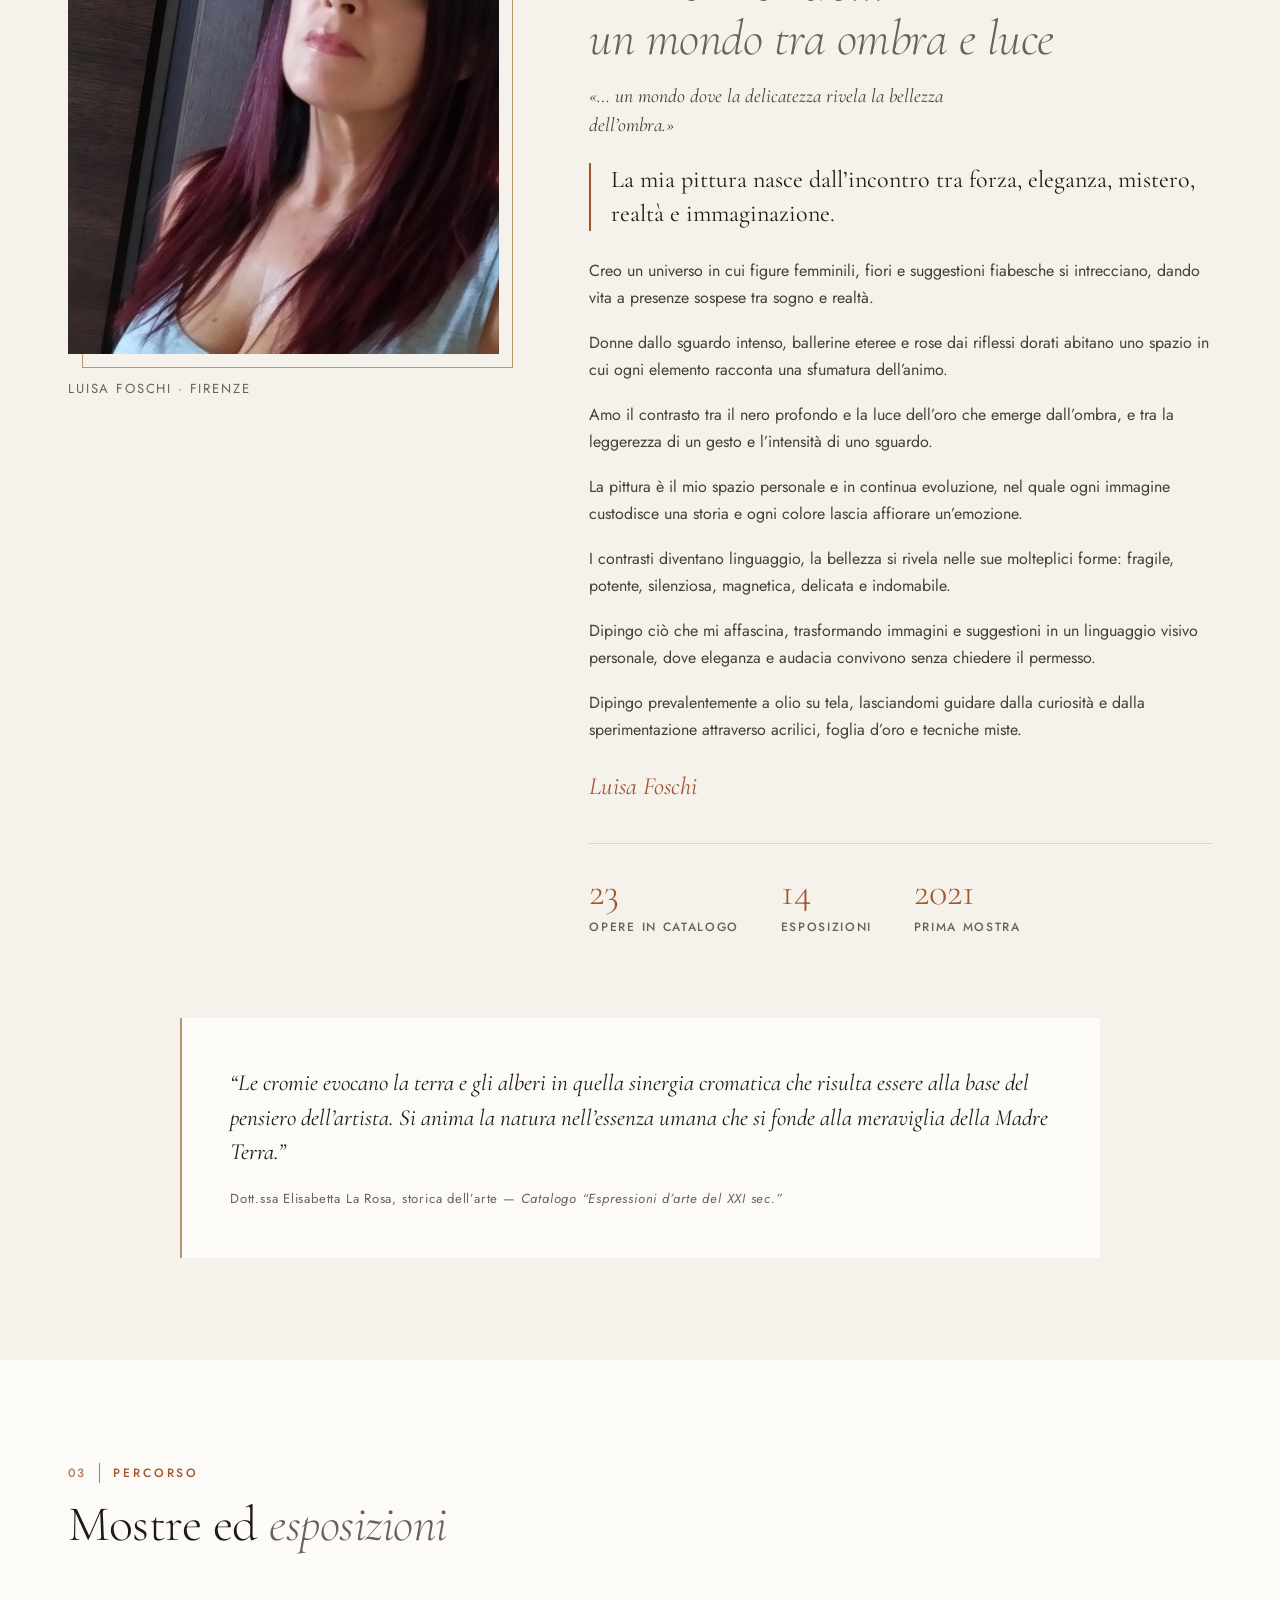
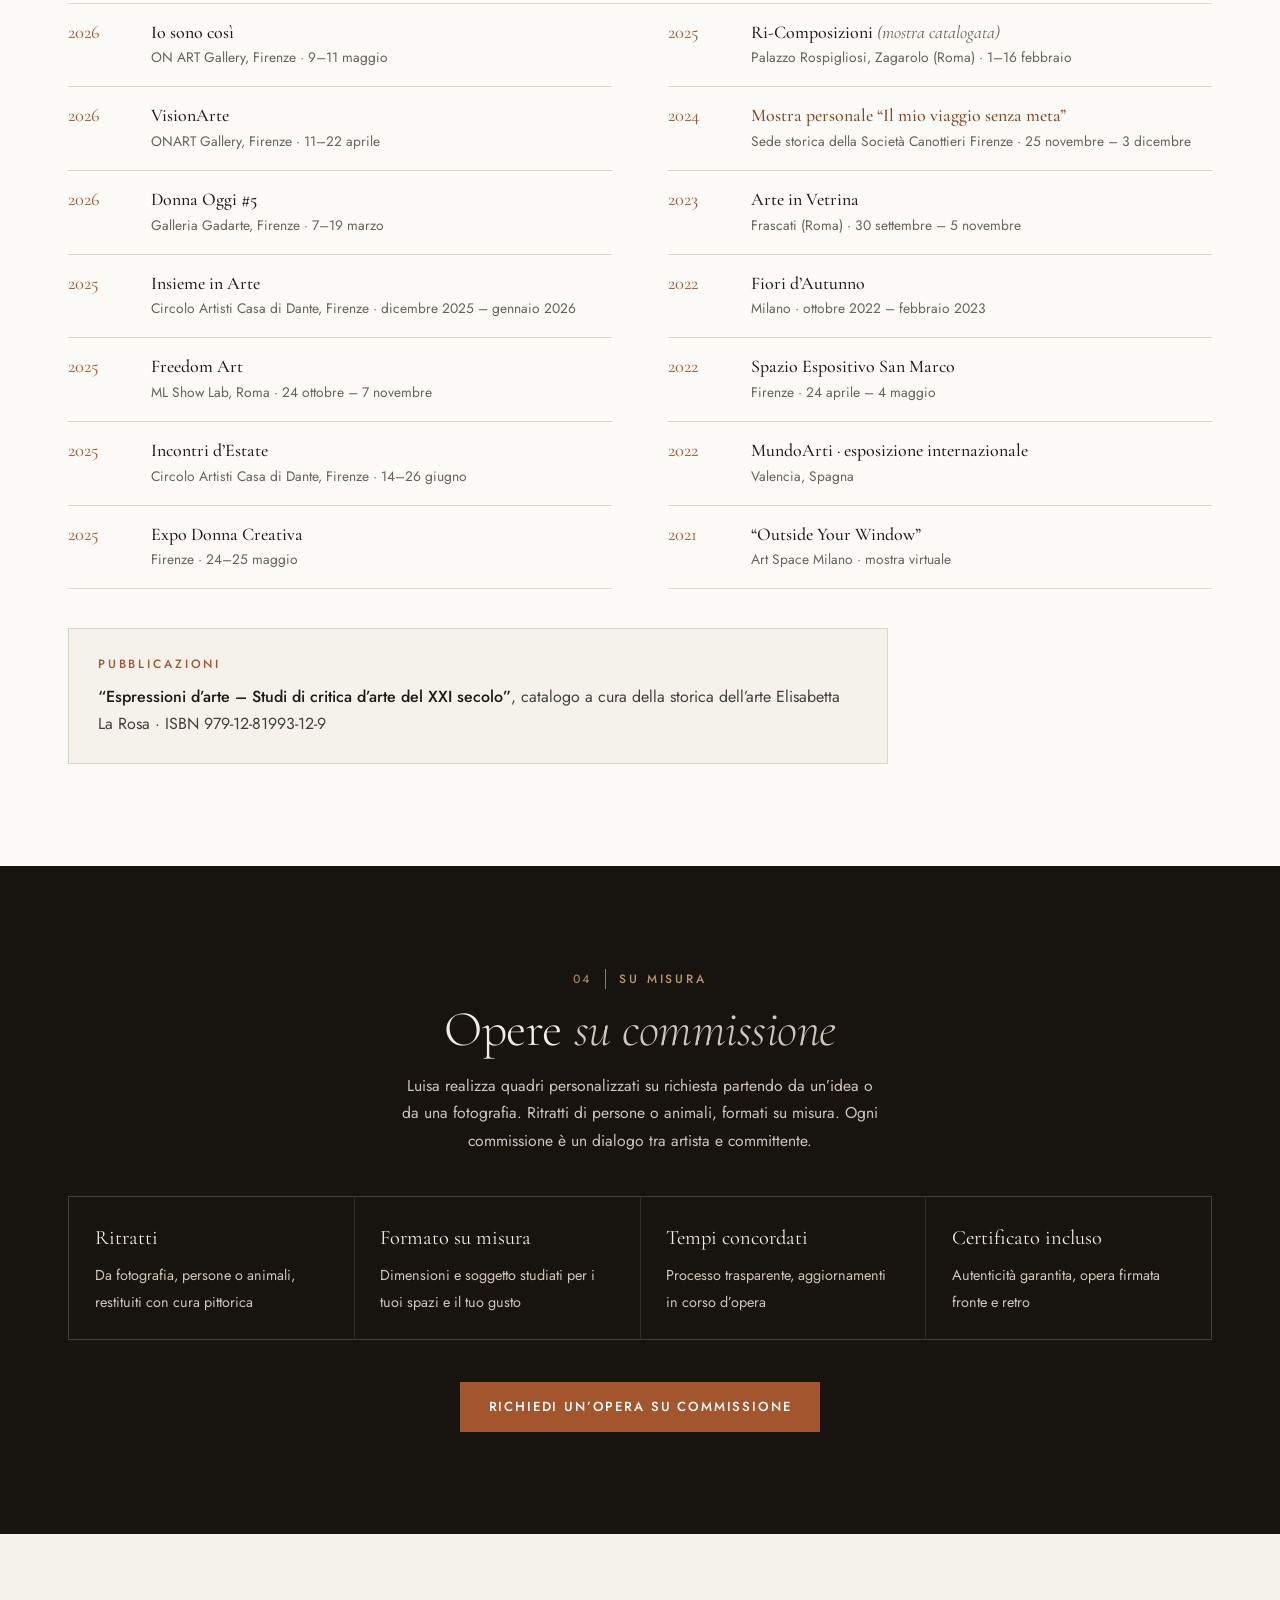
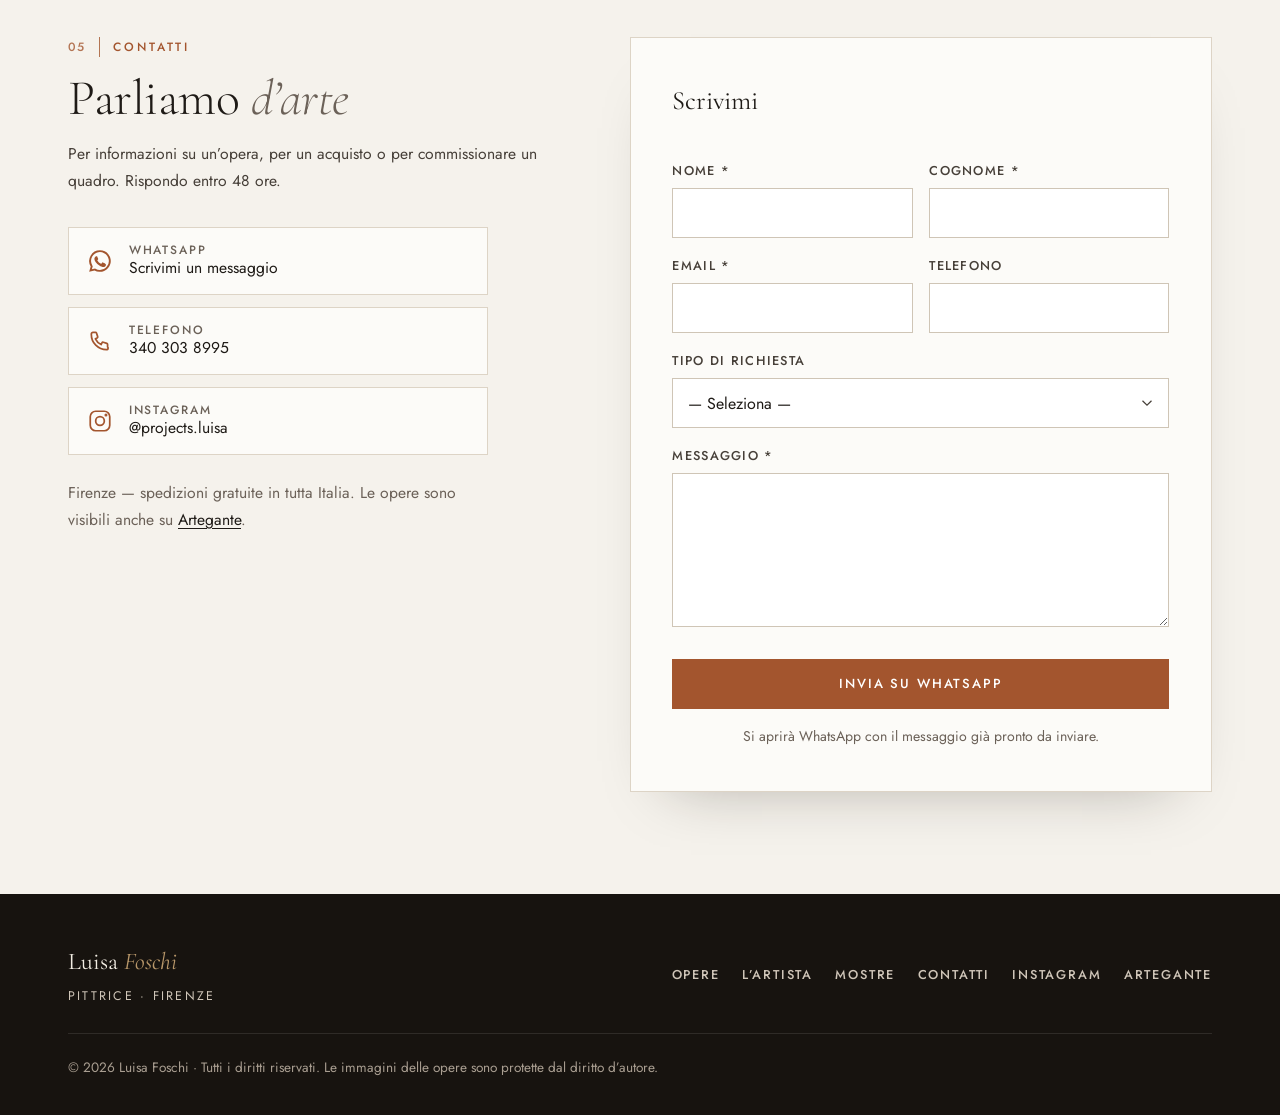
==== commit bf4d8704: "Sola: non disponibile" ====
--- a/index.html
+++ b/index.html
@@ -21,10 +21,10 @@
 <link rel="preconnect" href="https://fonts.gstatic.com" crossorigin>
 <link rel="preload" as="style" href="https://fonts.googleapis.com/css2?family=Cormorant+Garamond:ital,wght@0,300;0,400;0,500;1,300;1,400&family=Jost:wght@400;500&display=swap" onload="this.onload=null;this.rel='stylesheet'">
 <noscript><link rel="stylesheet" href="https://fonts.googleapis.com/css2?family=Cormorant+Garamond:ital,wght@0,300;0,400;0,500;1,300;1,400&family=Jost:wght@400;500&display=swap"></noscript>
-<link rel="stylesheet" href="assets/css/style.css?v=20261024160443">
+<link rel="stylesheet" href="assets/css/style.css?v=20261025121624">
 <script>document.documentElement.classList.add('js')</script>
-<script src="assets/js/opere.js?v=20261024160443" defer></script>
-<script src="assets/js/main.js?v=20261024160443" defer></script>
+<script src="assets/js/opere.js?v=20261025121624" defer></script>
+<script src="assets/js/main.js?v=20261025121624" defer></script>
 <script type="application/ld+json">
 {
   "@context": "https://schema.org",
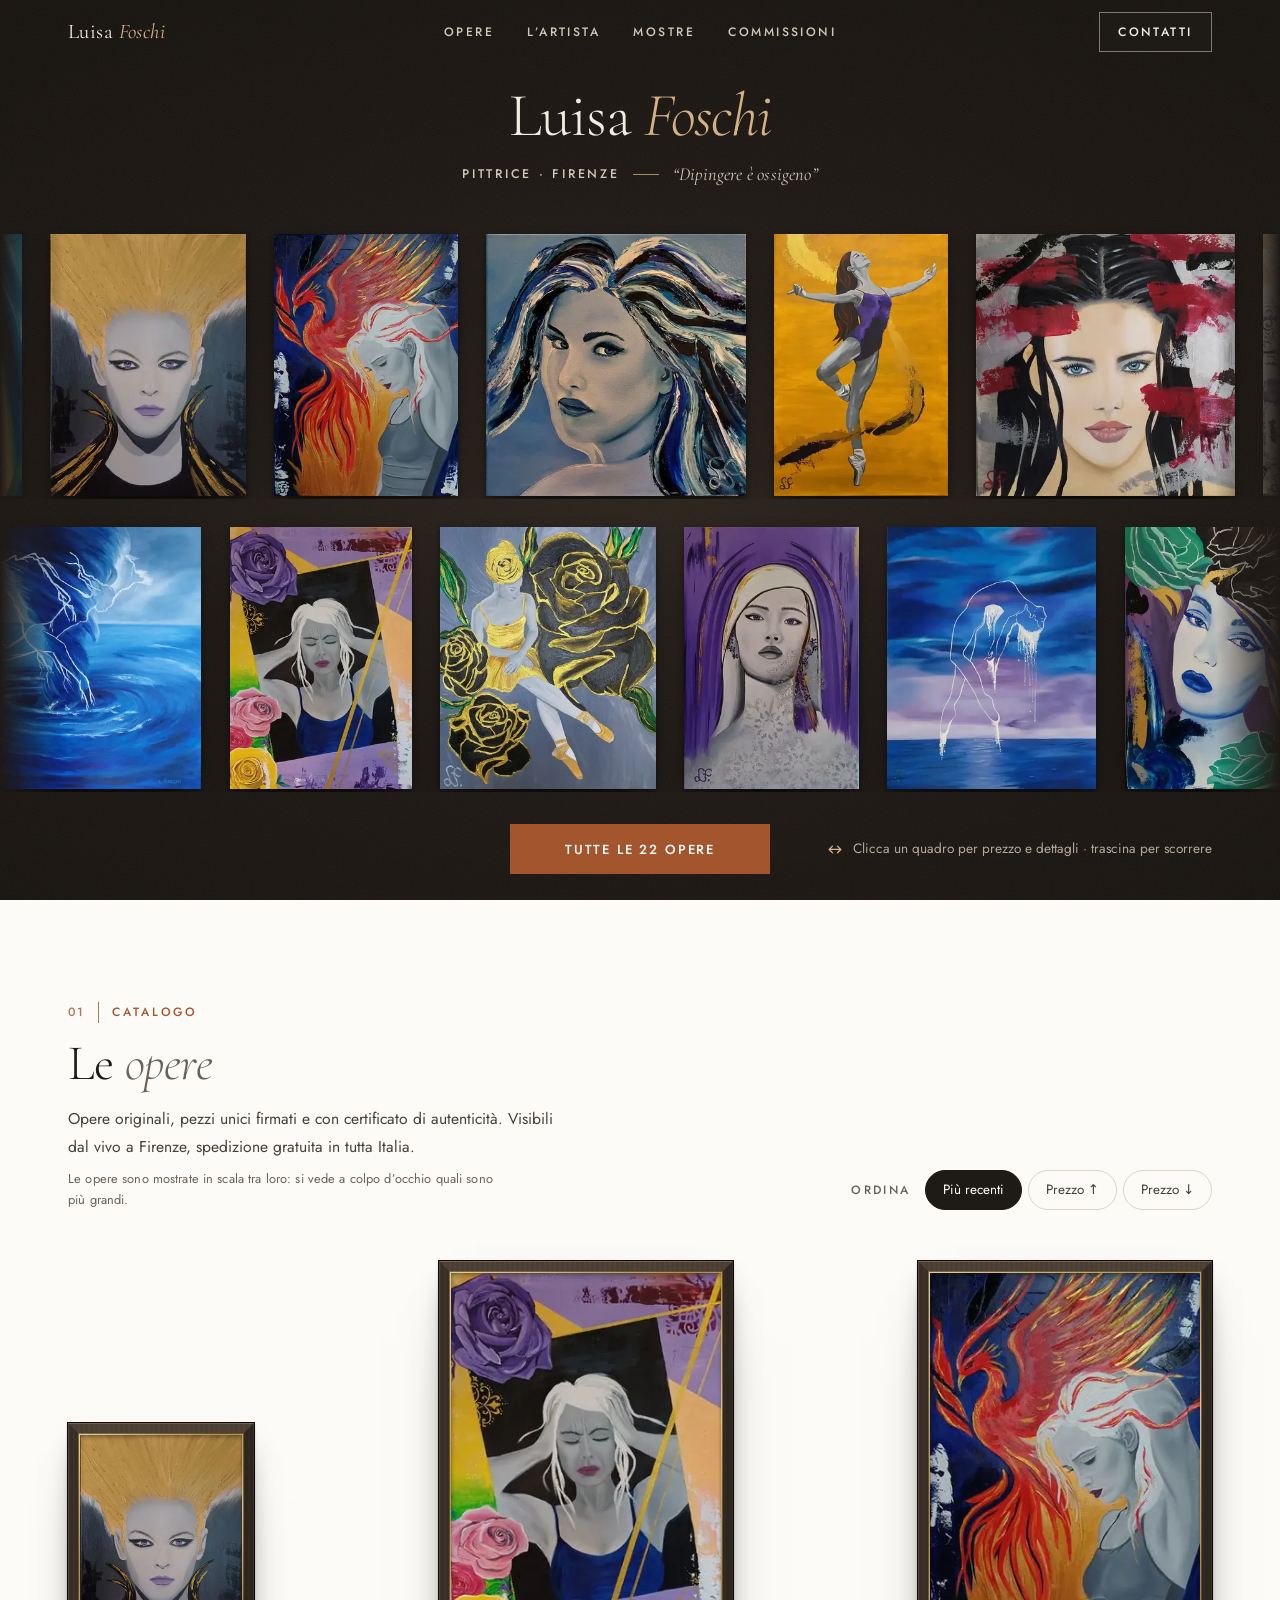
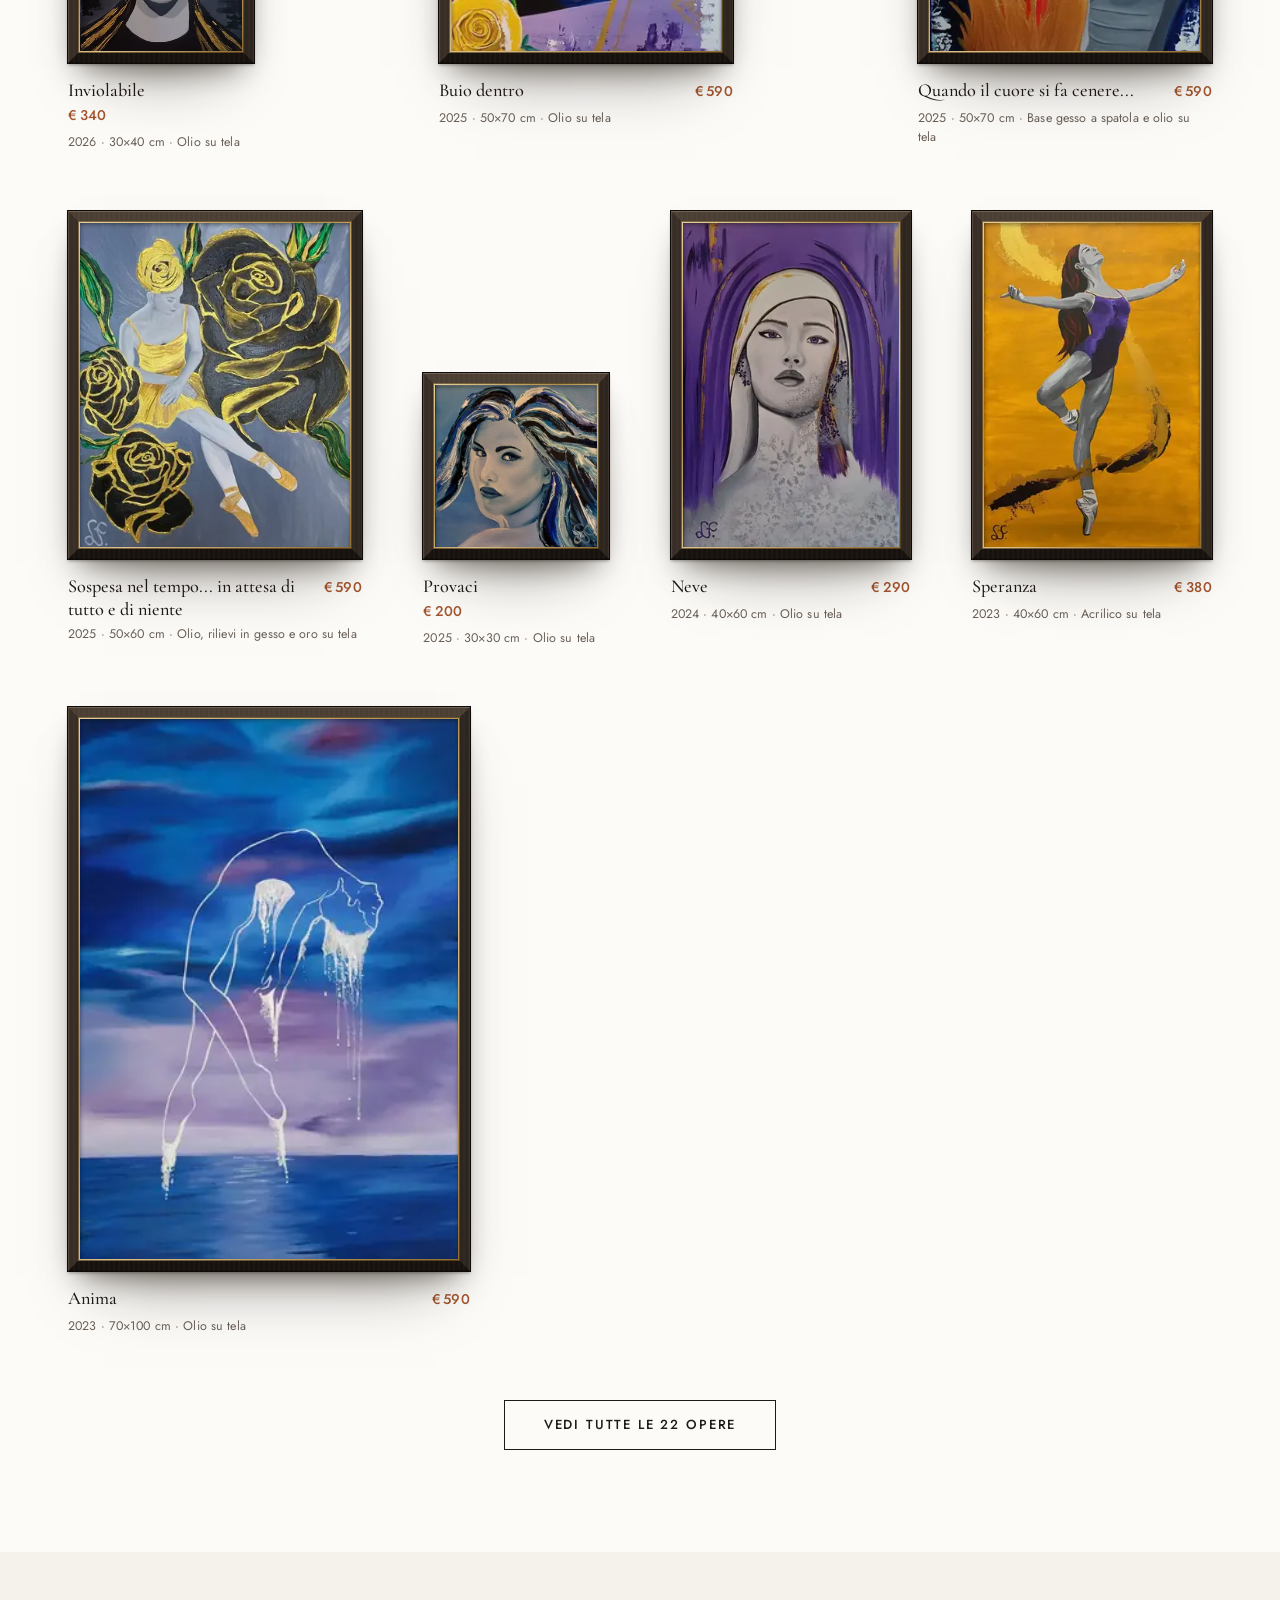
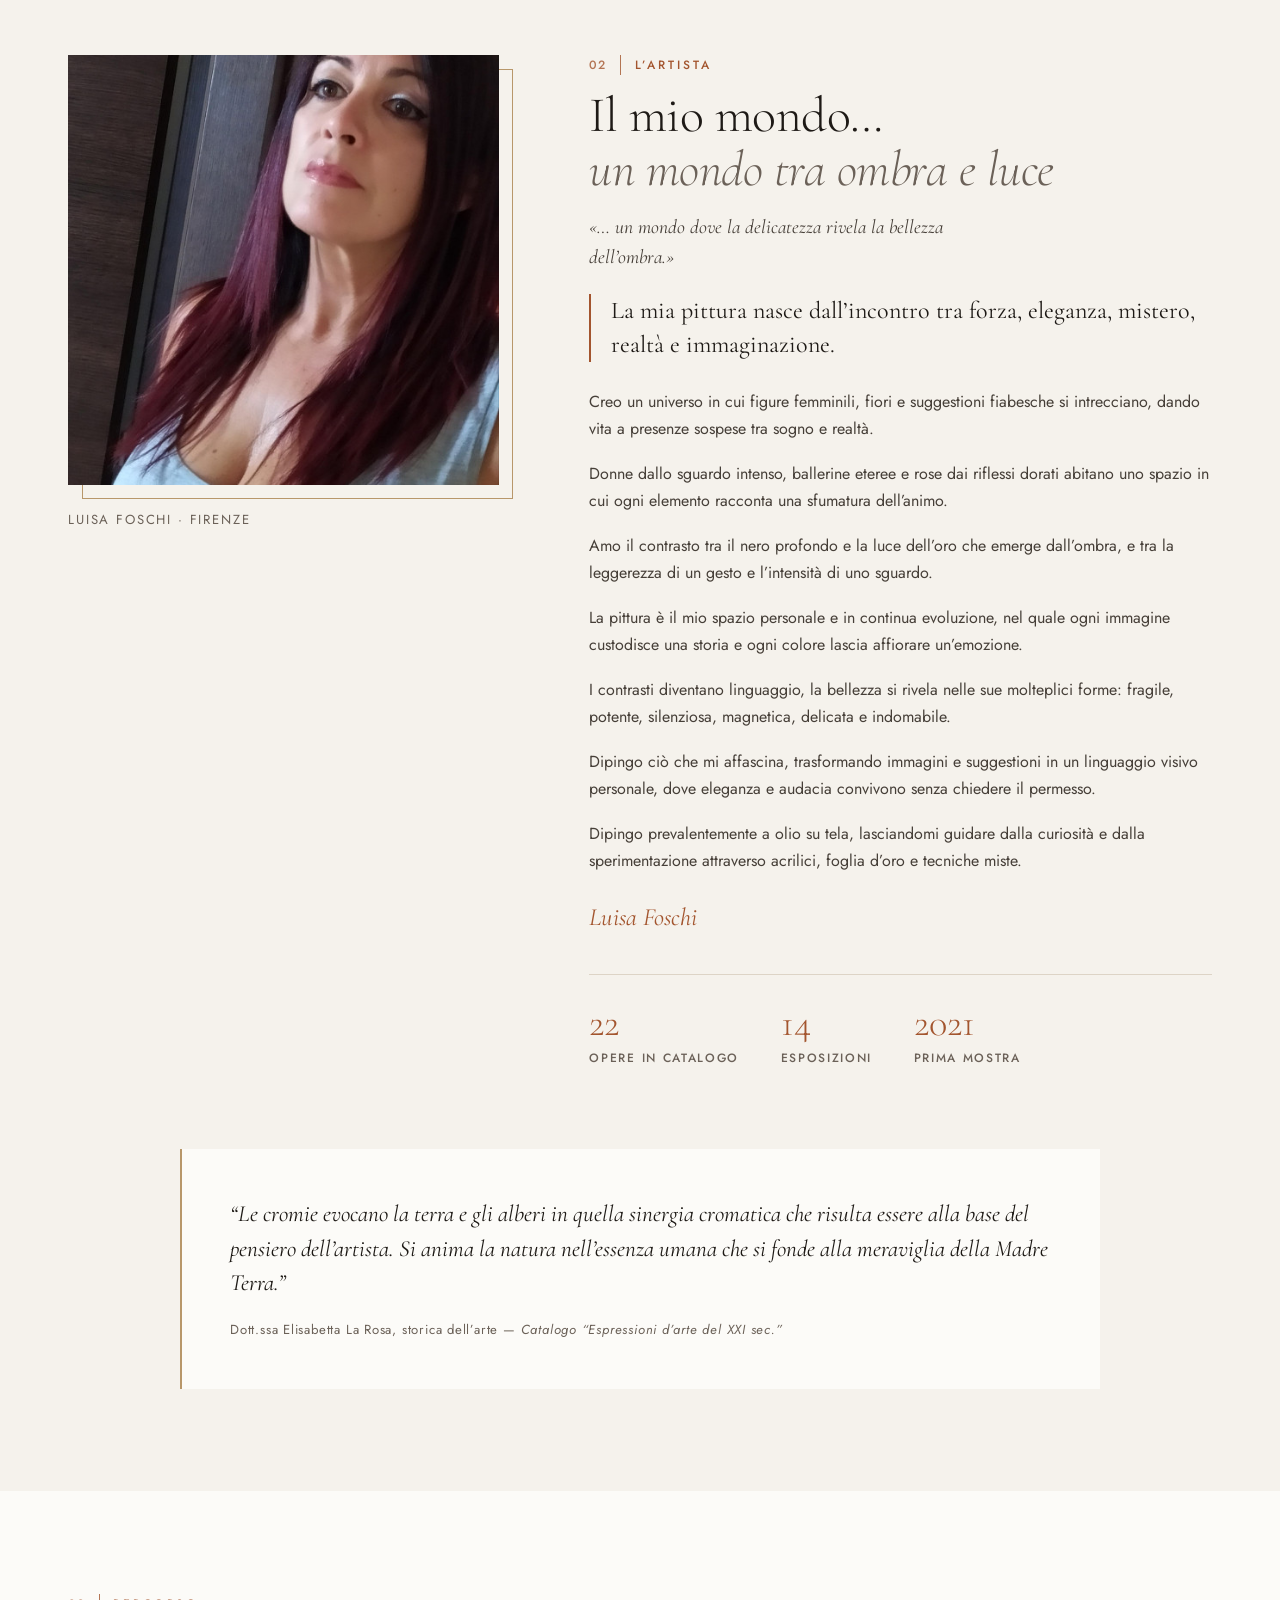
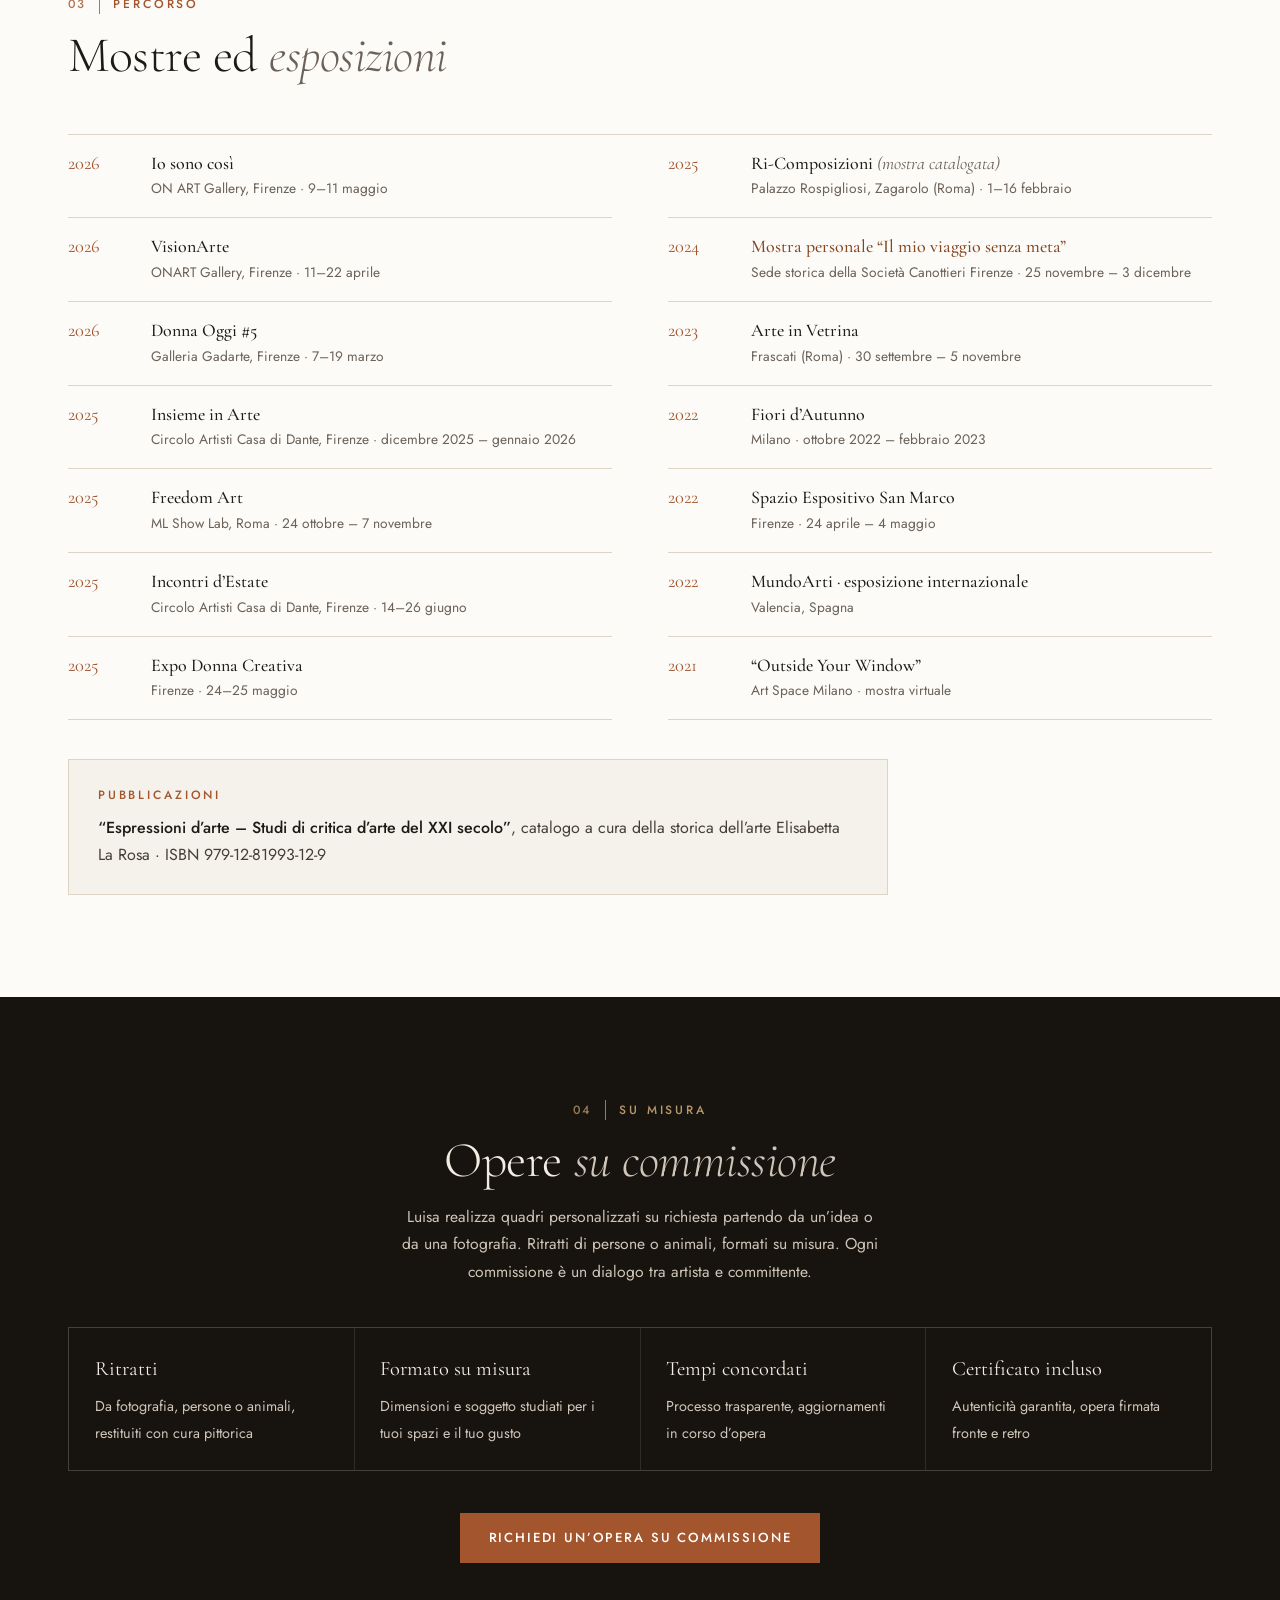
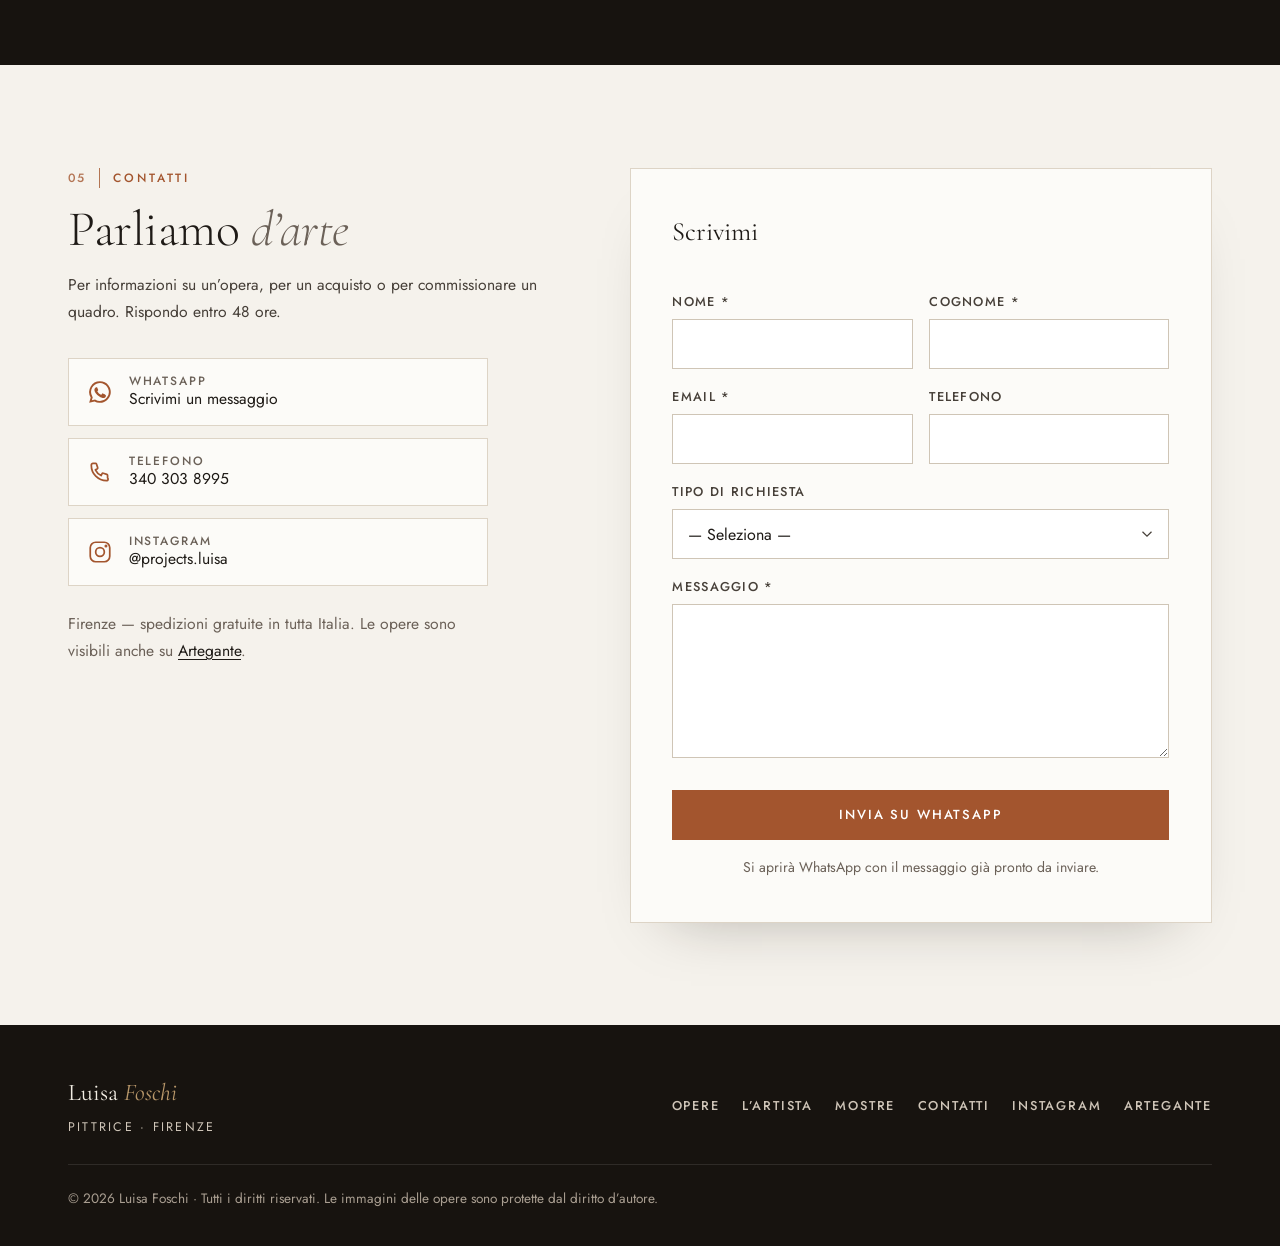
==== commit 510d0011: "Furore nascosto; opere nascoste dal pannello" ====
--- a/index.html
+++ b/index.html
@@ -21,10 +21,10 @@
 <link rel="preconnect" href="https://fonts.gstatic.com" crossorigin>
 <link rel="preload" as="style" href="https://fonts.googleapis.com/css2?family=Cormorant+Garamond:ital,wght@0,300;0,400;0,500;1,300;1,400&family=Jost:wght@400;500&display=swap" onload="this.onload=null;this.rel='stylesheet'">
 <noscript><link rel="stylesheet" href="https://fonts.googleapis.com/css2?family=Cormorant+Garamond:ital,wght@0,300;0,400;0,500;1,300;1,400&family=Jost:wght@400;500&display=swap"></noscript>
-<link rel="stylesheet" href="assets/css/style.css?v=20261025121624">
+<link rel="stylesheet" href="assets/css/style.css?v=20261025123841">
 <script>document.documentElement.classList.add('js')</script>
-<script src="assets/js/opere.js?v=20261025121624" defer></script>
-<script src="assets/js/main.js?v=20261025121624" defer></script>
+<script src="assets/js/opere.js?v=20261025123841" defer></script>
+<script src="assets/js/main.js?v=20261025123841" defer></script>
 <script type="application/ld+json">
 {
   "@context": "https://schema.org",
@@ -86,7 +86,7 @@
   </div>
 
   <div class="hero-foot">
-    <a href="#opere" class="btn btn-solid"><span>Tutte le <span id="heroCount">23</span> opere</span></a>
+    <a href="#opere" class="btn btn-solid"><span>Tutte le <span id="heroCount">22</span> opere</span></a>
     <p class="hero-hint">
       <svg viewBox="0 0 24 24" aria-hidden="true"><path d="M5 12h14M15 8l4 4-4 4M9 8l-4 4 4 4" fill="none" stroke="currentColor" stroke-width="1.5" stroke-linecap="round" stroke-linejoin="round"/></svg>
       <span class="hint-touch">Tocca un quadro per prezzo e dettagli</span>
@@ -151,7 +151,7 @@
       <p class="about-sign" aria-hidden="true">Luisa Foschi</p>
 
       <dl class="stats">
-        <div><dt>Opere in catalogo</dt><dd id="statOpere">23</dd></div>
+        <div><dt>Opere in catalogo</dt><dd id="statOpere">22</dd></div>
         <div><dt>Esposizioni</dt><dd id="statMostre">14</dd></div>
         <div><dt>Prima mostra</dt><dd>2021</dd></div>
       </dl>
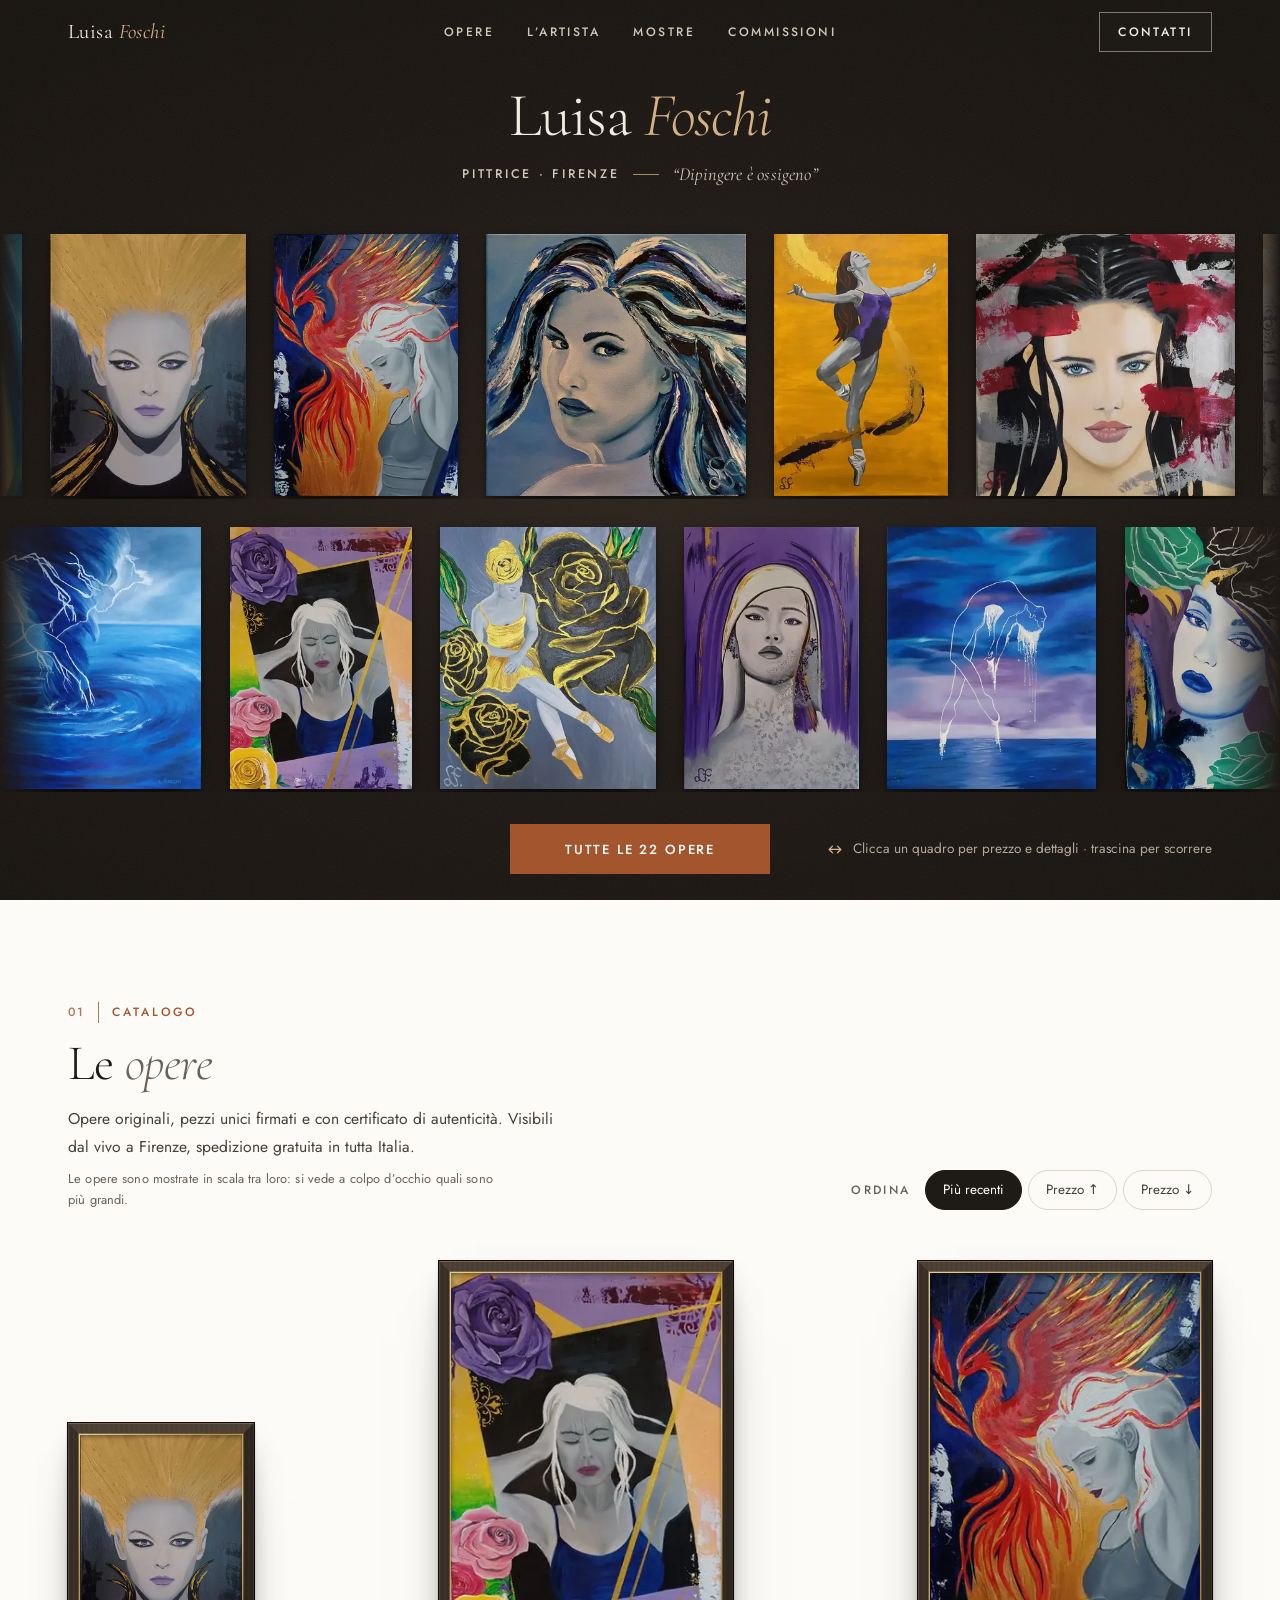
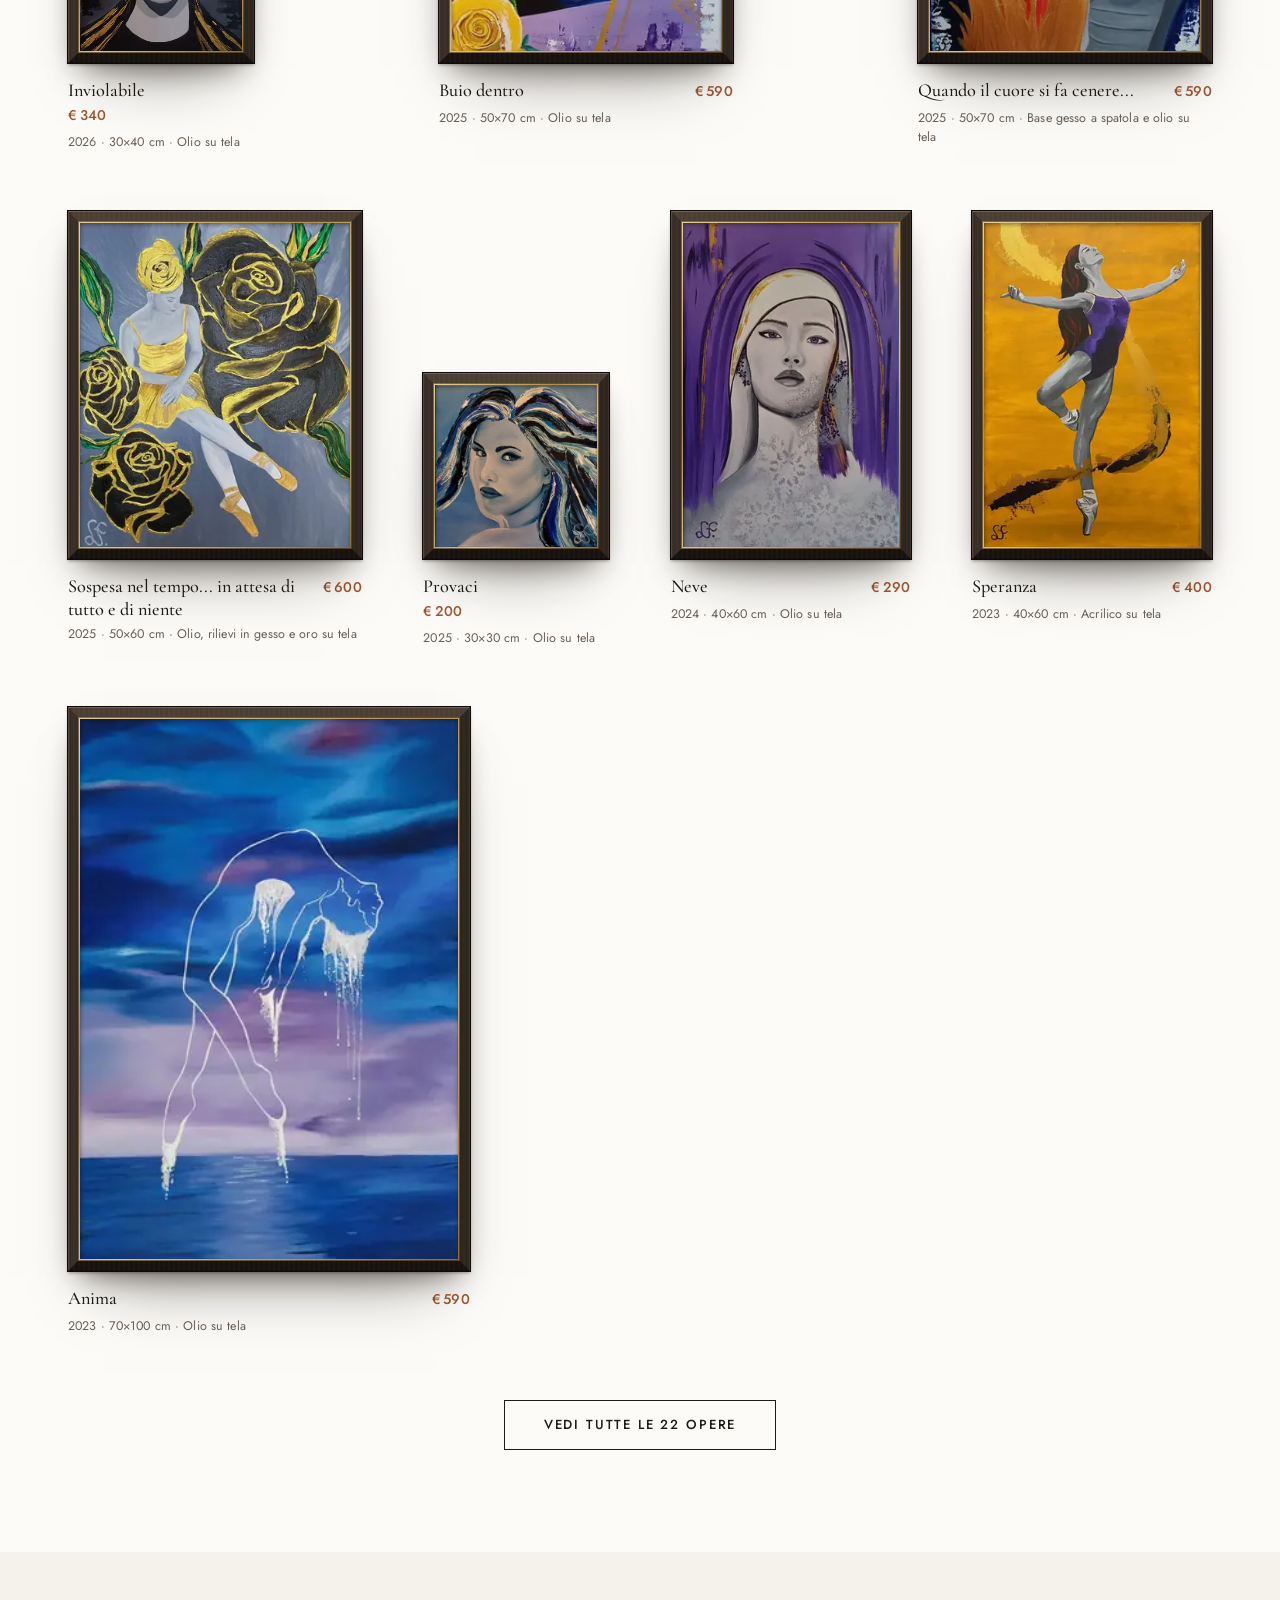
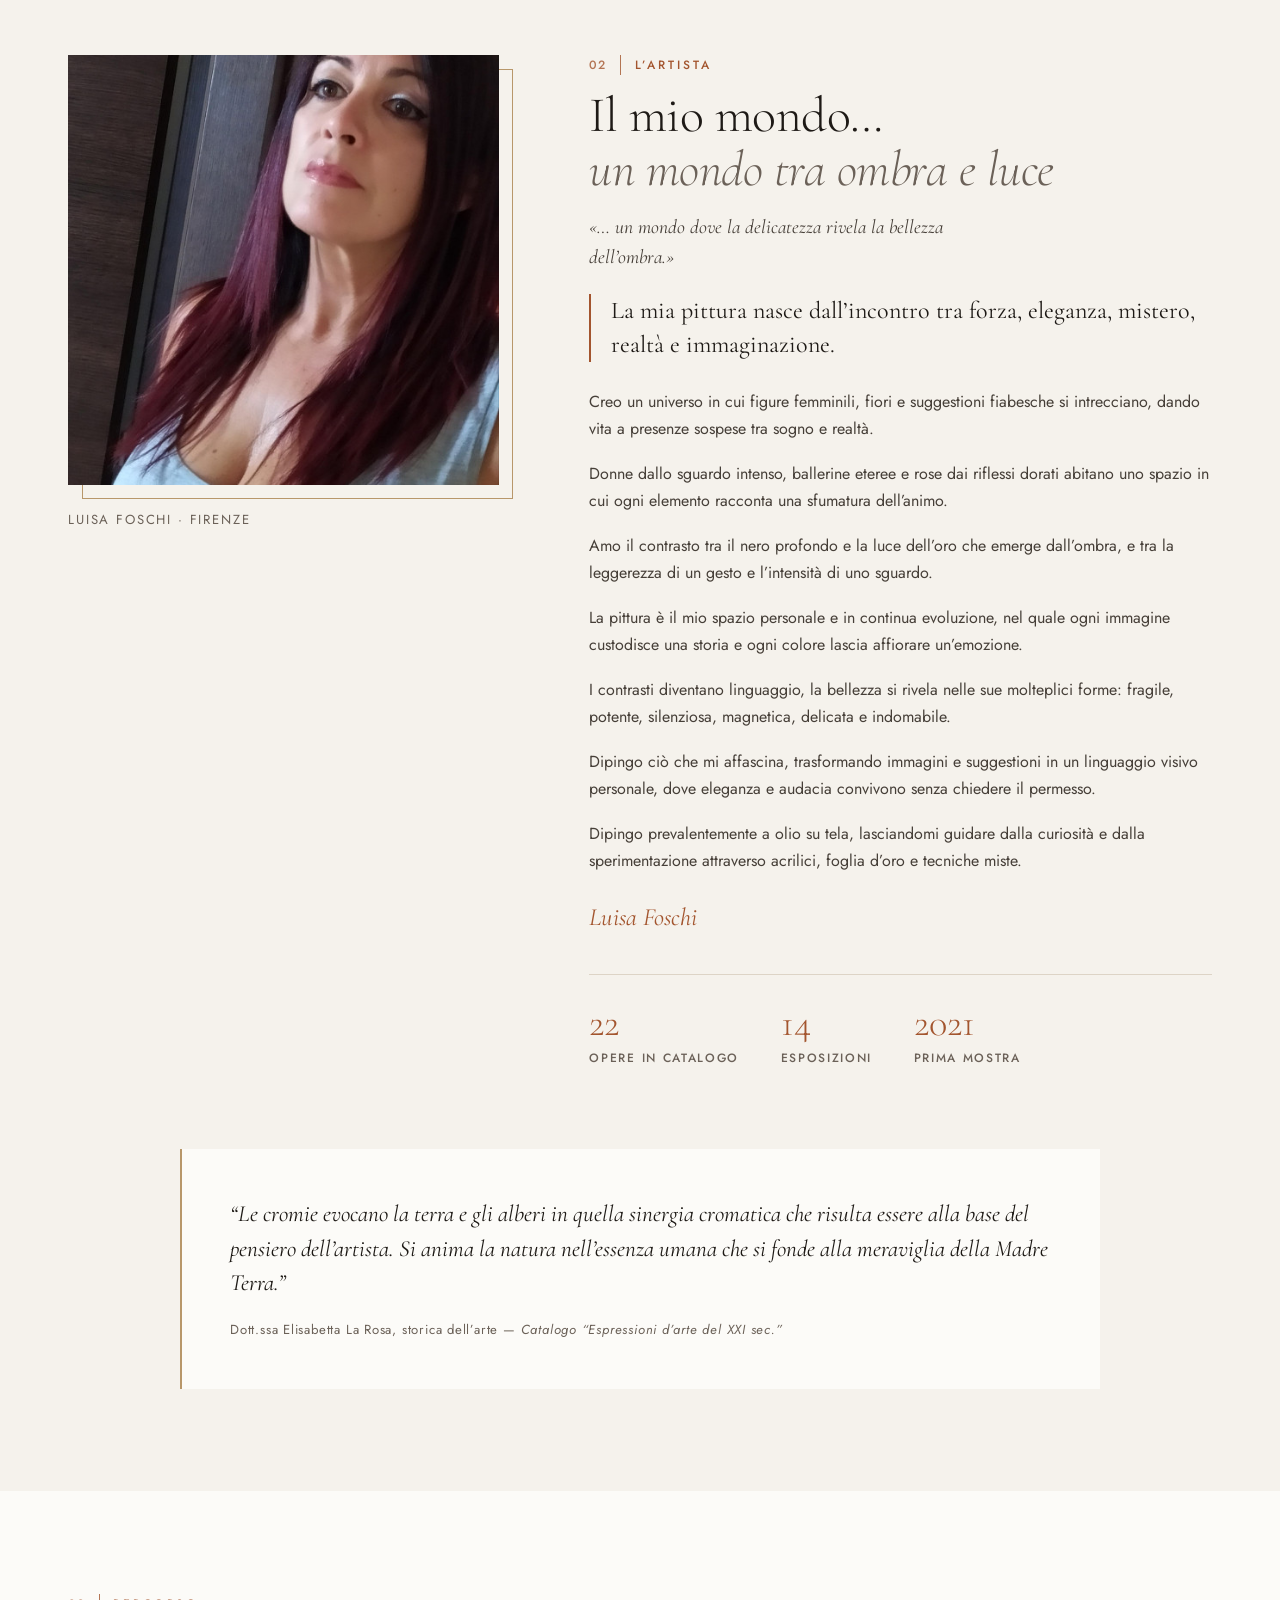
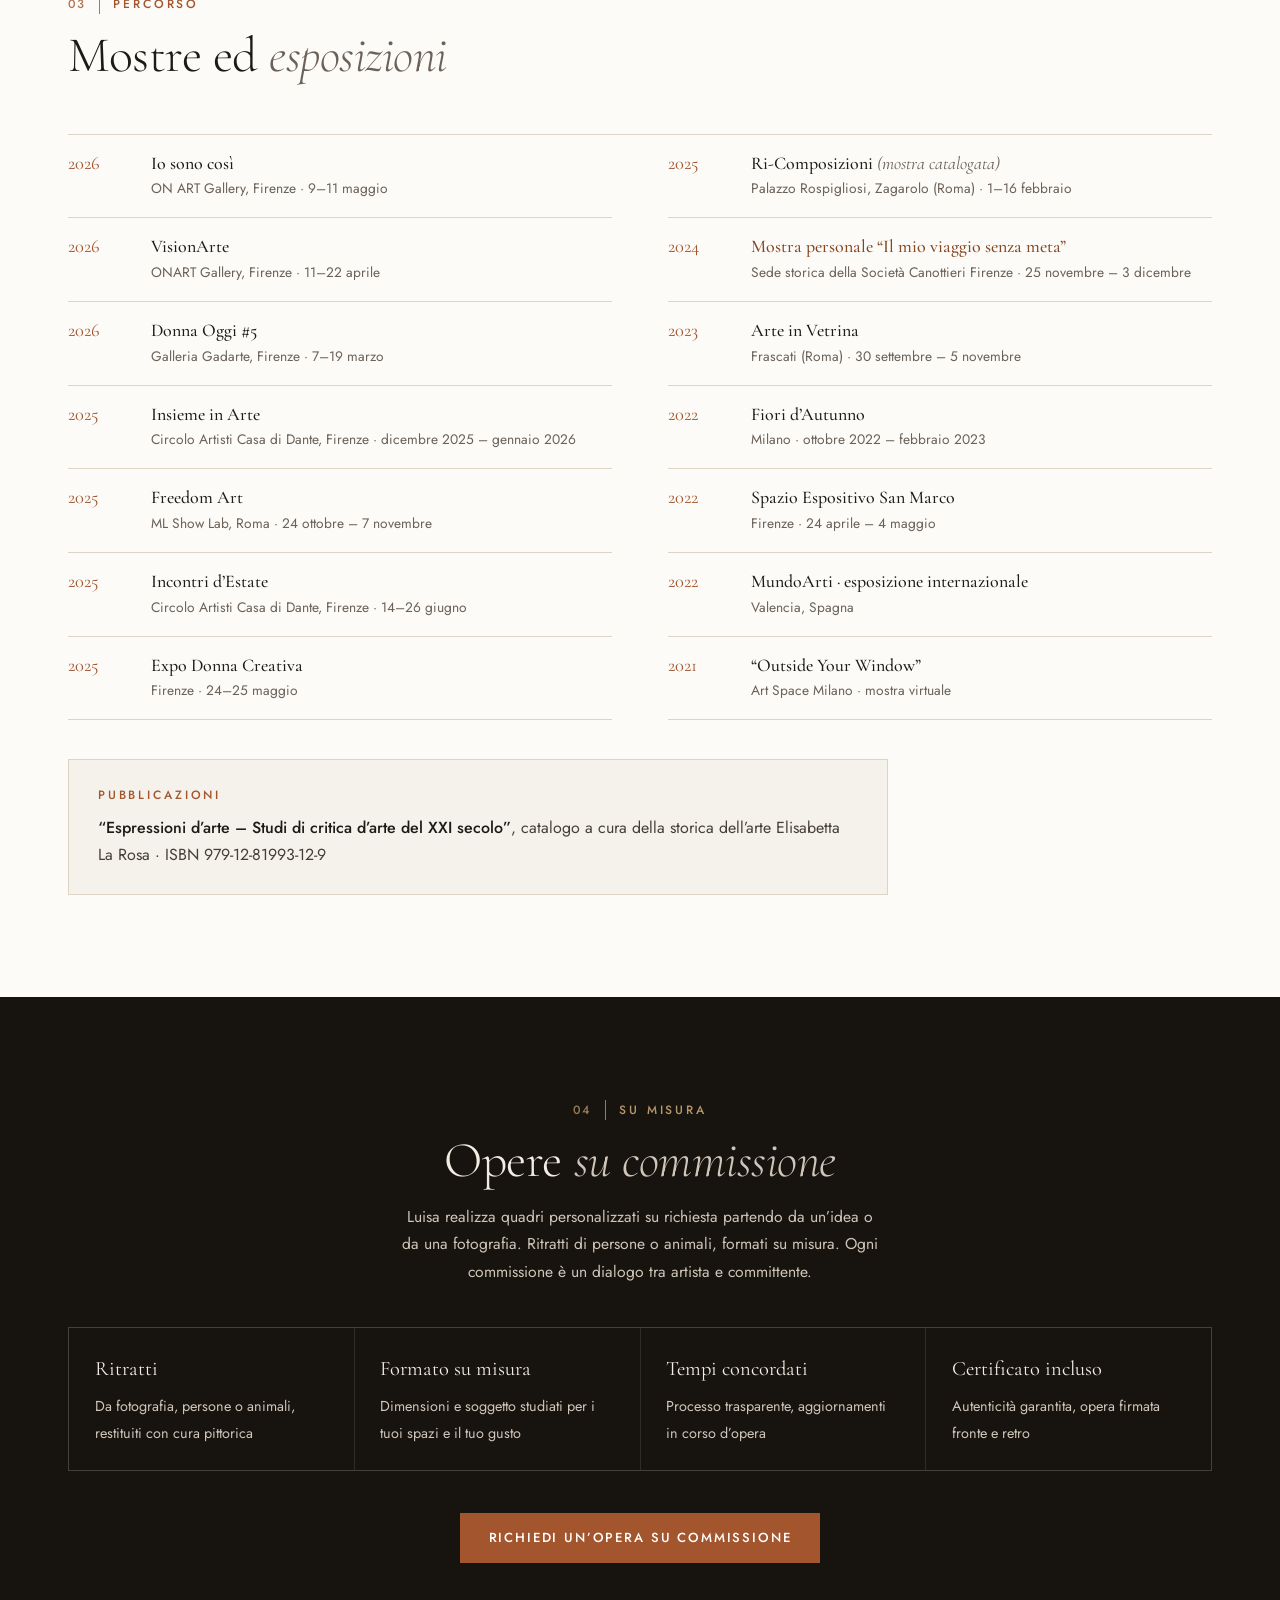
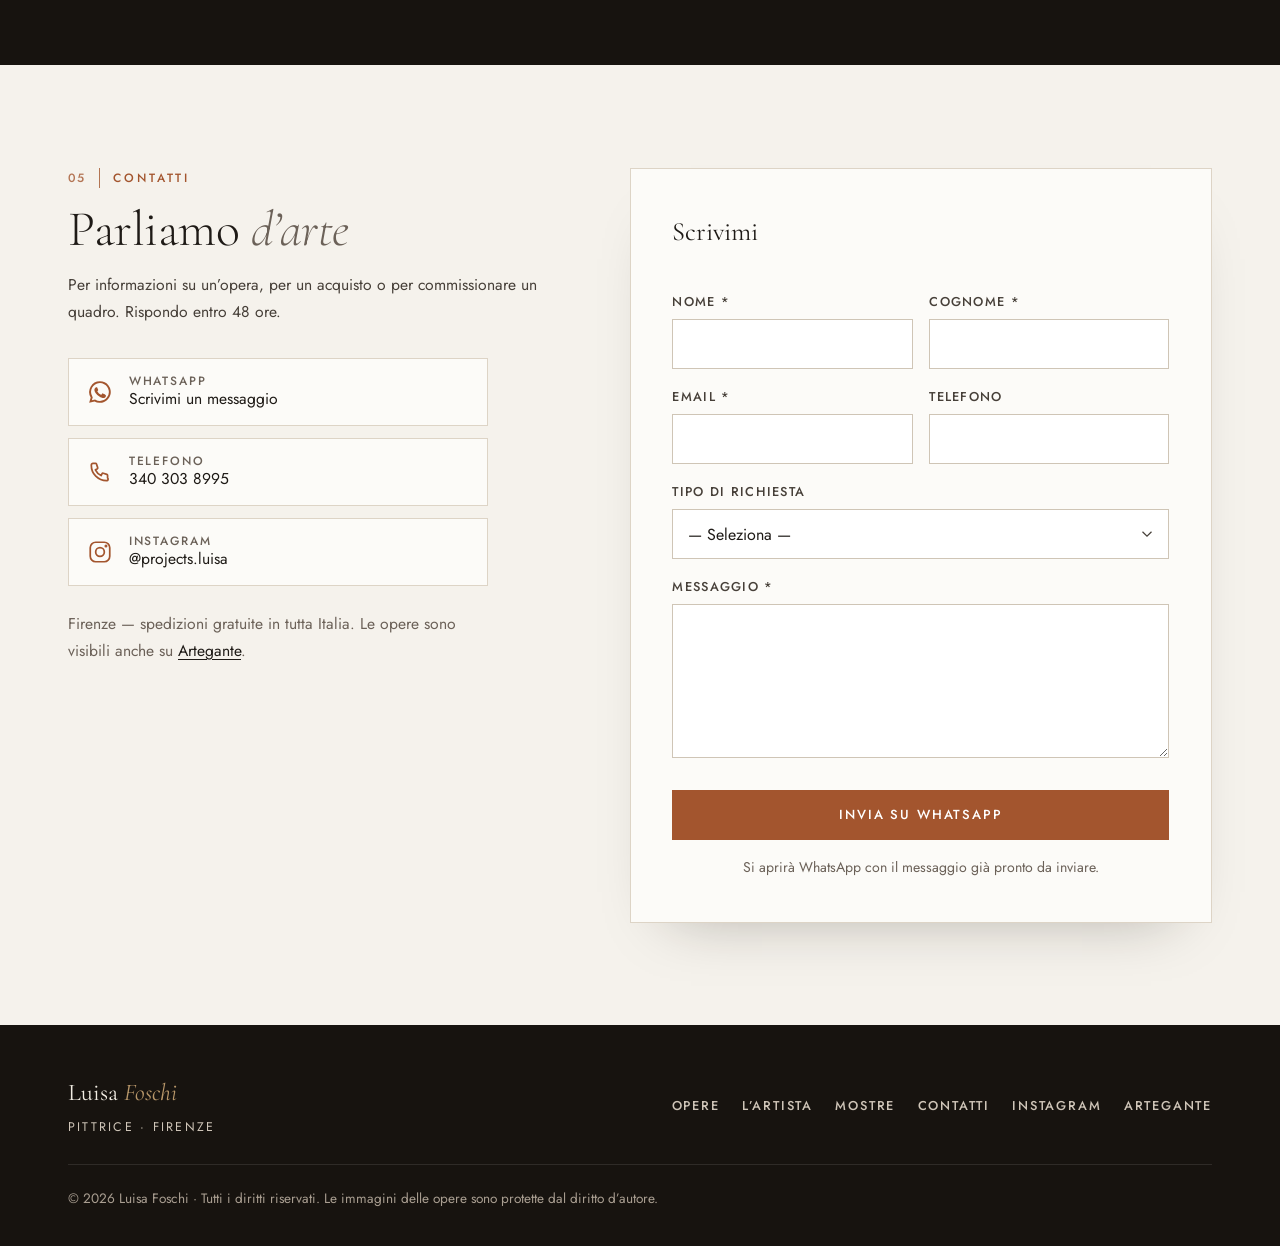
==== commit 3aa3b58f: "Aggiornamento opere dal pannello" ====
--- a/index.html
+++ b/index.html
@@ -21,10 +21,10 @@
 <link rel="preconnect" href="https://fonts.gstatic.com" crossorigin>
 <link rel="preload" as="style" href="https://fonts.googleapis.com/css2?family=Cormorant+Garamond:ital,wght@0,300;0,400;0,500;1,300;1,400&family=Jost:wght@400;500&display=swap" onload="this.onload=null;this.rel='stylesheet'">
 <noscript><link rel="stylesheet" href="https://fonts.googleapis.com/css2?family=Cormorant+Garamond:ital,wght@0,300;0,400;0,500;1,300;1,400&family=Jost:wght@400;500&display=swap"></noscript>
-<link rel="stylesheet" href="assets/css/style.css?v=20261025123841">
+<link rel="stylesheet" href="assets/css/style.css?v=20261108103225">
 <script>document.documentElement.classList.add('js')</script>
-<script src="assets/js/opere.js?v=20261025123841" defer></script>
-<script src="assets/js/main.js?v=20261025123841" defer></script>
+<script src="assets/js/opere.js?v=20261108103225" defer></script>
+<script src="assets/js/main.js?v=20261108103225" defer></script>
 <script type="application/ld+json">
 {
   "@context": "https://schema.org",
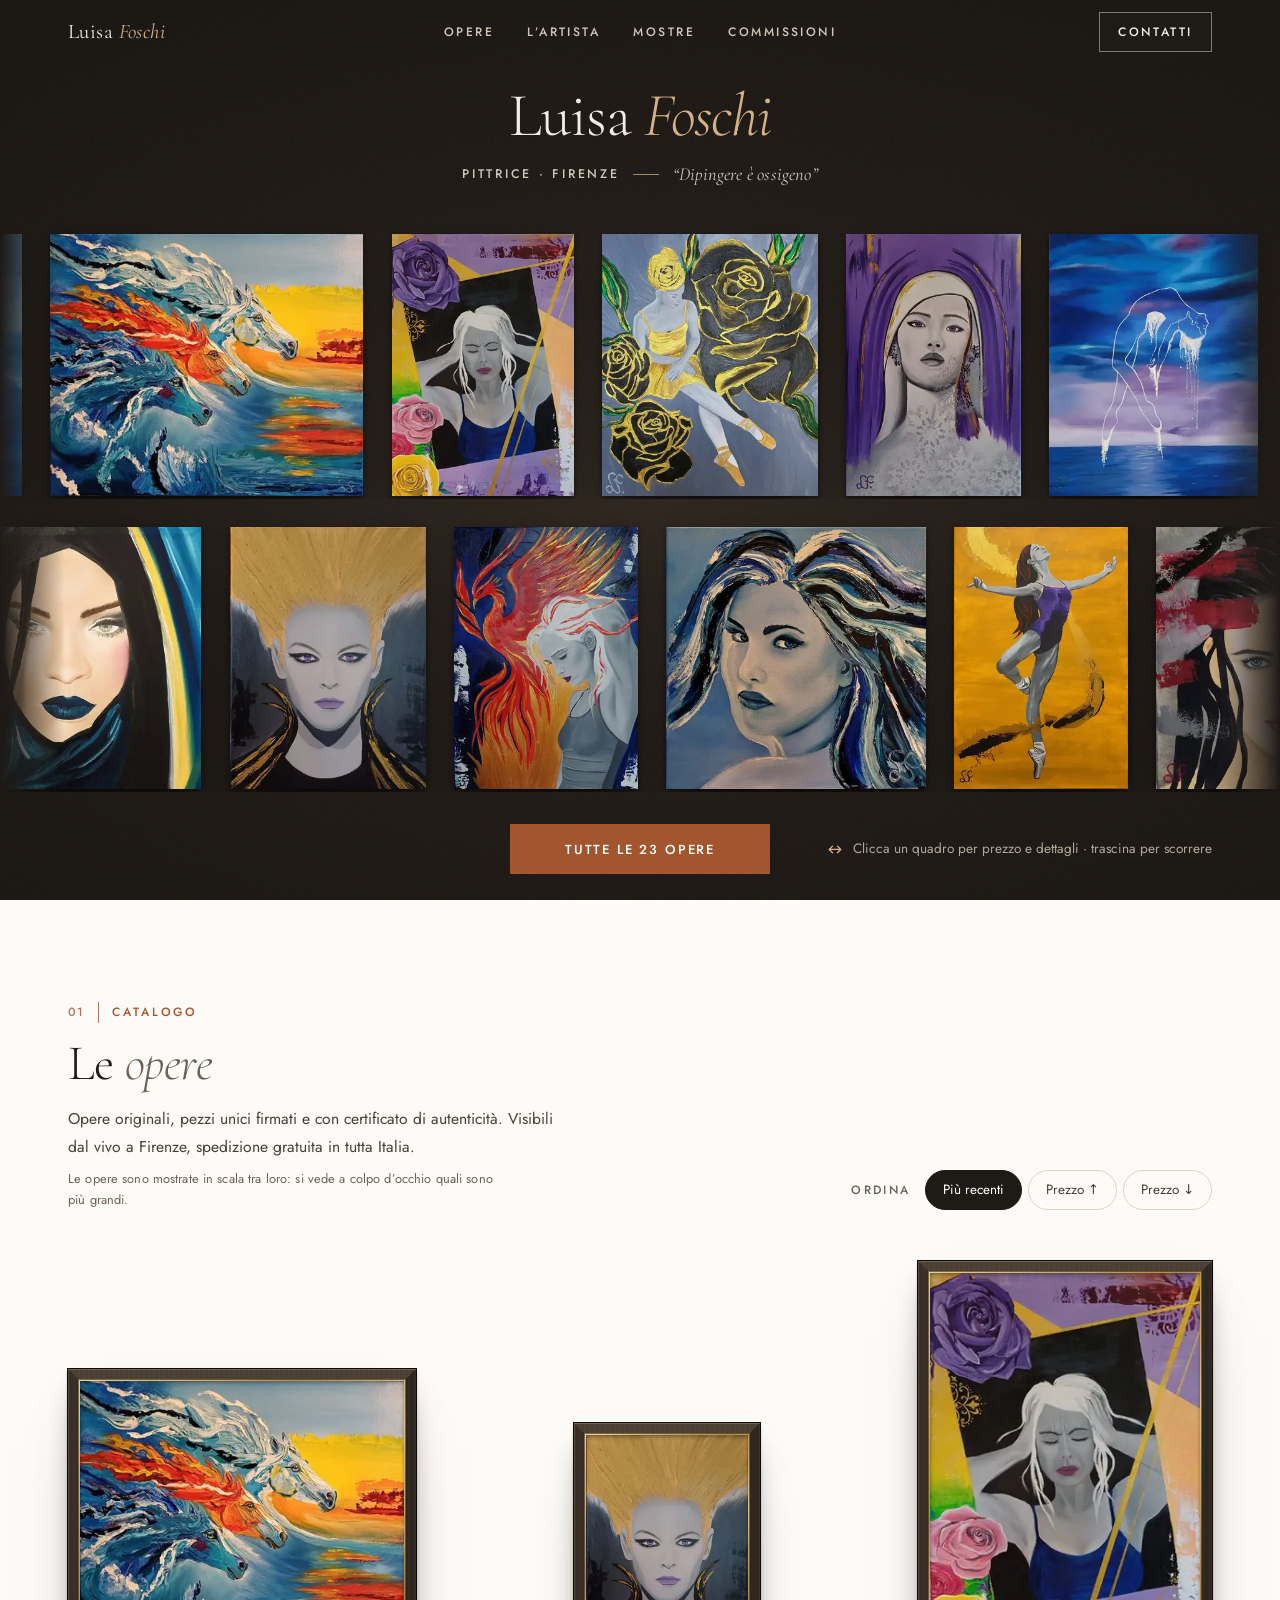
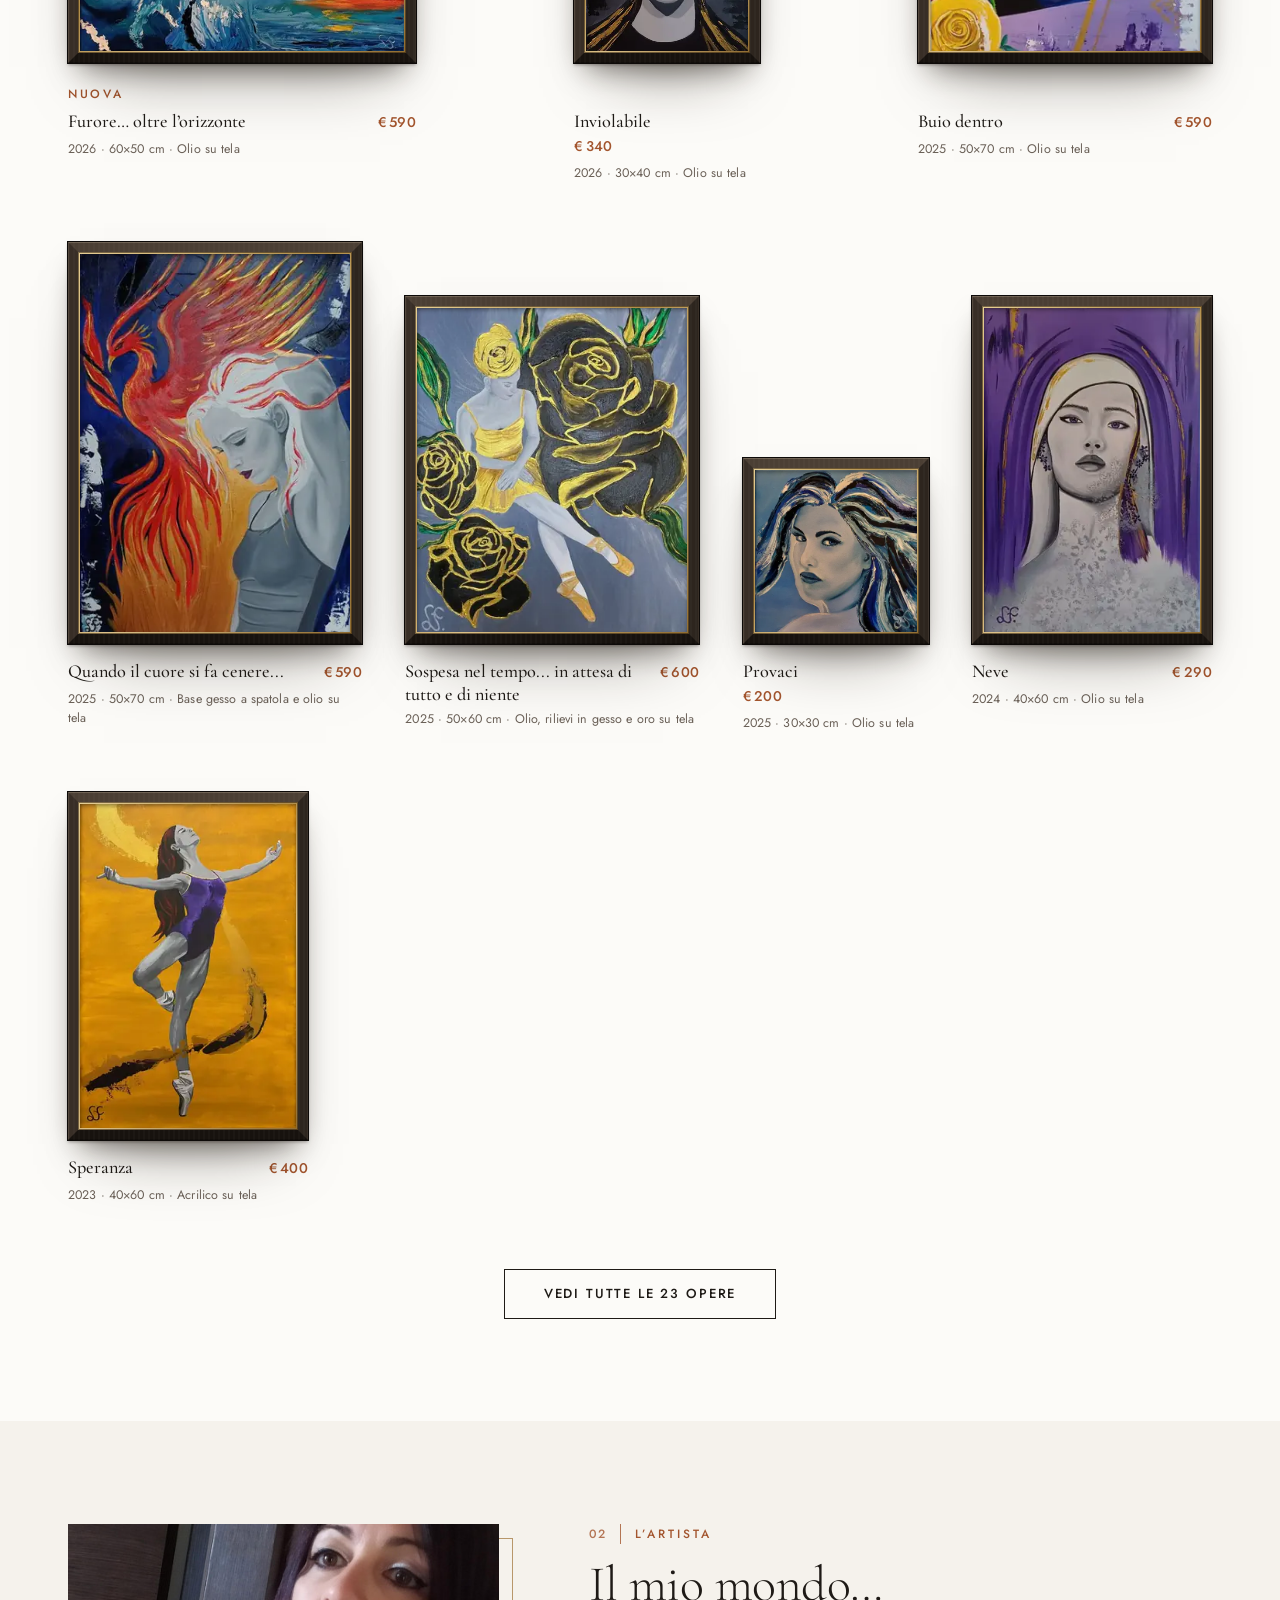
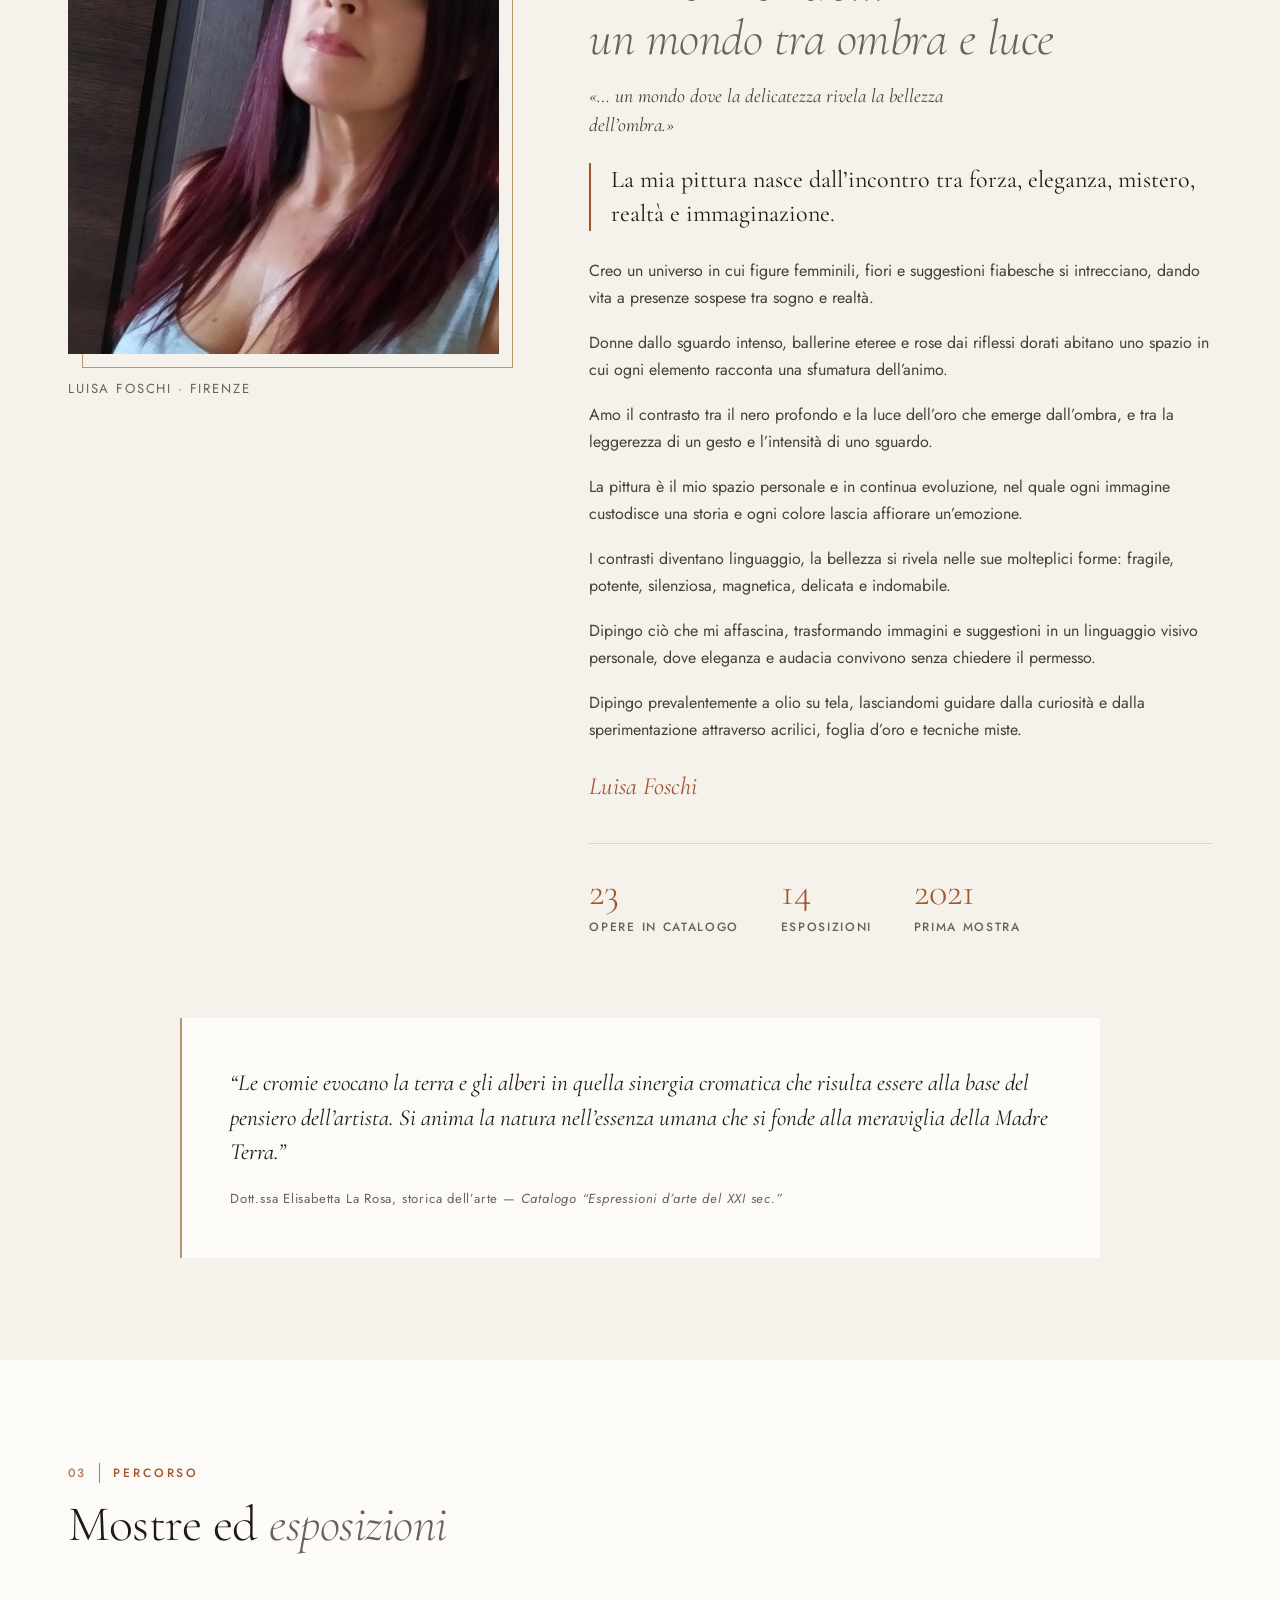
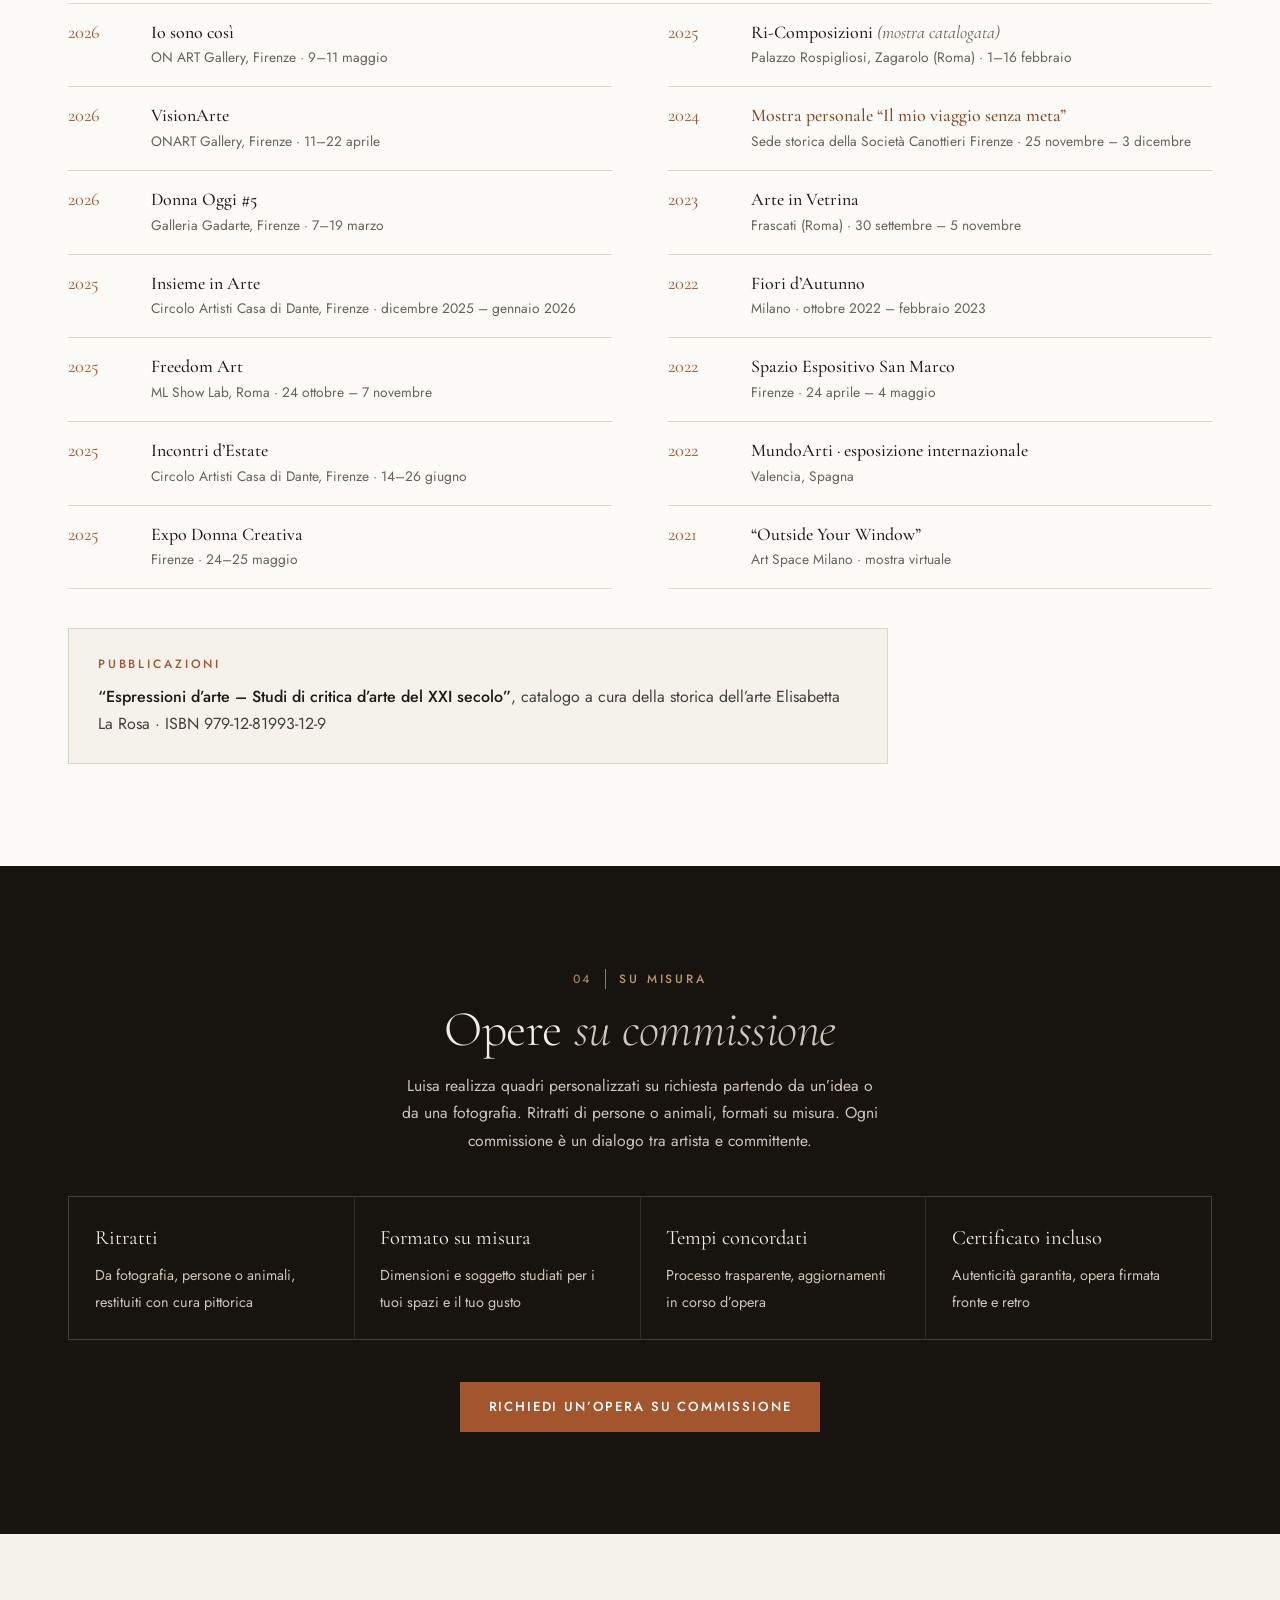
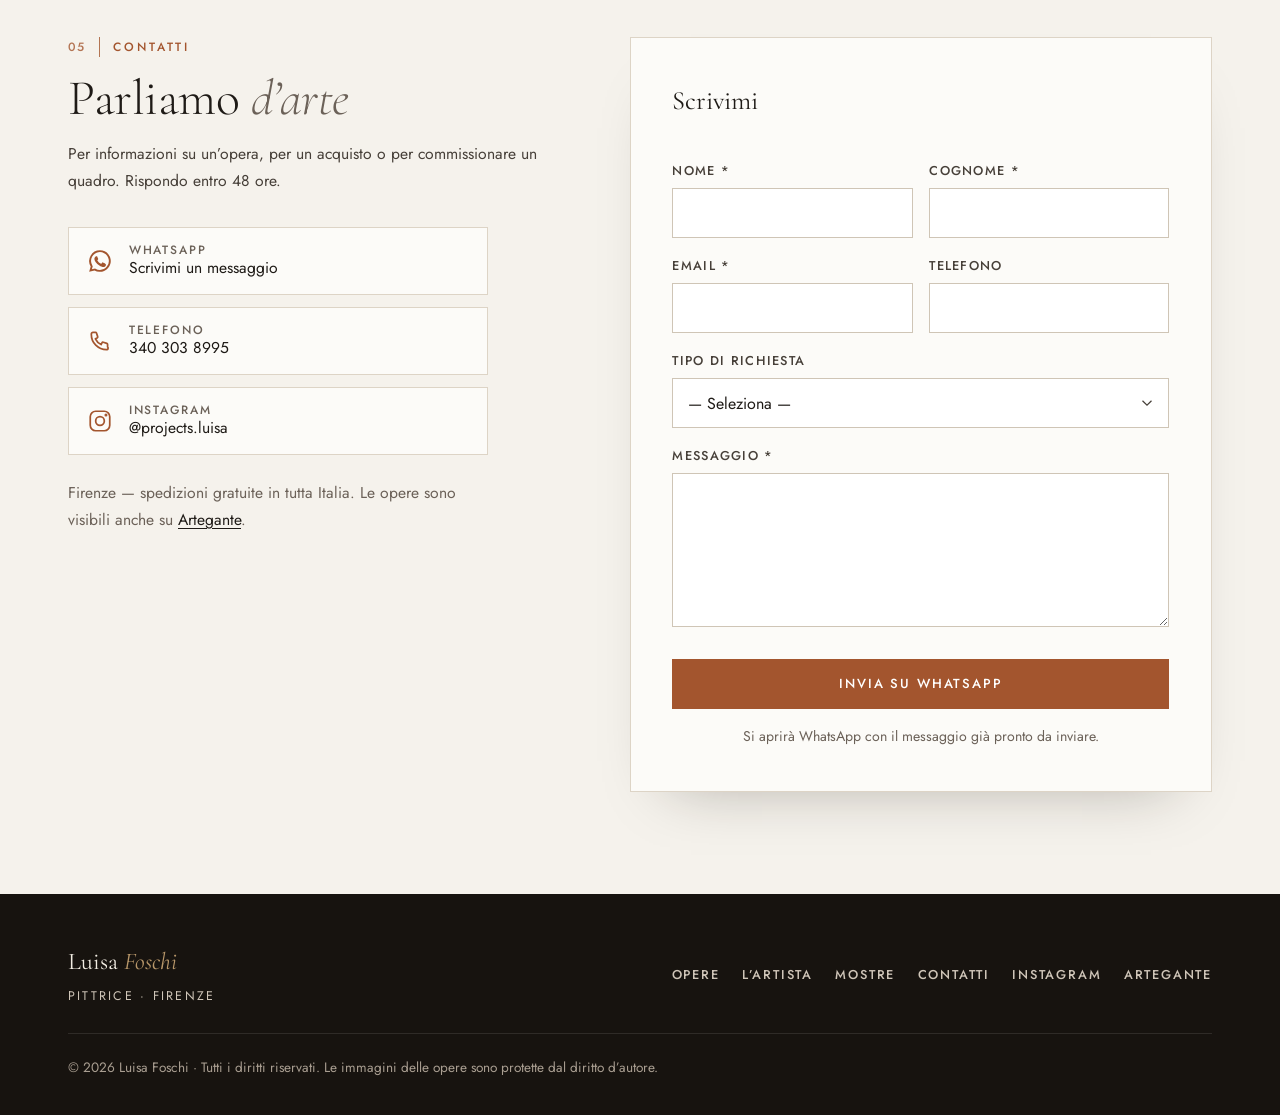
==== commit cf1d266e: "Aggiornamento opere dal pannello" ====
--- a/index.html
+++ b/index.html
@@ -21,10 +21,10 @@
 <link rel="preconnect" href="https://fonts.gstatic.com" crossorigin>
 <link rel="preload" as="style" href="https://fonts.googleapis.com/css2?family=Cormorant+Garamond:ital,wght@0,300;0,400;0,500;1,300;1,400&family=Jost:wght@400;500&display=swap" onload="this.onload=null;this.rel='stylesheet'">
 <noscript><link rel="stylesheet" href="https://fonts.googleapis.com/css2?family=Cormorant+Garamond:ital,wght@0,300;0,400;0,500;1,300;1,400&family=Jost:wght@400;500&display=swap"></noscript>
-<link rel="stylesheet" href="assets/css/style.css?v=20261108103225">
+<link rel="stylesheet" href="assets/css/style.css?v=20261118123738">
 <script>document.documentElement.classList.add('js')</script>
-<script src="assets/js/opere.js?v=20261108103225" defer></script>
-<script src="assets/js/main.js?v=20261108103225" defer></script>
+<script src="assets/js/opere.js?v=20261118123738" defer></script>
+<script src="assets/js/main.js?v=20261118123738" defer></script>
 <script type="application/ld+json">
 {
   "@context": "https://schema.org",
@@ -86,7 +86,7 @@
   </div>
 
   <div class="hero-foot">
-    <a href="#opere" class="btn btn-solid"><span>Tutte le <span id="heroCount">22</span> opere</span></a>
+    <a href="#opere" class="btn btn-solid"><span>Tutte le <span id="heroCount">23</span> opere</span></a>
     <p class="hero-hint">
       <svg viewBox="0 0 24 24" aria-hidden="true"><path d="M5 12h14M15 8l4 4-4 4M9 8l-4 4 4 4" fill="none" stroke="currentColor" stroke-width="1.5" stroke-linecap="round" stroke-linejoin="round"/></svg>
       <span class="hint-touch">Tocca un quadro per prezzo e dettagli</span>
@@ -151,7 +151,7 @@
       <p class="about-sign" aria-hidden="true">Luisa Foschi</p>
 
       <dl class="stats">
-        <div><dt>Opere in catalogo</dt><dd id="statOpere">22</dd></div>
+        <div><dt>Opere in catalogo</dt><dd id="statOpere">23</dd></div>
         <div><dt>Esposizioni</dt><dd id="statMostre">14</dd></div>
         <div><dt>Prima mostra</dt><dd>2021</dd></div>
       </dl>
